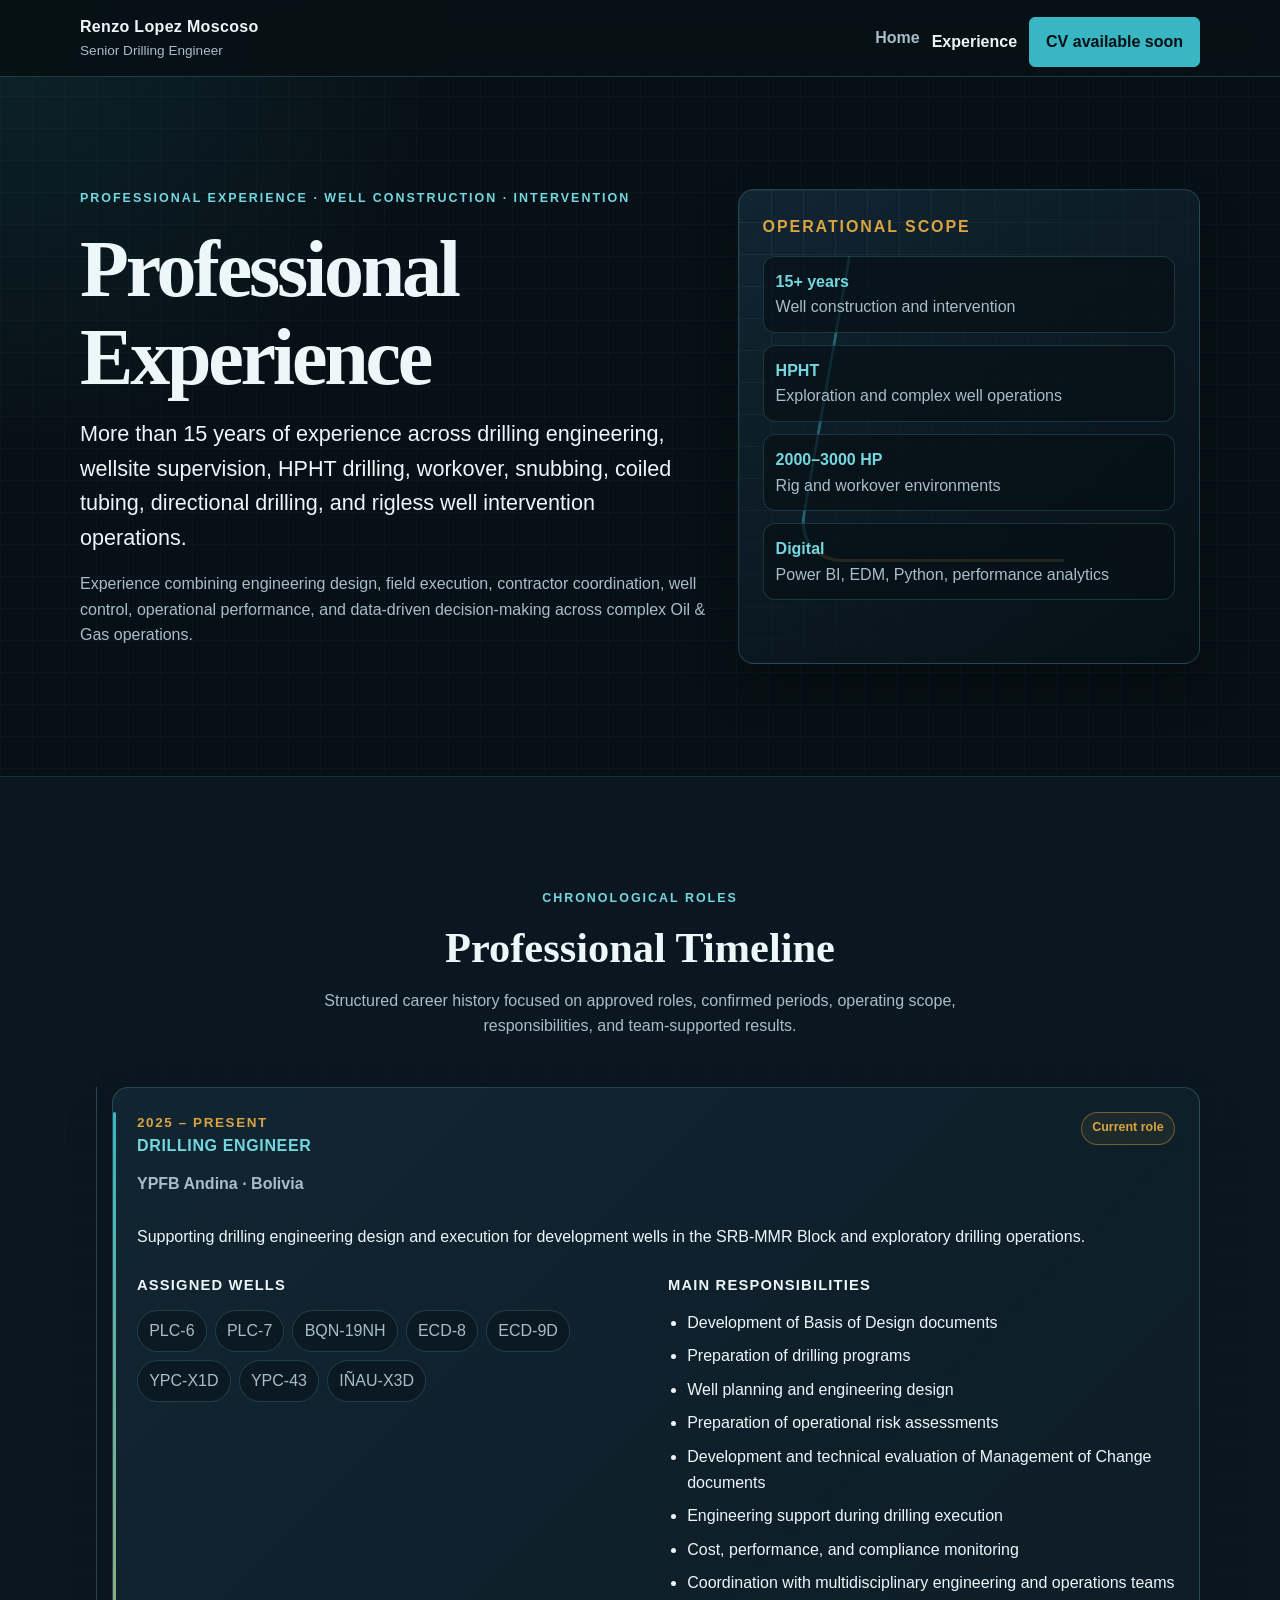
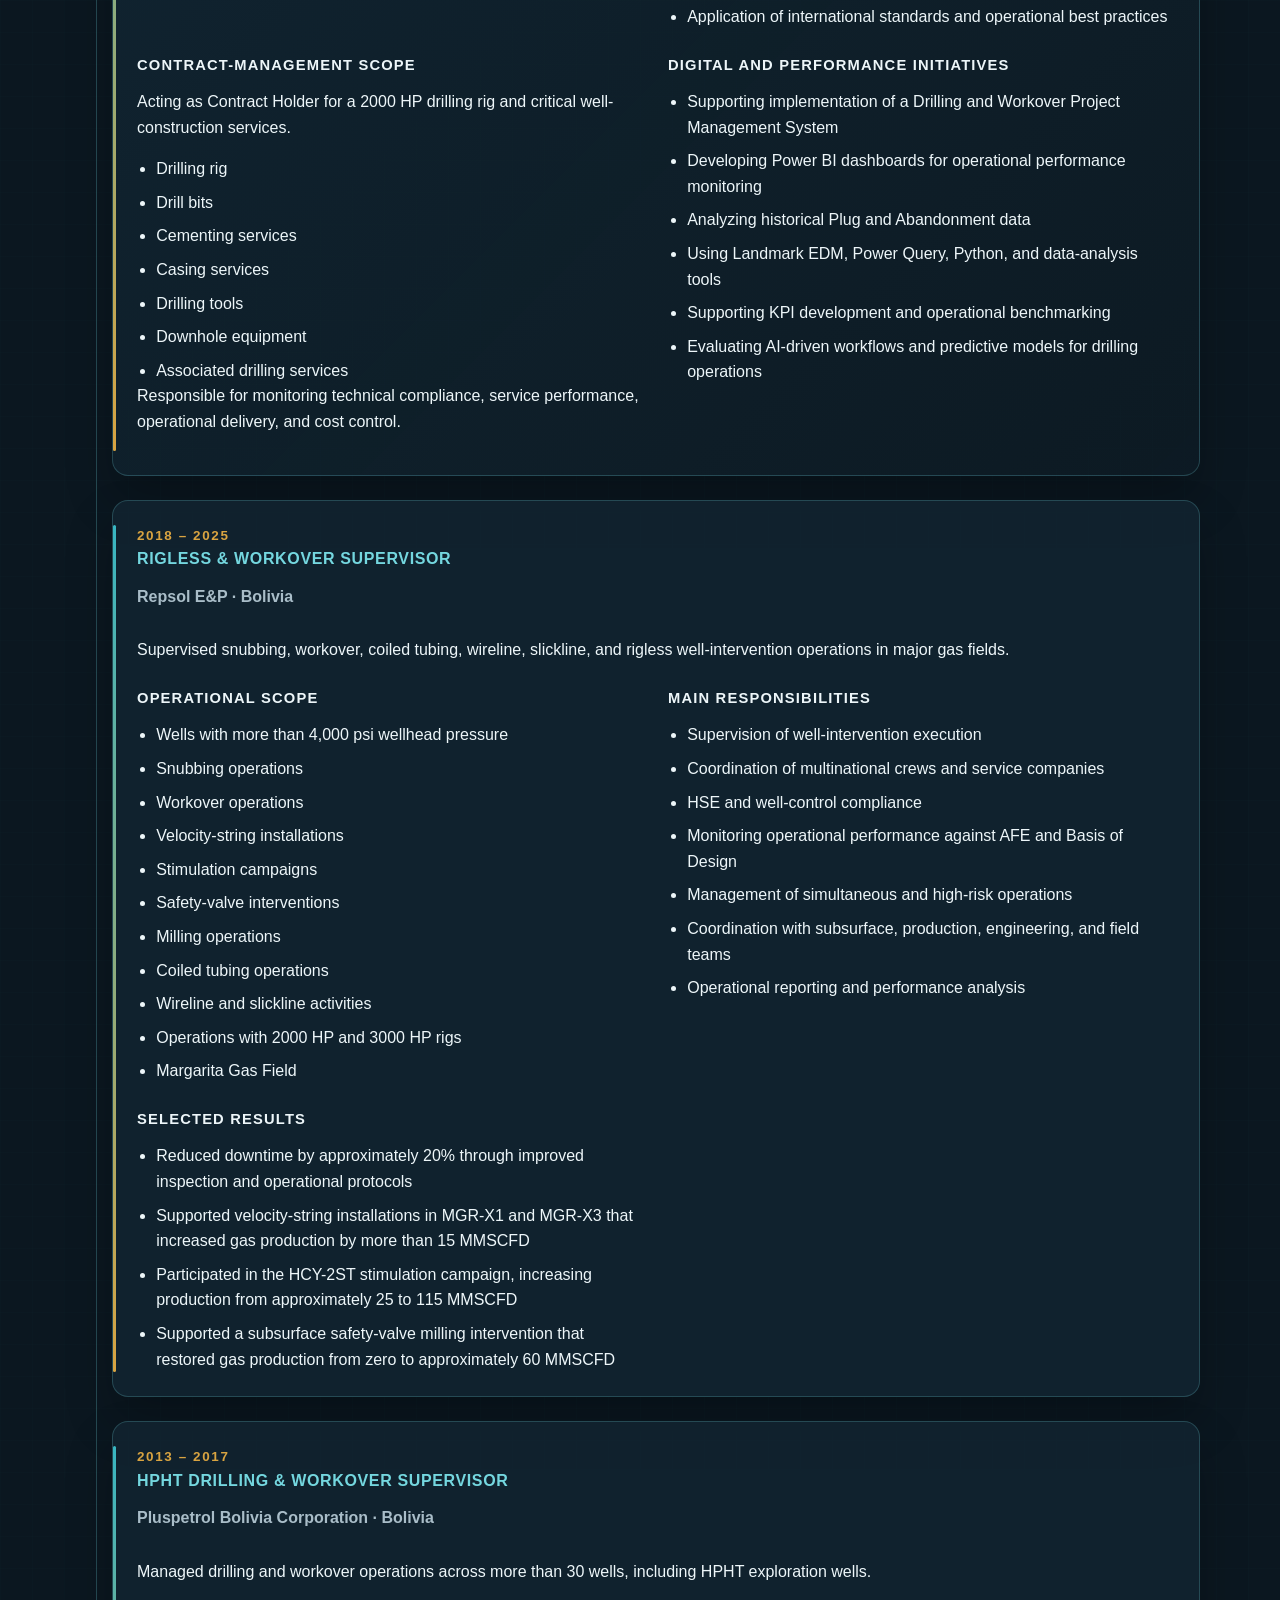
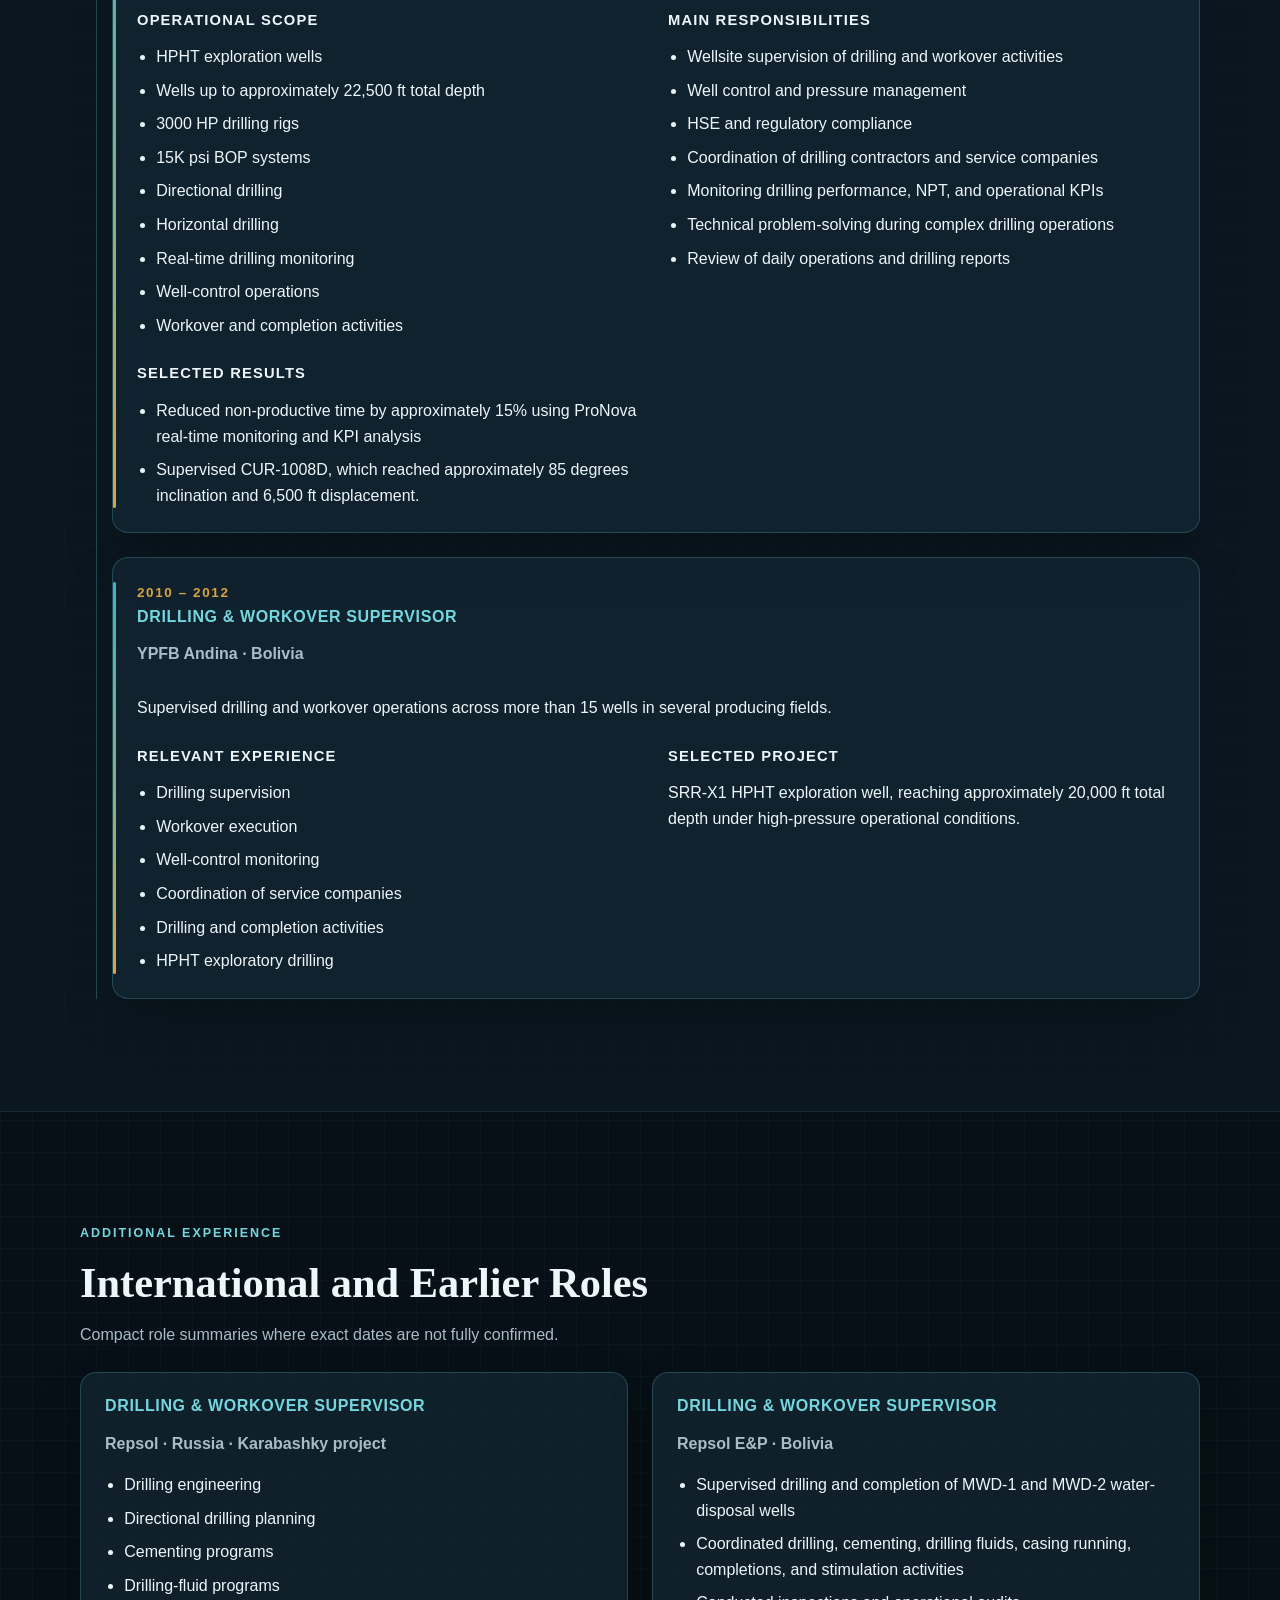
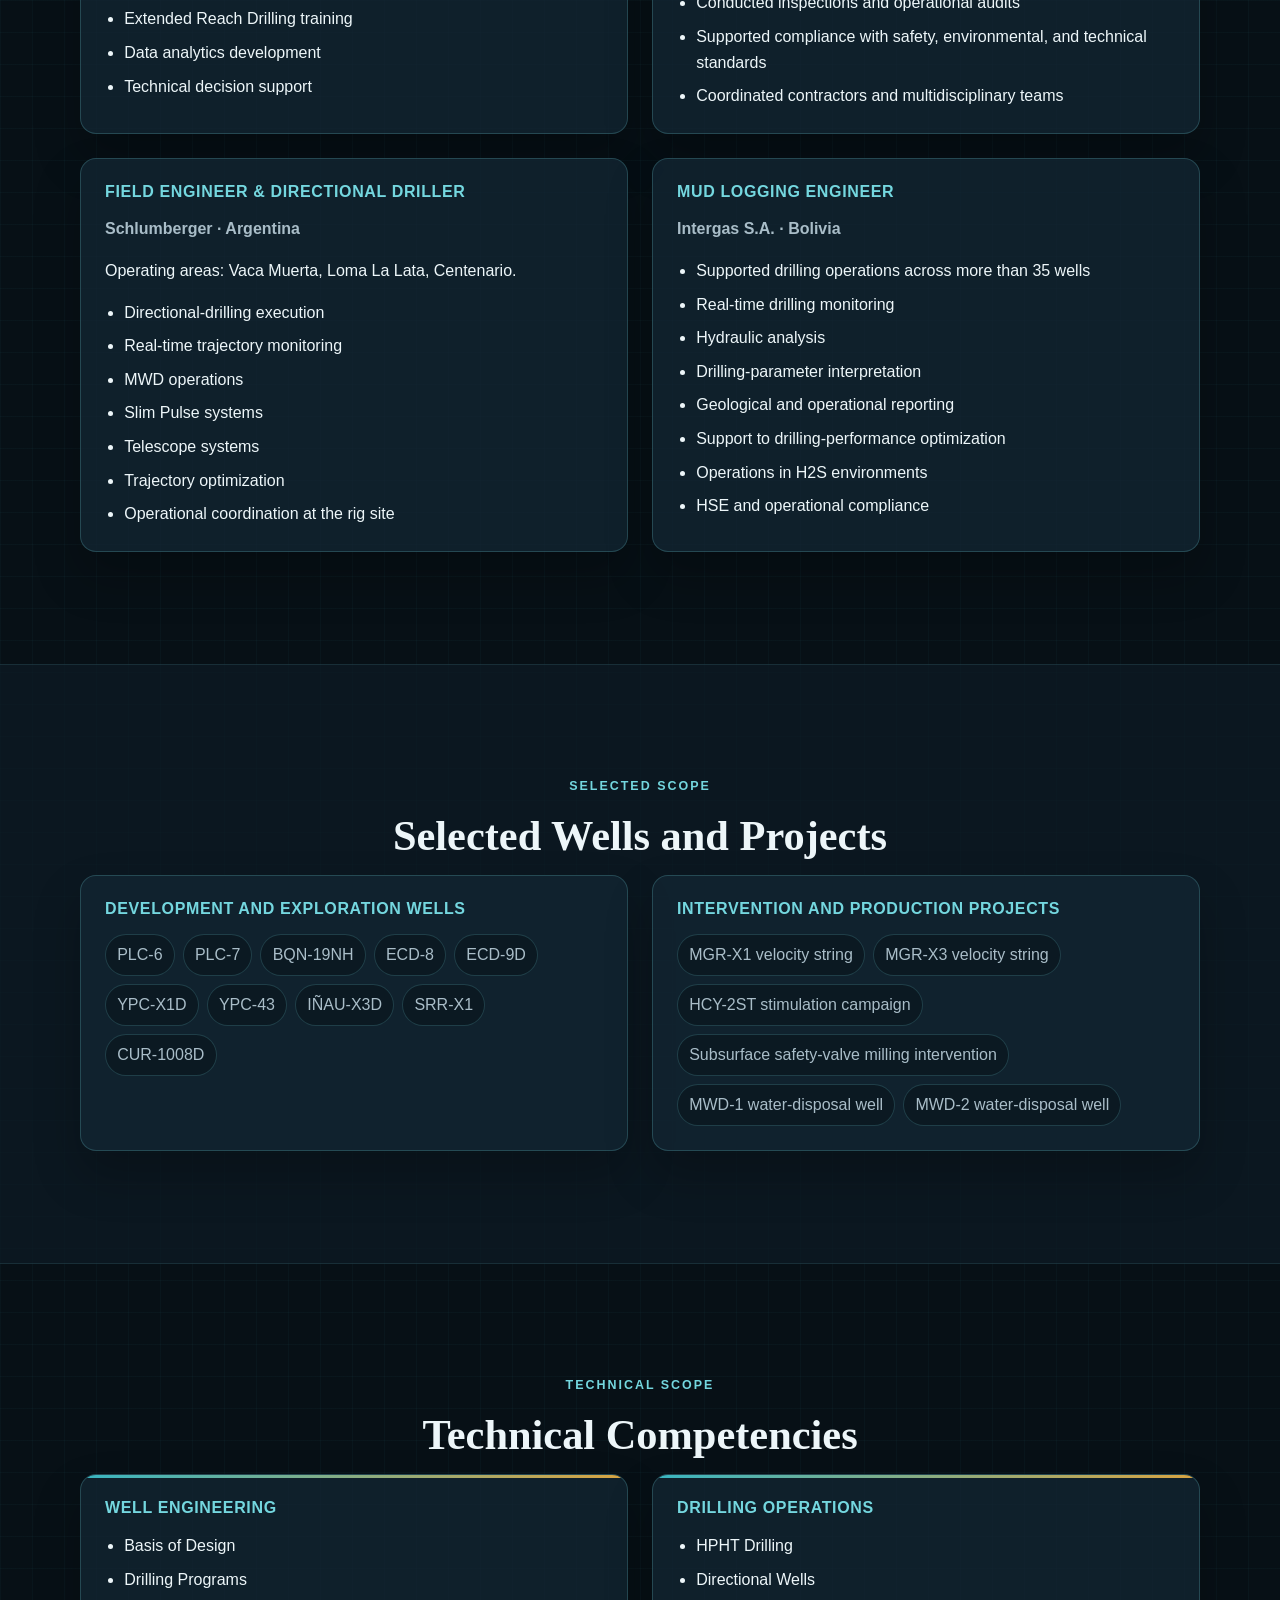
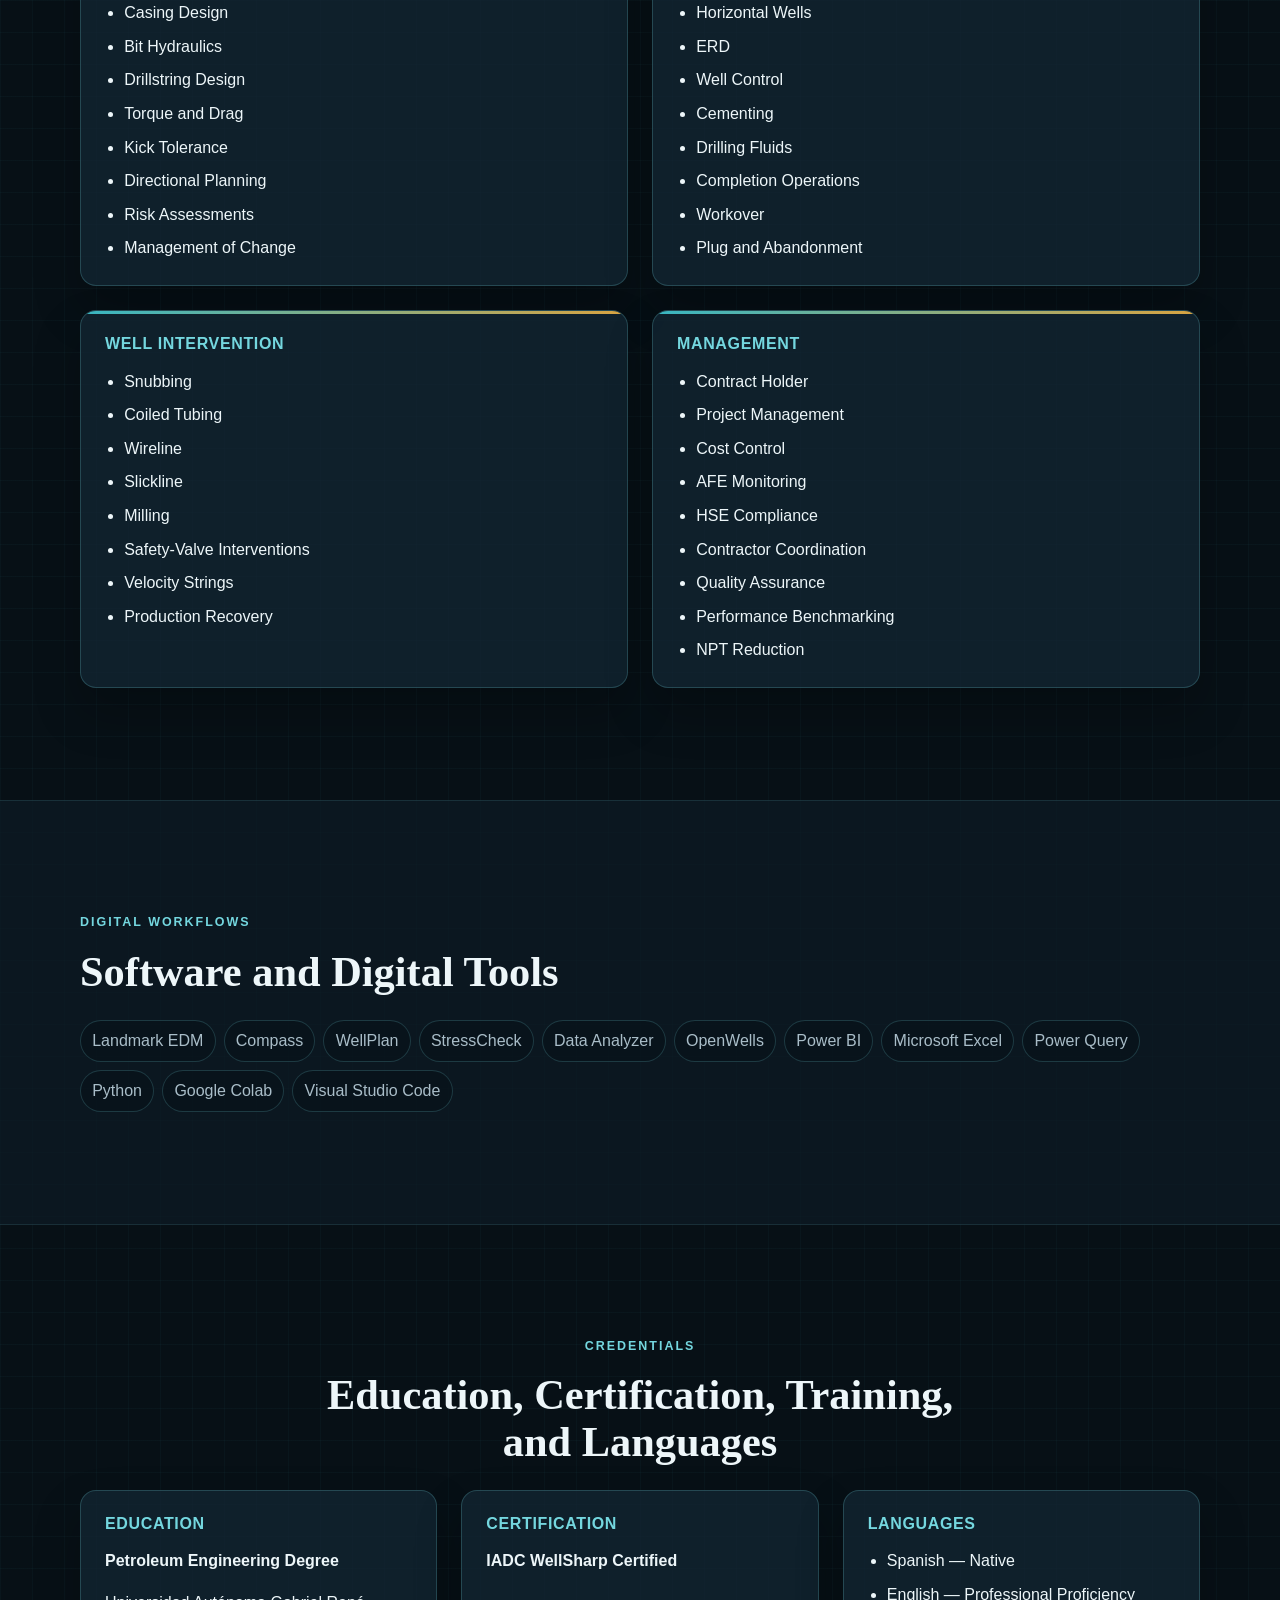
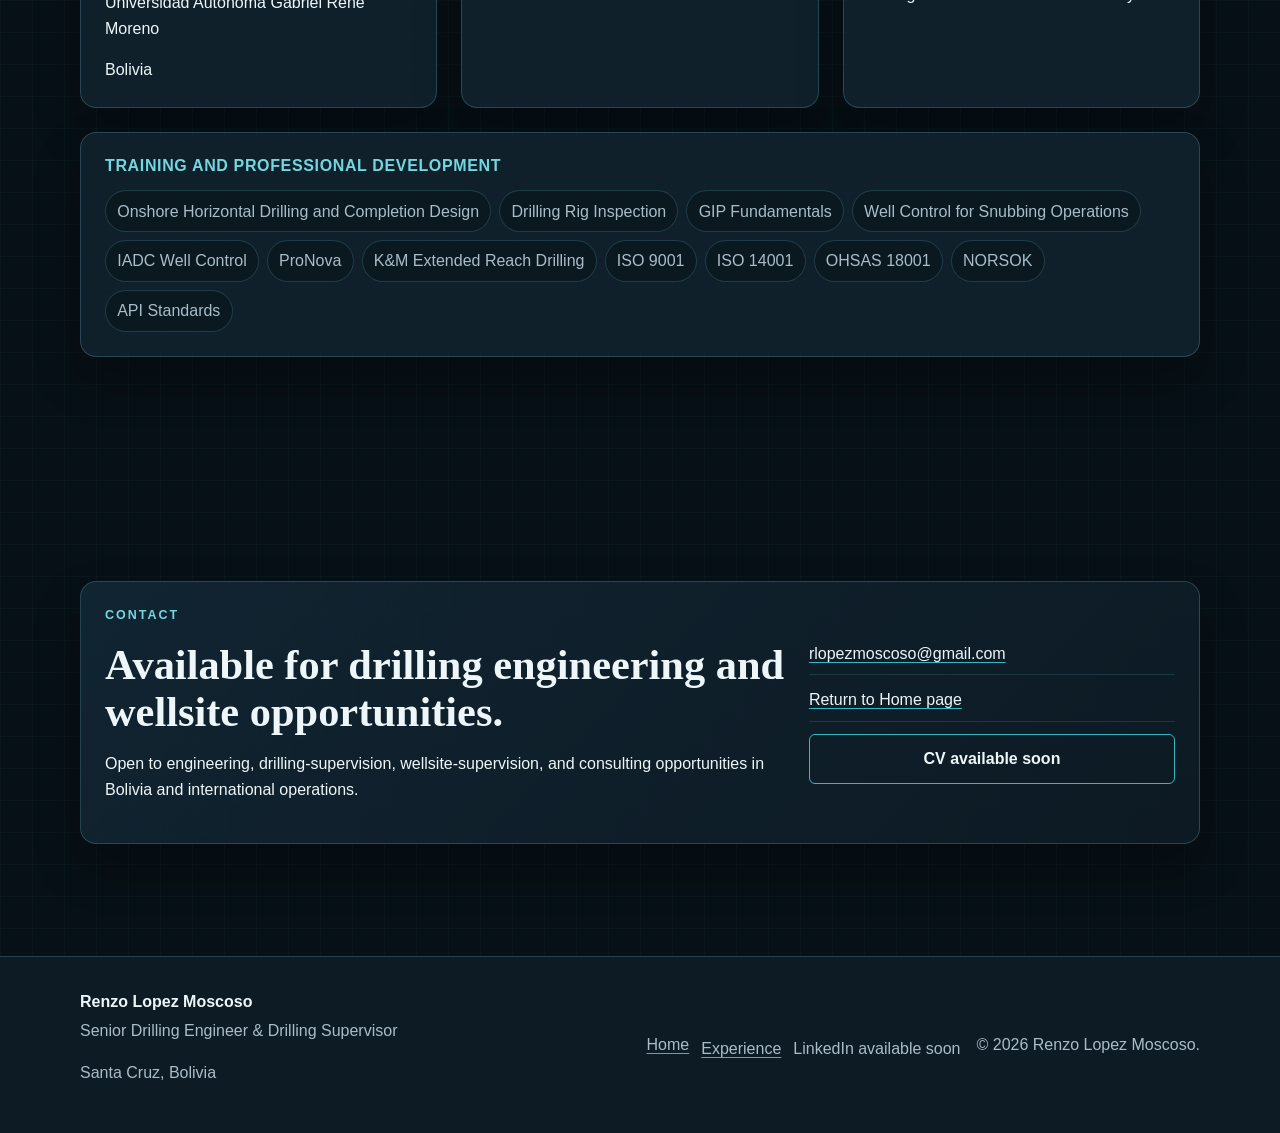
==== experience.html @ 208779bc "fix: refine experience page placeholders" ====
<!DOCTYPE html>
<html lang="en">
<head>
  <meta charset="UTF-8">
  <meta name="viewport" content="width=device-width, initial-scale=1.0">
  <meta name="description" content="Professional experience of Renzo Lopez Moscoso in drilling engineering, HPHT drilling, workover, snubbing, rigless operations, directional drilling, contract management, and drilling data analytics.">
  <title>Renzo Lopez Moscoso | Professional Experience</title>
  <link rel="stylesheet" href="css/styles.css">
</head>
<body>
  <a class="skip-link" href="#main-content">Skip to main content</a>

  <header class="site-header">
    <div class="container header-layout">
      <a class="site-brand" href="index.html" aria-label="Renzo Lopez Moscoso home">
        <span class="brand-name">Renzo Lopez Moscoso</span>
        <span class="brand-role">Senior Drilling Engineer</span>
      </a>

      <button class="nav-toggle" type="button" aria-expanded="false" aria-controls="primary-navigation">
        <span class="nav-toggle-line" aria-hidden="true"></span>
        <span class="nav-toggle-line" aria-hidden="true"></span>
        <span class="nav-toggle-line" aria-hidden="true"></span>
        <span class="visually-hidden">Toggle navigation menu</span>
      </button>

      <nav class="primary-nav" id="primary-navigation" aria-label="Primary navigation">
        <ul class="nav-list">
          <li><a class="nav-link" href="index.html">Home</a></li>
          <li><a class="nav-link active" href="experience.html" aria-current="page">Experience</a></li>
          <li><a class="button button-small" href="#cv-placeholder" aria-label="CV available soon">CV available soon</a></li>
        </ul>
      </nav>
    </div>
  </header>

  <main id="main-content">
    <section class="hero section experience-hero" aria-labelledby="experience-title">
      <div class="container hero-grid">
        <div class="hero-copy">
          <p class="eyebrow">Professional Experience · Well Construction · Intervention</p>
          <h1 id="experience-title">Professional Experience</h1>
          <p class="lead">More than 15 years of experience across drilling engineering, wellsite supervision, HPHT drilling, workover, snubbing, coiled tubing, directional drilling, and rigless well intervention operations.</p>
          <p class="hero-support">Experience combining engineering design, field execution, contractor coordination, well control, operational performance, and data-driven decision-making across complex Oil &amp; Gas operations.</p>
        </div>

        <aside class="experience-summary-panel" aria-label="Experience summary">
          <p class="panel-kicker">Operational scope</p>
          <dl class="summary-stats">
            <div>
              <dt>15+ years</dt>
              <dd>Well construction and intervention</dd>
            </div>
            <div>
              <dt>HPHT</dt>
              <dd>Exploration and complex well operations</dd>
            </div>
            <div>
              <dt>2000–3000 HP</dt>
              <dd>Rig and workover environments</dd>
            </div>
            <div>
              <dt>Digital</dt>
              <dd>Power BI, EDM, Python, performance analytics</dd>
            </div>
          </dl>
        </aside>
      </div>
    </section>

    <section class="section section-surface" aria-labelledby="timeline-title">
      <div class="container">
        <div class="section-heading centered-heading">
          <p class="eyebrow">Chronological roles</p>
          <h2 id="timeline-title">Professional Timeline</h2>
          <p class="section-intro">Structured career history focused on approved roles, confirmed periods, operating scope, responsibilities, and team-supported results.</p>
        </div>

        <div class="timeline">
          <article class="role-card current-role">
            <header class="role-header">
              <div>
                <p class="role-period">2025 – Present</p>
                <h3>Drilling Engineer</h3>
                <p class="role-company">YPFB Andina · Bolivia</p>
              </div>
              <span class="role-status">Current role</span>
            </header>

            <p>Supporting drilling engineering design and execution for development wells in the SRB-MMR Block and exploratory drilling operations.</p>

            <div class="role-columns">
              <div>
                <h4>Assigned wells</h4>
                <ul class="tag-list">
                  <li>PLC-6</li>
                  <li>PLC-7</li>
                  <li>BQN-19NH</li>
                  <li>ECD-8</li>
                  <li>ECD-9D</li>
                  <li>YPC-X1D</li>
                  <li>YPC-43</li>
                  <li>IÑAU-X3D</li>
                </ul>
              </div>

              <div>
                <h4>Main responsibilities</h4>
                <ul>
                  <li>Development of Basis of Design documents</li>
                  <li>Preparation of drilling programs</li>
                  <li>Well planning and engineering design</li>
                  <li>Preparation of operational risk assessments</li>
                  <li>Development and technical evaluation of Management of Change documents</li>
                  <li>Engineering support during drilling execution</li>
                  <li>Cost, performance, and compliance monitoring</li>
                  <li>Coordination with multidisciplinary engineering and operations teams</li>
                  <li>Application of international standards and operational best practices</li>
                </ul>
              </div>

              <div>
                <h4>Contract-management scope</h4>
                <p>Acting as Contract Holder for a 2000 HP drilling rig and critical well-construction services.</p>
                <ul>
                  <li>Drilling rig</li>
                  <li>Drill bits</li>
                  <li>Cementing services</li>
                  <li>Casing services</li>
                  <li>Drilling tools</li>
                  <li>Downhole equipment</li>
                  <li>Associated drilling services</li>
                </ul>
                <p>Responsible for monitoring technical compliance, service performance, operational delivery, and cost control.</p>
              </div>

              <div>
                <h4>Digital and performance initiatives</h4>
                <ul>
                  <li>Supporting implementation of a Drilling and Workover Project Management System</li>
                  <li>Developing Power BI dashboards for operational performance monitoring</li>
                  <li>Analyzing historical Plug and Abandonment data</li>
                  <li>Using Landmark EDM, Power Query, Python, and data-analysis tools</li>
                  <li>Supporting KPI development and operational benchmarking</li>
                  <li>Evaluating AI-driven workflows and predictive models for drilling operations</li>
                </ul>
              </div>
            </div>
          </article>

          <article class="role-card">
            <header class="role-header">
              <div>
                <p class="role-period">2018 – 2025</p>
                <h3>Rigless &amp; Workover Supervisor</h3>
                <p class="role-company">Repsol E&amp;P · Bolivia</p>
              </div>
            </header>

            <p>Supervised snubbing, workover, coiled tubing, wireline, slickline, and rigless well-intervention operations in major gas fields.</p>

            <div class="role-columns">
              <div>
                <h4>Operational scope</h4>
                <ul>
                  <li>Wells with more than 4,000 psi wellhead pressure</li>
                  <li>Snubbing operations</li>
                  <li>Workover operations</li>
                  <li>Velocity-string installations</li>
                  <li>Stimulation campaigns</li>
                  <li>Safety-valve interventions</li>
                  <li>Milling operations</li>
                  <li>Coiled tubing operations</li>
                  <li>Wireline and slickline activities</li>
                  <li>Operations with 2000 HP and 3000 HP rigs</li>
                  <li>Margarita Gas Field</li>
                </ul>
              </div>

              <div>
                <h4>Main responsibilities</h4>
                <ul>
                  <li>Supervision of well-intervention execution</li>
                  <li>Coordination of multinational crews and service companies</li>
                  <li>HSE and well-control compliance</li>
                  <li>Monitoring operational performance against AFE and Basis of Design</li>
                  <li>Management of simultaneous and high-risk operations</li>
                  <li>Coordination with subsurface, production, engineering, and field teams</li>
                  <li>Operational reporting and performance analysis</li>
                </ul>
              </div>

              <div>
                <h4>Selected results</h4>
                <ul>
                  <li>Reduced downtime by approximately 20% through improved inspection and operational protocols</li>
                  <li>Supported velocity-string installations in MGR-X1 and MGR-X3 that increased gas production by more than 15 MMSCFD</li>
                  <li>Participated in the HCY-2ST stimulation campaign, increasing production from approximately 25 to 115 MMSCFD</li>
                  <li>Supported a subsurface safety-valve milling intervention that restored gas production from zero to approximately 60 MMSCFD</li>
                </ul>
              </div>
            </div>
          </article>

          <article class="role-card">
            <header class="role-header">
              <div>
                <p class="role-period">2013 – 2017</p>
                <h3>HPHT Drilling &amp; Workover Supervisor</h3>
                <p class="role-company">Pluspetrol Bolivia Corporation · Bolivia</p>
              </div>
            </header>

            <p>Managed drilling and workover operations across more than 30 wells, including HPHT exploration wells.</p>

            <div class="role-columns">
              <div>
                <h4>Operational scope</h4>
                <ul>
                  <li>HPHT exploration wells</li>
                  <li>Wells up to approximately 22,500 ft total depth</li>
                  <li>3000 HP drilling rigs</li>
                  <li>15K psi BOP systems</li>
                  <li>Directional drilling</li>
                  <li>Horizontal drilling</li>
                  <li>Real-time drilling monitoring</li>
                  <li>Well-control operations</li>
                  <li>Workover and completion activities</li>
                </ul>
              </div>

              <div>
                <h4>Main responsibilities</h4>
                <ul>
                  <li>Wellsite supervision of drilling and workover activities</li>
                  <li>Well control and pressure management</li>
                  <li>HSE and regulatory compliance</li>
                  <li>Coordination of drilling contractors and service companies</li>
                  <li>Monitoring drilling performance, NPT, and operational KPIs</li>
                  <li>Technical problem-solving during complex drilling operations</li>
                  <li>Review of daily operations and drilling reports</li>
                </ul>
              </div>

              <div>
                <h4>Selected results</h4>
                <ul>
                  <li>Reduced non-productive time by approximately 15% using ProNova real-time monitoring and KPI analysis</li>
                  <li>Supervised CUR-1008D, which reached approximately 85 degrees inclination and 6,500 ft displacement.</li>
                </ul>
              </div>
            </div>
          </article>

          <article class="role-card">
            <header class="role-header">
              <div>
                <p class="role-period">2010 – 2012</p>
                <h3>Drilling &amp; Workover Supervisor</h3>
                <p class="role-company">YPFB Andina · Bolivia</p>
              </div>
            </header>

            <p>Supervised drilling and workover operations across more than 15 wells in several producing fields.</p>

            <div class="role-columns">
              <div>
                <h4>Relevant experience</h4>
                <ul>
                  <li>Drilling supervision</li>
                  <li>Workover execution</li>
                  <li>Well-control monitoring</li>
                  <li>Coordination of service companies</li>
                  <li>Drilling and completion activities</li>
                  <li>HPHT exploratory drilling</li>
                </ul>
              </div>

              <div>
                <h4>Selected project</h4>
                <p>SRR-X1 HPHT exploration well, reaching approximately 20,000 ft total depth under high-pressure operational conditions.</p>
              </div>
            </div>
          </article>
        </div>
      </div>
    </section>

    <section class="section" aria-labelledby="additional-title">
      <div class="container">
        <div class="section-heading">
          <p class="eyebrow">Additional experience</p>
          <h2 id="additional-title">International and Earlier Roles</h2>
          <p class="section-intro">Compact role summaries where exact dates are not fully confirmed.</p>
        </div>

        <div class="compact-role-grid">
          <article class="compact-role">
            <h3>Drilling &amp; Workover Supervisor</h3>
            <p class="role-company">Repsol · Russia · Karabashky project</p>
            <ul>
              <li>Drilling engineering</li>
              <li>Directional drilling planning</li>
              <li>Cementing programs</li>
              <li>Drilling-fluid programs</li>
              <li>Extended Reach Drilling training</li>
              <li>Data analytics development</li>
              <li>Technical decision support</li>
            </ul>
          </article>

          <article class="compact-role">
            <h3>Drilling &amp; Workover Supervisor</h3>
            <p class="role-company">Repsol E&amp;P · Bolivia</p>
            <ul>
              <li>Supervised drilling and completion of MWD-1 and MWD-2 water-disposal wells</li>
              <li>Coordinated drilling, cementing, drilling fluids, casing running, completions, and stimulation activities</li>
              <li>Conducted inspections and operational audits</li>
              <li>Supported compliance with safety, environmental, and technical standards</li>
              <li>Coordinated contractors and multidisciplinary teams</li>
            </ul>
          </article>

          <article class="compact-role">
            <h3>Field Engineer &amp; Directional Driller</h3>
            <p class="role-company">Schlumberger · Argentina</p>
            <p>Operating areas: Vaca Muerta, Loma La Lata, Centenario.</p>
            <ul>
              <li>Directional-drilling execution</li>
              <li>Real-time trajectory monitoring</li>
              <li>MWD operations</li>
              <li>Slim Pulse systems</li>
              <li>Telescope systems</li>
              <li>Trajectory optimization</li>
              <li>Operational coordination at the rig site</li>
            </ul>
          </article>

          <article class="compact-role">
            <h3>Mud Logging Engineer</h3>
            <p class="role-company">Intergas S.A. · Bolivia</p>
            <ul>
              <li>Supported drilling operations across more than 35 wells</li>
              <li>Real-time drilling monitoring</li>
              <li>Hydraulic analysis</li>
              <li>Drilling-parameter interpretation</li>
              <li>Geological and operational reporting</li>
              <li>Support to drilling-performance optimization</li>
              <li>Operations in H2S environments</li>
              <li>HSE and operational compliance</li>
            </ul>
          </article>
        </div>
      </div>
    </section>

    <section class="section section-surface" aria-labelledby="projects-title">
      <div class="container">
        <div class="section-heading centered-heading">
          <p class="eyebrow">Selected scope</p>
          <h2 id="projects-title">Selected Wells and Projects</h2>
        </div>

        <div class="two-column-grid">
          <article class="tool-panel">
            <h3>Development and exploration wells</h3>
            <ul class="tag-list">
              <li>PLC-6</li>
              <li>PLC-7</li>
              <li>BQN-19NH</li>
              <li>ECD-8</li>
              <li>ECD-9D</li>
              <li>YPC-X1D</li>
              <li>YPC-43</li>
              <li>IÑAU-X3D</li>
              <li>SRR-X1</li>
              <li>CUR-1008D</li>
            </ul>
          </article>

          <article class="tool-panel">
            <h3>Intervention and production projects</h3>
            <ul class="tag-list">
              <li>MGR-X1 velocity string</li>
              <li>MGR-X3 velocity string</li>
              <li>HCY-2ST stimulation campaign</li>
              <li>Subsurface safety-valve milling intervention</li>
              <li>MWD-1 water-disposal well</li>
              <li>MWD-2 water-disposal well</li>
            </ul>
          </article>
        </div>
      </div>
    </section>

    <section class="section" aria-labelledby="competencies-title">
      <div class="container">
        <div class="section-heading centered-heading">
          <p class="eyebrow">Technical scope</p>
          <h2 id="competencies-title">Technical Competencies</h2>
        </div>

        <div class="card-grid expertise-grid">
          <article class="expertise-card">
            <h3>Well Engineering</h3>
            <ul>
              <li>Basis of Design</li>
              <li>Drilling Programs</li>
              <li>Casing Design</li>
              <li>Bit Hydraulics</li>
              <li>Drillstring Design</li>
              <li>Torque and Drag</li>
              <li>Kick Tolerance</li>
              <li>Directional Planning</li>
              <li>Risk Assessments</li>
              <li>Management of Change</li>
            </ul>
          </article>

          <article class="expertise-card">
            <h3>Drilling Operations</h3>
            <ul>
              <li>HPHT Drilling</li>
              <li>Directional Wells</li>
              <li>Horizontal Wells</li>
              <li>ERD</li>
              <li>Well Control</li>
              <li>Cementing</li>
              <li>Drilling Fluids</li>
              <li>Completion Operations</li>
              <li>Workover</li>
              <li>Plug and Abandonment</li>
            </ul>
          </article>

          <article class="expertise-card">
            <h3>Well Intervention</h3>
            <ul>
              <li>Snubbing</li>
              <li>Coiled Tubing</li>
              <li>Wireline</li>
              <li>Slickline</li>
              <li>Milling</li>
              <li>Safety-Valve Interventions</li>
              <li>Velocity Strings</li>
              <li>Production Recovery</li>
            </ul>
          </article>

          <article class="expertise-card">
            <h3>Management</h3>
            <ul>
              <li>Contract Holder</li>
              <li>Project Management</li>
              <li>Cost Control</li>
              <li>AFE Monitoring</li>
              <li>HSE Compliance</li>
              <li>Contractor Coordination</li>
              <li>Quality Assurance</li>
              <li>Performance Benchmarking</li>
              <li>NPT Reduction</li>
            </ul>
          </article>
        </div>
      </div>
    </section>

    <section class="section section-surface" aria-labelledby="tools-title">
      <div class="container">
        <div class="section-heading">
          <p class="eyebrow">Digital workflows</p>
          <h2 id="tools-title">Software and Digital Tools</h2>
        </div>

        <ul class="tag-list large-tag-list">
          <li>Landmark EDM</li>
          <li>Compass</li>
          <li>WellPlan</li>
          <li>StressCheck</li>
          <li>Data Analyzer</li>
          <li>OpenWells</li>
          <li>Power BI</li>
          <li>Microsoft Excel</li>
          <li>Power Query</li>
          <li>Python</li>
          <li>Google Colab</li>
          <li>Visual Studio Code</li>
        </ul>
      </div>
    </section>

    <section class="section" aria-labelledby="credentials-title">
      <div class="container">
        <div class="section-heading centered-heading">
          <p class="eyebrow">Credentials</p>
          <h2 id="credentials-title">Education, Certification, Training, and Languages</h2>
        </div>

        <div class="credential-grid">
          <article class="credential-card">
            <h3>Education</h3>
            <p><strong>Petroleum Engineering Degree</strong></p>
            <p>Universidad Autónoma Gabriel René Moreno</p>
            <p>Bolivia</p>
          </article>

          <article class="credential-card">
            <h3>Certification</h3>
            <p><strong>IADC WellSharp Certified</strong></p>
          </article>

          <article class="credential-card">
            <h3>Languages</h3>
            <ul>
              <li>Spanish — Native</li>
              <li>English — Professional Proficiency</li>
            </ul>
          </article>

          <article class="credential-card credential-card-wide">
            <h3>Training and Professional Development</h3>
            <ul class="tag-list">
              <li>Onshore Horizontal Drilling and Completion Design</li>
              <li>Drilling Rig Inspection</li>
              <li>GIP Fundamentals</li>
              <li>Well Control for Snubbing Operations</li>
              <li>IADC Well Control</li>
              <li>ProNova</li>
              <li>K&amp;M Extended Reach Drilling</li>
              <li>ISO 9001</li>
              <li>ISO 14001</li>
              <li>OHSAS 18001</li>
              <li>NORSOK</li>
              <li>API Standards</li>
            </ul>
          </article>
        </div>
      </div>
    </section>

    <section class="section contact-section" aria-labelledby="contact-title">
      <div class="container contact-card">
        <div>
          <p class="eyebrow">Contact</p>
          <h2 id="contact-title">Available for drilling engineering and wellsite opportunities.</h2>
          <p>Open to engineering, drilling-supervision, wellsite-supervision, and consulting opportunities in Bolivia and international operations.</p>
        </div>

        <address class="contact-list">
          <a href="mailto:rlopezmoscoso@gmail.com">rlopezmoscoso@gmail.com</a>
          <a href="index.html">Return to Home page</a>
          <a class="button button-secondary" id="cv-placeholder" href="#cv-placeholder">CV available soon</a>
        </address>
      </div>
    </section>
  </main>

  <footer class="site-footer">
    <div class="container footer-layout">
      <div>
        <p class="footer-name">Renzo Lopez Moscoso</p>
        <p>Senior Drilling Engineer &amp; Drilling Supervisor</p>
        <p>Santa Cruz, Bolivia</p>
      </div>
      <nav aria-label="Footer navigation">
        <ul class="footer-links">
          <li><a href="index.html">Home</a></li>
          <li><a href="experience.html">Experience</a></li>
          <li><span>LinkedIn available soon</span></li>
        </ul>
      </nav>
      <p class="copyright">&copy; <span data-current-year>2026</span> Renzo Lopez Moscoso.</p>
    </div>
  </footer>

  <script src="js/main.js" defer></script>
</body>
</html>
---- css/styles.css ----
:root {
  --color-bg: #071016;
  --color-bg-elevated: #0d1b24;
  --color-surface: #122633;
  --color-surface-muted: #172f3d;
  --color-text: #edf6f9;
  --color-text-muted: #a9bdc8;
  --color-accent: #38b6c2;
  --color-accent-strong: #74d7df;
  --color-industrial: #d9a441;
  --color-border: rgba(116, 215, 223, 0.22);
  --font-body: Arial, Helvetica, sans-serif;
  --font-heading: Georgia, "Times New Roman", serif;
  --space-1: 0.25rem;
  --space-2: 0.5rem;
  --space-3: 0.75rem;
  --space-4: 1rem;
  --space-5: 1.5rem;
  --space-6: 2rem;
  --space-7: 3rem;
  --space-8: 4.5rem;
  --radius-sm: 0.375rem;
  --radius-md: 0.75rem;
  --radius-lg: 1rem;
  --container: 70rem;
  --container-narrow: 48rem;
  --shadow-card: 0 1.5rem 3rem rgba(0, 0, 0, 0.24);
}

* { box-sizing: border-box; }

html { color-scheme: dark; scroll-behavior: smooth; }

body {
  min-width: 320px;
  margin: 0;
  color: var(--color-text);
  font-family: var(--font-body);
  line-height: 1.6;
  background:
    radial-gradient(circle at top left, rgba(56, 182, 194, 0.12), transparent 28rem),
    linear-gradient(rgba(56, 182, 194, 0.04) 1px, transparent 1px),
    linear-gradient(90deg, rgba(56, 182, 194, 0.04) 1px, transparent 1px),
    var(--color-bg);
  background-size: auto, 2rem 2rem, 2rem 2rem, auto;
}

a { color: inherit; text-decoration-color: var(--color-accent); text-underline-offset: 0.2em; }
a:hover { color: var(--color-accent-strong); }
:focus-visible { outline: 3px solid var(--color-accent-strong); outline-offset: 4px; }

h1, h2, h3 { margin: 0 0 var(--space-4); line-height: 1.1; }
h1, h2 { font-family: var(--font-heading); }
h1 { font-size: clamp(2.25rem, 10vw, 5rem); letter-spacing: -0.04em; }
h2 { font-size: clamp(1.6rem, 6vw, 2.65rem); }
h3 { color: var(--color-accent-strong); font-size: 1rem; letter-spacing: 0.04em; text-transform: uppercase; }
p { margin: 0 0 var(--space-4); }
ul { margin-block: 0; padding-left: 1.2rem; }
li + li { margin-top: var(--space-2); }

.container { width: min(100% - 2rem, var(--container)); margin-inline: auto; }
.narrow-container { max-width: var(--container-narrow); }
.skip-link { position: absolute; left: var(--space-4); top: var(--space-4); z-index: 20; transform: translateY(-150%); padding: var(--space-2) var(--space-3); border-radius: var(--radius-sm); color: var(--color-bg); background: var(--color-accent-strong); }
.skip-link:focus { transform: translateY(0); }
.visually-hidden { position: absolute; width: 1px; height: 1px; padding: 0; overflow: hidden; clip: rect(0, 0, 0, 0); white-space: nowrap; border: 0; }

.site-header { position: sticky; top: 0; z-index: 10; border-bottom: 1px solid var(--color-border); background: rgba(7, 16, 22, 0.94); backdrop-filter: blur(12px); }
.header-layout { display: flex; align-items: center; justify-content: space-between; min-height: 4.75rem; gap: var(--space-4); }
.site-brand { display: grid; text-decoration: none; }
.brand-name { font-weight: 700; letter-spacing: 0.02em; }
.brand-role { color: var(--color-text-muted); font-size: 0.85rem; }
.nav-toggle { display: inline-grid; gap: 0.28rem; padding: var(--space-2); border: 1px solid var(--color-border); border-radius: var(--radius-sm); color: var(--color-text); background: var(--color-surface); cursor: pointer; }
.nav-toggle-line { display: block; width: 1.35rem; height: 2px; background: currentColor; }
.primary-nav { position: absolute; inset: 100% 1rem auto; display: none; padding: var(--space-4); border: 1px solid var(--color-border); border-radius: 0 0 var(--radius-md) var(--radius-md); background: var(--color-bg-elevated); box-shadow: var(--shadow-card); }
.primary-nav.is-open { display: block; }
.nav-list, .footer-links { display: flex; flex-direction: column; gap: var(--space-3); padding: 0; margin: 0; list-style: none; }
.nav-link, .button { display: inline-flex; align-items: center; justify-content: center; min-height: 2.75rem; border-radius: var(--radius-sm); font-weight: 700; text-decoration: none; }
.nav-link { color: var(--color-text-muted); }
.nav-link.active, .nav-link:hover { color: var(--color-text); }
.button { padding: 0.7rem 1rem; border: 1px solid var(--color-accent); color: var(--color-bg); background: var(--color-accent); }
.button:hover { color: var(--color-bg); background: var(--color-accent-strong); }
.button-secondary { color: var(--color-text); background: transparent; }
.button-secondary:hover { color: var(--color-bg); }
.button-small { min-height: 2.5rem; }

.section { padding-block: var(--space-8); }
.section-surface { border-block: 1px solid rgba(116, 215, 223, 0.12); background: rgba(13, 27, 36, 0.72); }
.section-heading { max-width: 42rem; }
.centered-heading { margin-inline: auto; text-align: center; }
.section-intro, .hero-support { color: var(--color-text-muted); }
.eyebrow { color: var(--color-accent-strong); font-size: 0.78rem; font-weight: 700; letter-spacing: 0.16em; text-transform: uppercase; }
.lead { max-width: 46rem; color: var(--color-text); font-size: clamp(1.08rem, 4vw, 1.35rem); }

.hero { overflow: hidden; }
.hero-grid { display: grid; gap: var(--space-6); align-items: center; }
.hero-facts { display: grid; gap: var(--space-3); margin: var(--space-5) 0 0; }
.hero-facts div { padding-left: var(--space-3); border-left: 3px solid var(--color-industrial); }
.hero-facts dt { color: var(--color-text-muted); font-size: 0.78rem; font-weight: 700; letter-spacing: 0.12em; text-transform: uppercase; }
.hero-facts dd { margin: 0; font-weight: 700; }
.action-row { display: flex; flex-wrap: wrap; gap: var(--space-3); margin-top: var(--space-5); }
.hero-visual { position: relative; min-height: 22rem; border: 1px solid var(--color-border); border-radius: var(--radius-lg); overflow: hidden; background: linear-gradient(135deg, rgba(18, 38, 51, 0.95), rgba(7, 16, 22, 0.78)); box-shadow: var(--shadow-card); }
.hero-visual::before { content: ""; position: absolute; inset: 0; background: linear-gradient(rgba(116, 215, 223, 0.08) 1px, transparent 1px), linear-gradient(90deg, rgba(116, 215, 223, 0.08) 1px, transparent 1px); background-size: 2.5rem 2.5rem; }
.well-path { position: absolute; left: 16%; top: 13%; width: 60%; height: 72%; border-left: 3px solid var(--color-accent-strong); border-bottom: 3px solid var(--color-accent-strong); border-radius: 0 0 0 4rem; transform: skewX(-12deg); }
.well-path::after { content: ""; position: absolute; right: -3.25rem; bottom: -0.2rem; width: 4rem; border-top: 3px solid var(--color-industrial); transform: rotate(-18deg); }
.depth-marker { position: absolute; padding: var(--space-2) var(--space-3); border: 1px solid var(--color-border); border-radius: 999px; color: var(--color-text); background: rgba(7, 16, 22, 0.8); font-size: 0.82rem; font-weight: 700; }
.marker-one { top: 16%; right: 12%; } .marker-two { left: 10%; bottom: 16%; } .marker-three { right: 10%; bottom: 28%; }

.content-grid, .two-column-grid, .card-grid, .metric-grid { display: grid; gap: var(--space-5); }
.prose-card, .expertise-card, .metric-card, .tool-panel, .framework-card, .contact-card { border: 1px solid var(--color-border); border-radius: var(--radius-lg); background: rgba(18, 38, 51, 0.78); box-shadow: var(--shadow-card); }
.prose-card, .expertise-card, .tool-panel, .framework-card, .contact-card { padding: var(--space-5); }
.prose-card p:last-child, .framework-card p:last-child { margin-bottom: 0; }
.expertise-card { position: relative; overflow: hidden; }
.expertise-card::before { content: ""; position: absolute; inset: 0 0 auto; height: 3px; background: linear-gradient(90deg, var(--color-accent), var(--color-industrial)); }
.metric-grid { grid-template-columns: repeat(auto-fit, minmax(10.5rem, 1fr)); }
.metric-card { display: grid; gap: var(--space-2); min-height: 10rem; padding: var(--space-4); }
.metric-card strong { color: var(--color-industrial); font-size: clamp(1.6rem, 8vw, 2.25rem); line-height: 1; }
.metric-card span { color: var(--color-text-muted); }
.achievement-list { display: grid; gap: var(--space-3); padding: 0; list-style: none; }
.achievement-list li { margin: 0; padding: var(--space-4); border-left: 3px solid var(--color-industrial); border-radius: var(--radius-md); background: rgba(18, 38, 51, 0.72); }
.tag-list { display: flex; flex-wrap: wrap; gap: var(--space-2); padding: 0; list-style: none; }
.tag-list li { margin: 0; padding: 0.45rem 0.7rem; border: 1px solid rgba(116, 215, 223, 0.2); border-radius: 999px; color: var(--color-text-muted); background: rgba(7, 16, 22, 0.5); }
.contact-section { padding-block-start: var(--space-6); }
.contact-card { display: grid; gap: var(--space-5); background: linear-gradient(135deg, rgba(18, 38, 51, 0.95), rgba(13, 27, 36, 0.95)); }
.contact-list { display: grid; gap: var(--space-3); font-style: normal; }
.contact-list span, .contact-list a:not(.button) { padding-bottom: var(--space-2); border-bottom: 1px solid rgba(116, 215, 223, 0.14); }

.placeholder-note, .foundation-card { border: 1px solid var(--color-border); border-radius: var(--radius-lg); background: rgba(18, 38, 51, 0.78); }
.placeholder-note { max-width: 42rem; padding: var(--space-4); color: var(--color-text-muted); }
.foundation-card { padding: var(--space-5); box-shadow: var(--shadow-card); }
.page-intro { min-height: 52vh; }
.compact-section { padding-block-start: 0; }

.site-footer { border-top: 1px solid var(--color-border); color: var(--color-text-muted); background: var(--color-bg-elevated); }
.footer-layout { display: grid; gap: var(--space-4); padding-block: var(--space-6); }
.footer-name { margin-bottom: var(--space-1); color: var(--color-text); font-weight: 700; }
.copyright { margin: 0; }

@media (min-width: 40rem) {
  .hero-facts { grid-template-columns: repeat(2, minmax(0, 1fr)); }
  .expertise-grid { grid-template-columns: repeat(2, minmax(0, 1fr)); }
}

@media (min-width: 48rem) {
  .nav-toggle { display: none; }
  .primary-nav { position: static; display: block; padding: 0; border: 0; border-radius: 0; background: transparent; box-shadow: none; }
  .nav-list, .footer-links { flex-direction: row; align-items: center; }
  .hero-grid { grid-template-columns: minmax(0, 1.15fr) minmax(18rem, 0.85fr); }
  .content-grid { grid-template-columns: minmax(12rem, 0.75fr) minmax(0, 1.25fr); }
  .two-column-grid { grid-template-columns: repeat(2, minmax(0, 1fr)); }
  .contact-card { grid-template-columns: minmax(0, 1.3fr) minmax(16rem, 0.7fr); align-items: center; }
  .footer-layout { grid-template-columns: 1fr auto; align-items: center; }
  .copyright { grid-column: 1 / -1; }
}

@media (min-width: 64rem) {
  .section { padding-block: 7rem; }
  .footer-layout { grid-template-columns: 1fr auto auto; }
  .copyright { grid-column: auto; }
}

@media (prefers-reduced-motion: reduce) {
  *, *::before, *::after { scroll-behavior: auto; transition-duration: 0.01ms; animation-duration: 0.01ms; animation-iteration-count: 1; }
}

/* Experience page */
.experience-hero .hero-grid { align-items: stretch; }
.experience-summary-panel {
  position: relative;
  overflow: hidden;
  padding: var(--space-5);
  border: 1px solid var(--color-border);
  border-radius: var(--radius-lg);
  background: linear-gradient(145deg, rgba(18, 38, 51, 0.95), rgba(7, 16, 22, 0.86));
  box-shadow: var(--shadow-card);
}
.experience-summary-panel::before { content: ""; position: absolute; inset: 0; background: linear-gradient(rgba(116, 215, 223, 0.08) 1px, transparent 1px), linear-gradient(90deg, rgba(116, 215, 223, 0.08) 1px, transparent 1px); background-size: 2rem 2rem; mask-image: linear-gradient(135deg, black, transparent 82%); }
.experience-summary-panel::after { content: ""; position: absolute; left: 18%; top: 14%; width: 58%; height: 64%; border-left: 3px solid var(--color-accent); border-bottom: 3px solid var(--color-industrial); border-radius: 0 0 0 3rem; transform: skewX(-10deg); opacity: 0.45; }
.panel-kicker, .summary-stats { position: relative; z-index: 1; }
.panel-kicker { color: var(--color-industrial); font-weight: 700; letter-spacing: 0.12em; text-transform: uppercase; }
.summary-stats { display: grid; gap: var(--space-3); margin: 0; }
.summary-stats div { padding: var(--space-3); border: 1px solid rgba(116, 215, 223, 0.18); border-radius: var(--radius-md); background: rgba(7, 16, 22, 0.68); }
.summary-stats dt { color: var(--color-accent-strong); font-weight: 700; }
.summary-stats dd { margin: 0; color: var(--color-text-muted); }
.timeline { display: grid; gap: var(--space-5); margin-top: var(--space-7); }
.role-card, .compact-role, .credential-card { border: 1px solid var(--color-border); border-radius: var(--radius-lg); background: rgba(18, 38, 51, 0.78); box-shadow: var(--shadow-card); }
.role-card { position: relative; padding: var(--space-5); }
.role-card::before { content: ""; position: absolute; inset: var(--space-5) auto var(--space-5) 0; width: 3px; border-radius: 999px; background: linear-gradient(var(--color-accent), var(--color-industrial)); }
.current-role { background: linear-gradient(135deg, rgba(18, 38, 51, 0.96), rgba(13, 27, 36, 0.88)); }
.role-header { display: flex; flex-wrap: wrap; align-items: flex-start; justify-content: space-between; gap: var(--space-3); margin-bottom: var(--space-3); }
.role-period { margin-bottom: var(--space-1); color: var(--color-industrial); font-size: 0.84rem; font-weight: 700; letter-spacing: 0.12em; text-transform: uppercase; }
.role-company { color: var(--color-text-muted); font-weight: 700; }
.role-status { padding: 0.35rem 0.65rem; border: 1px solid rgba(217, 164, 65, 0.45); border-radius: 999px; color: var(--color-industrial); background: rgba(217, 164, 65, 0.08); font-size: 0.78rem; font-weight: 700; }
.role-columns { display: grid; gap: var(--space-5); margin-top: var(--space-5); }
h4 { margin: 0 0 var(--space-3); color: var(--color-text); font-size: 0.92rem; letter-spacing: 0.08em; text-transform: uppercase; }
.compact-role-grid, .credential-grid { display: grid; gap: var(--space-5); margin-top: var(--space-5); }
.compact-role, .credential-card { padding: var(--space-5); }
.large-tag-list { margin-top: var(--space-5); }
.credential-card p:last-child { margin-bottom: 0; }
@media (min-width: 48rem) {
  .role-columns { grid-template-columns: repeat(2, minmax(0, 1fr)); }
  .compact-role-grid { grid-template-columns: repeat(2, minmax(0, 1fr)); }
  .credential-grid { grid-template-columns: repeat(3, minmax(0, 1fr)); }
  .credential-card-wide { grid-column: 1 / -1; }
}
@media (min-width: 64rem) {
  .timeline { position: relative; }
  .timeline::before { content: ""; position: absolute; left: 1rem; top: 0; bottom: 0; width: 1px; background: rgba(116, 215, 223, 0.26); }
  .role-card { margin-left: var(--space-6); }
}
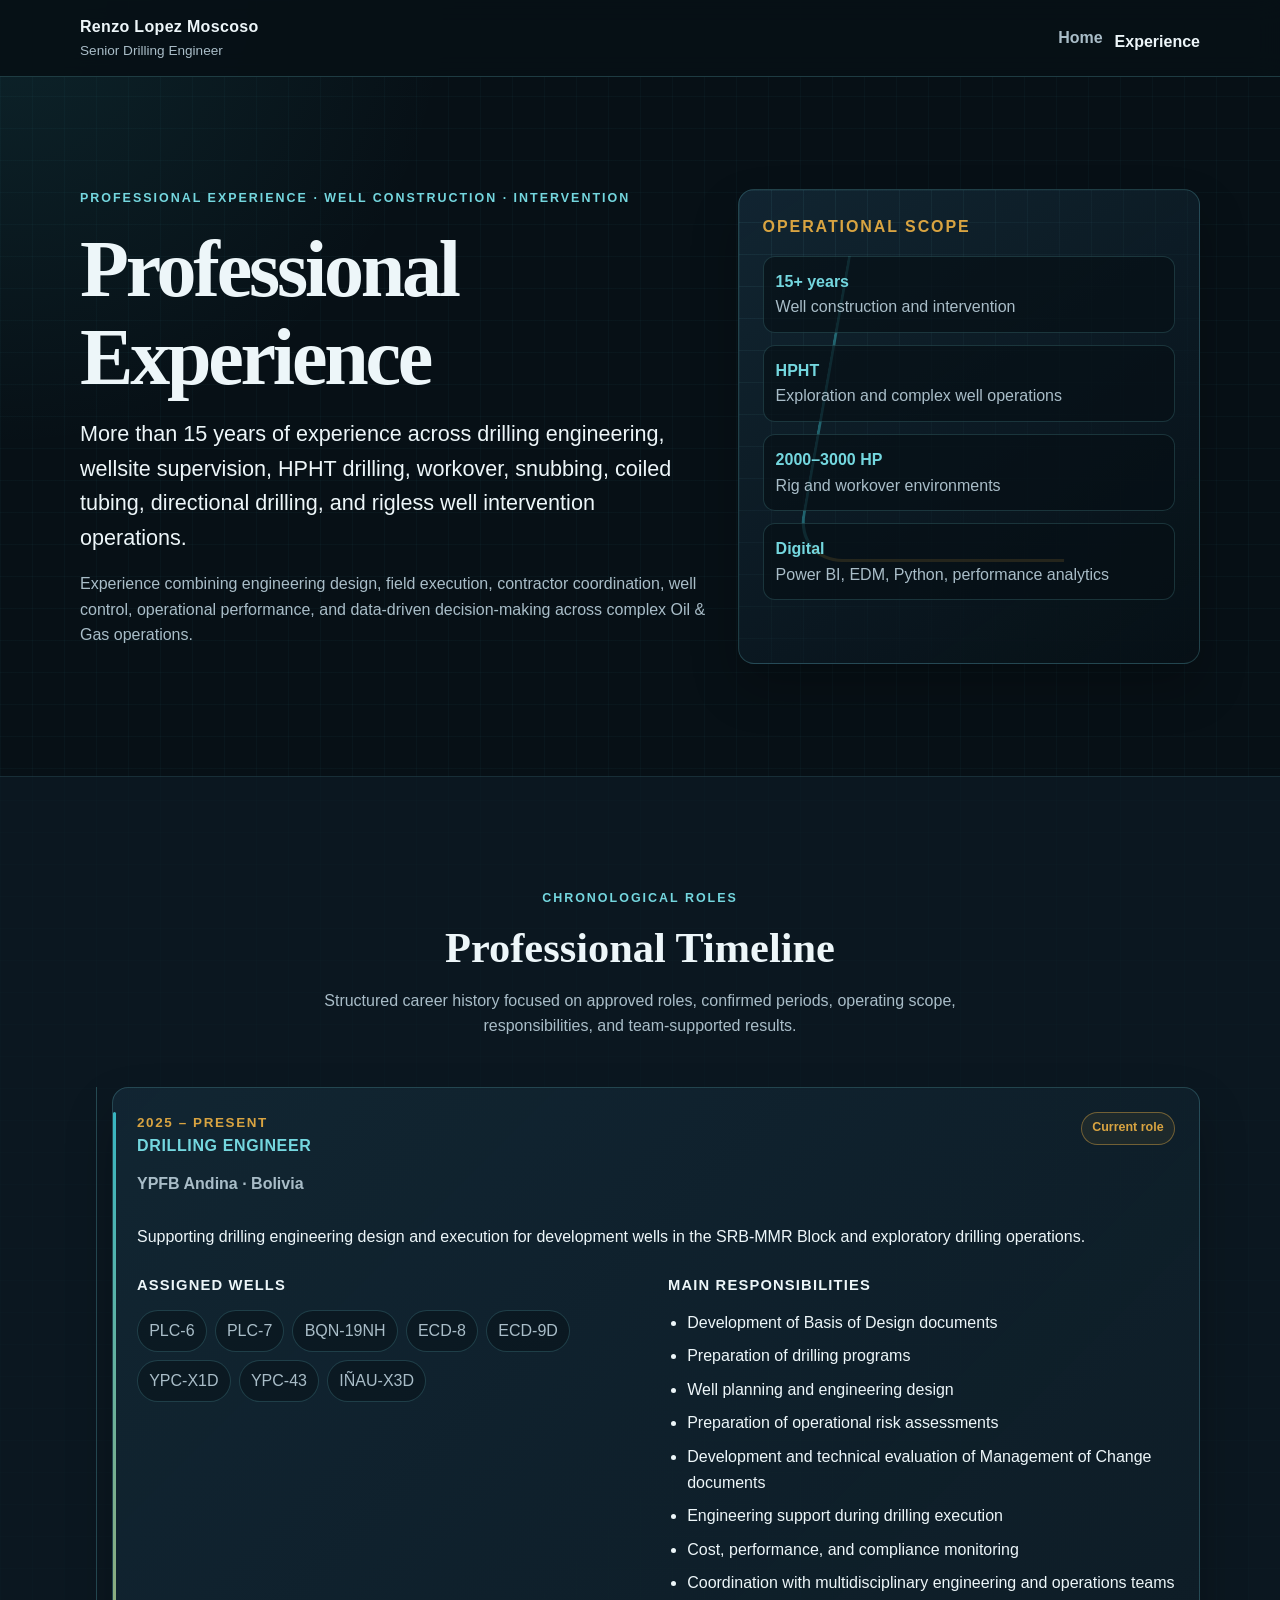
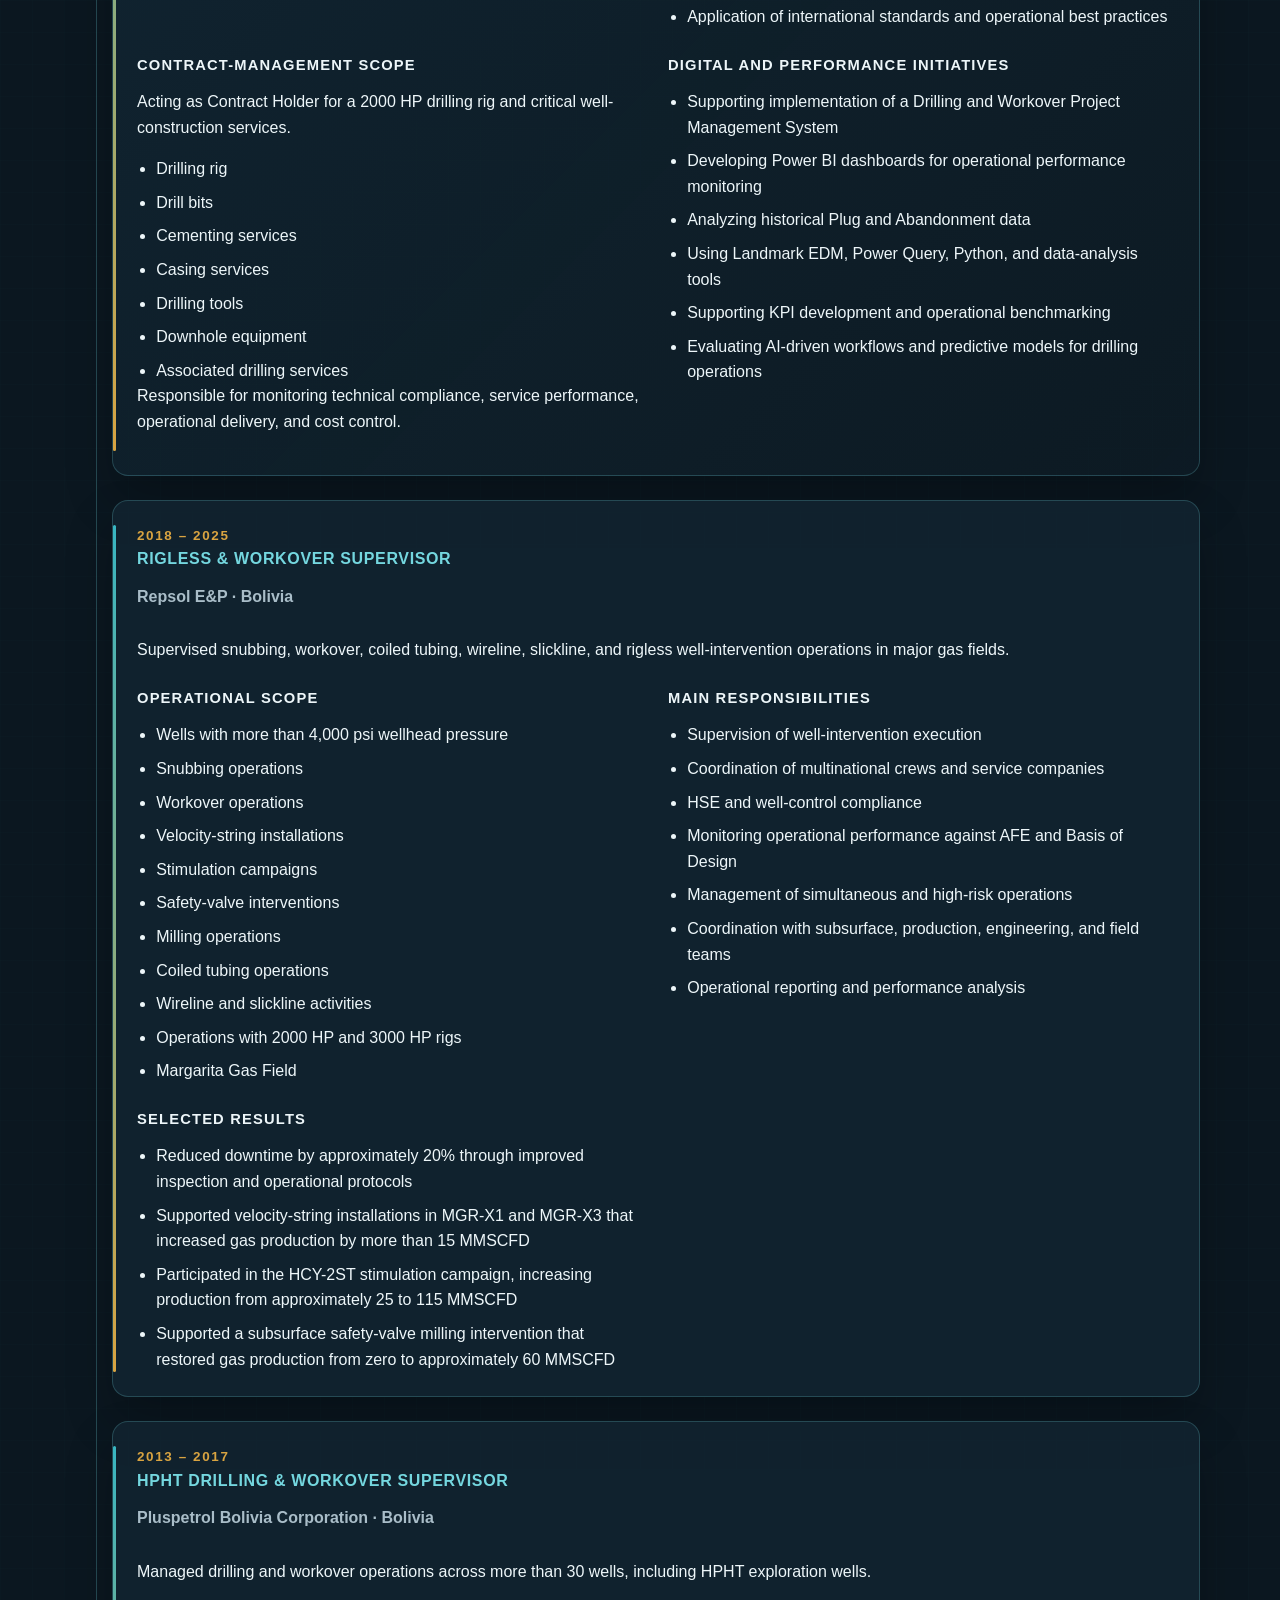
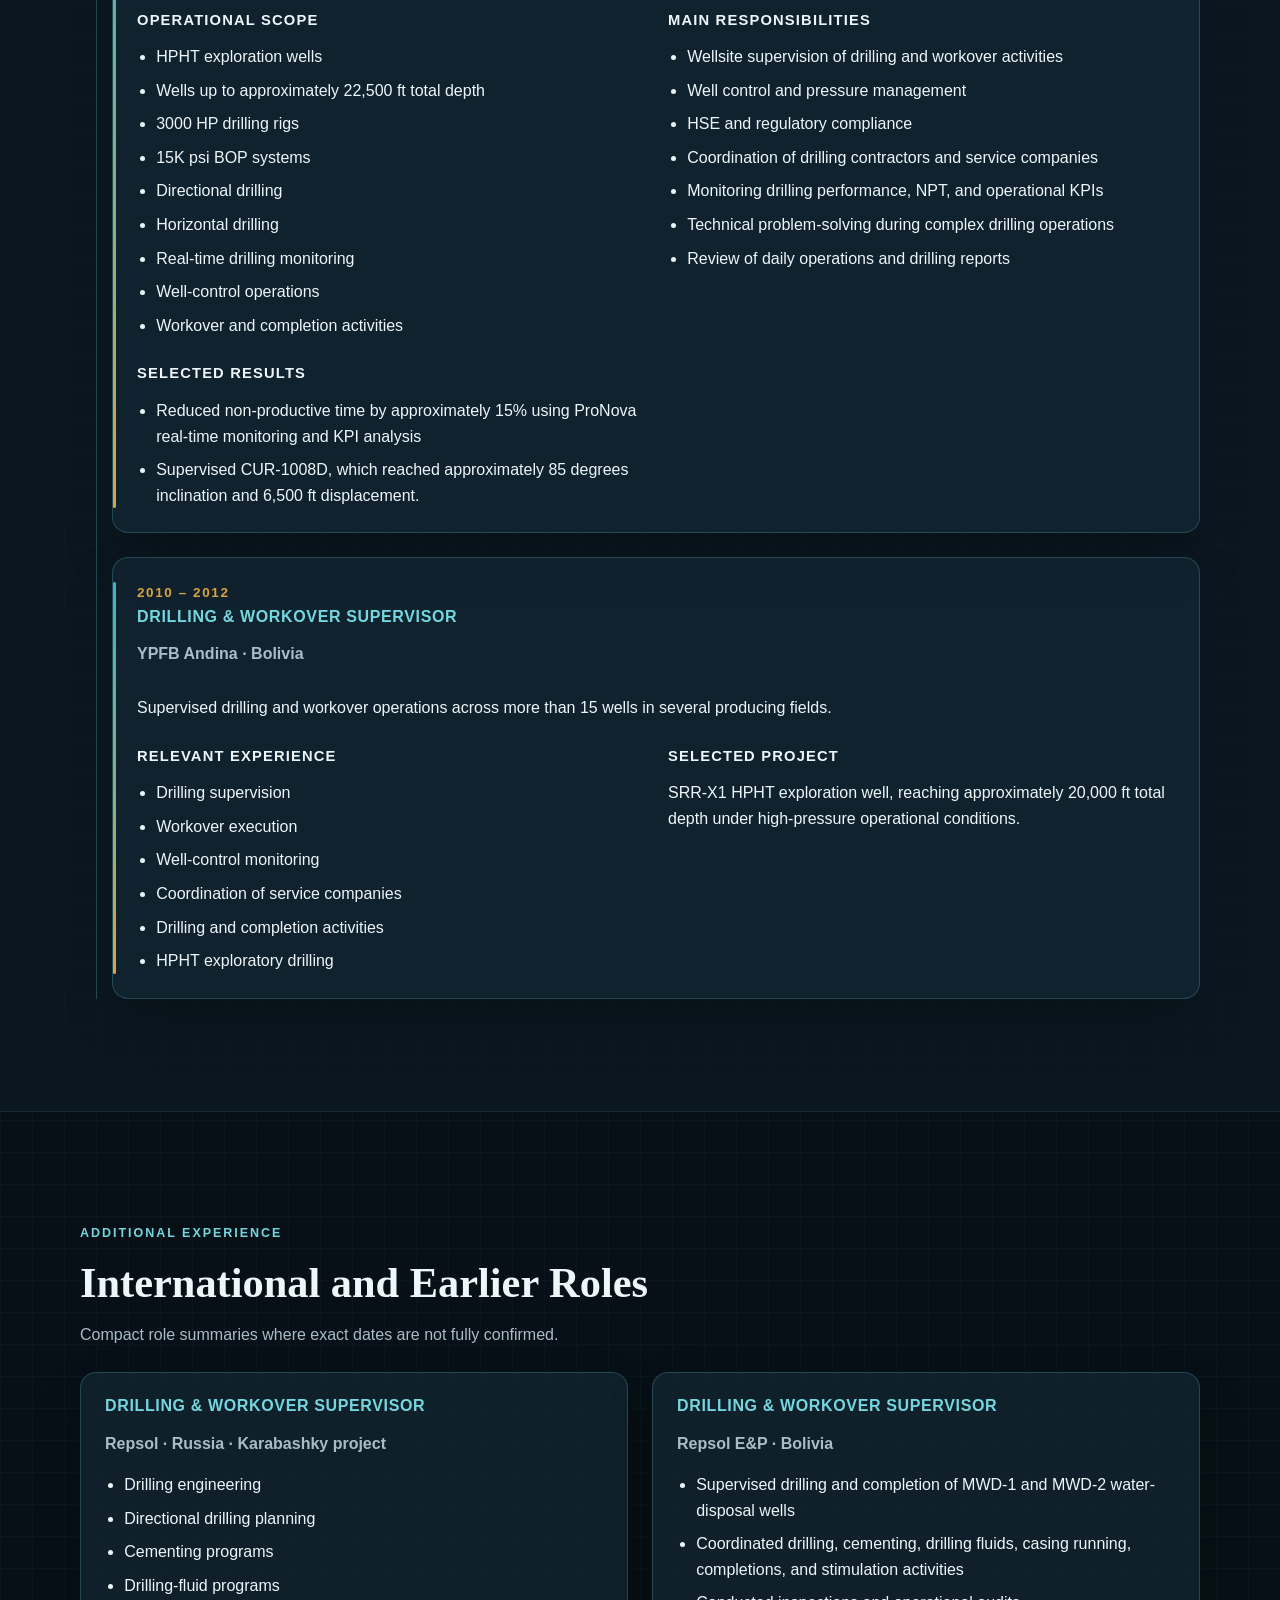
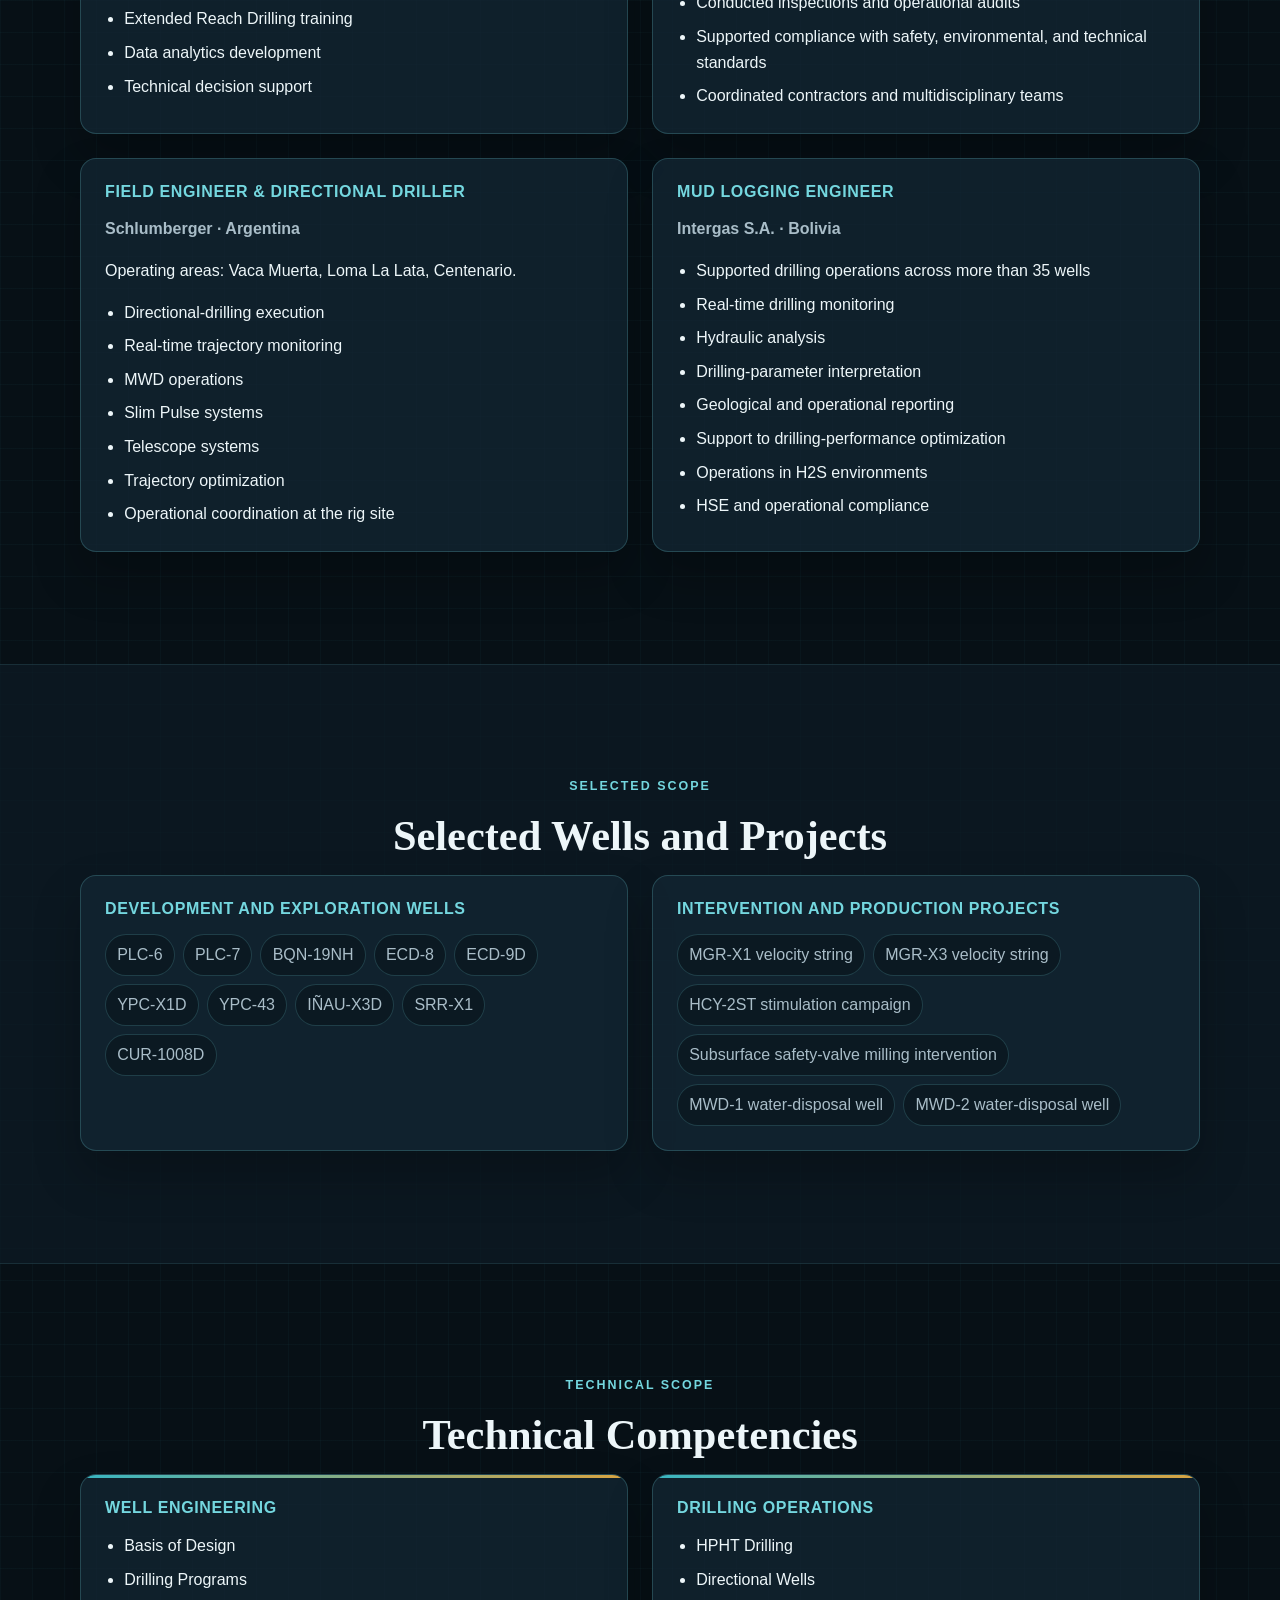
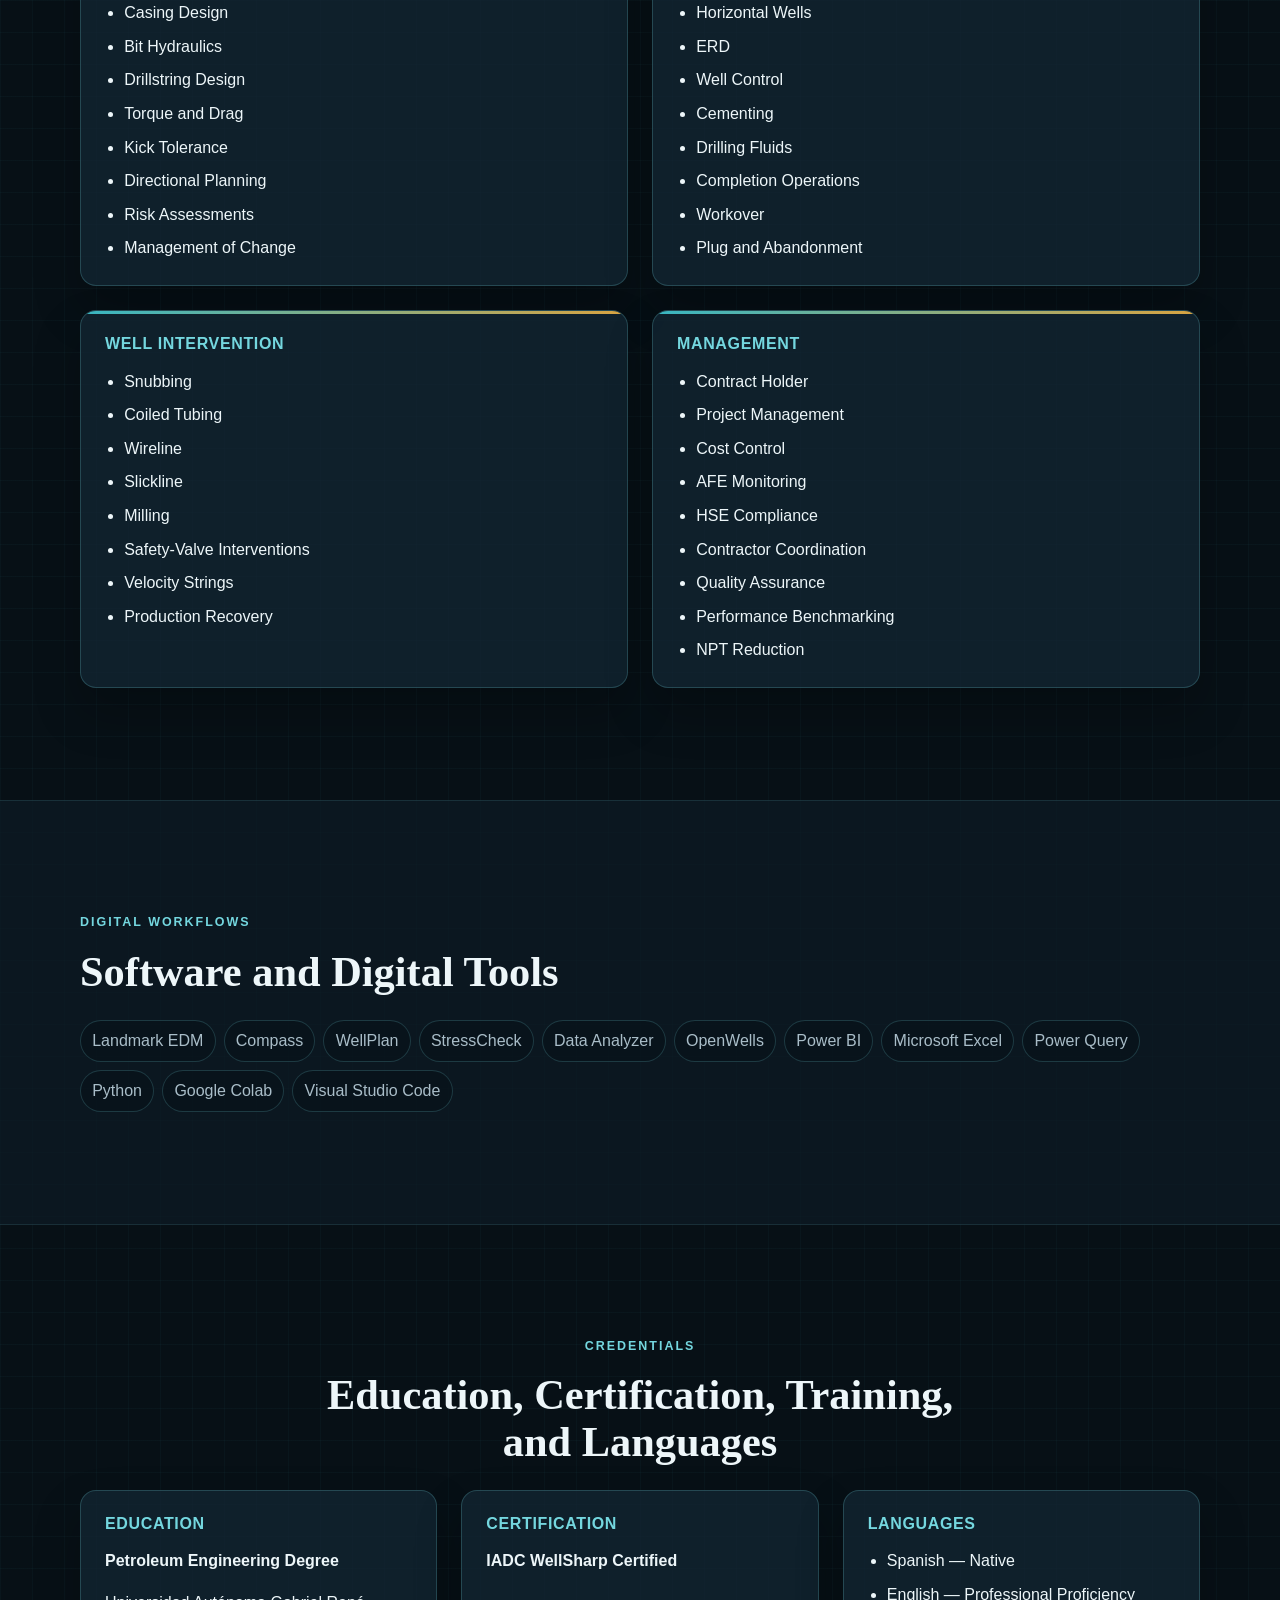
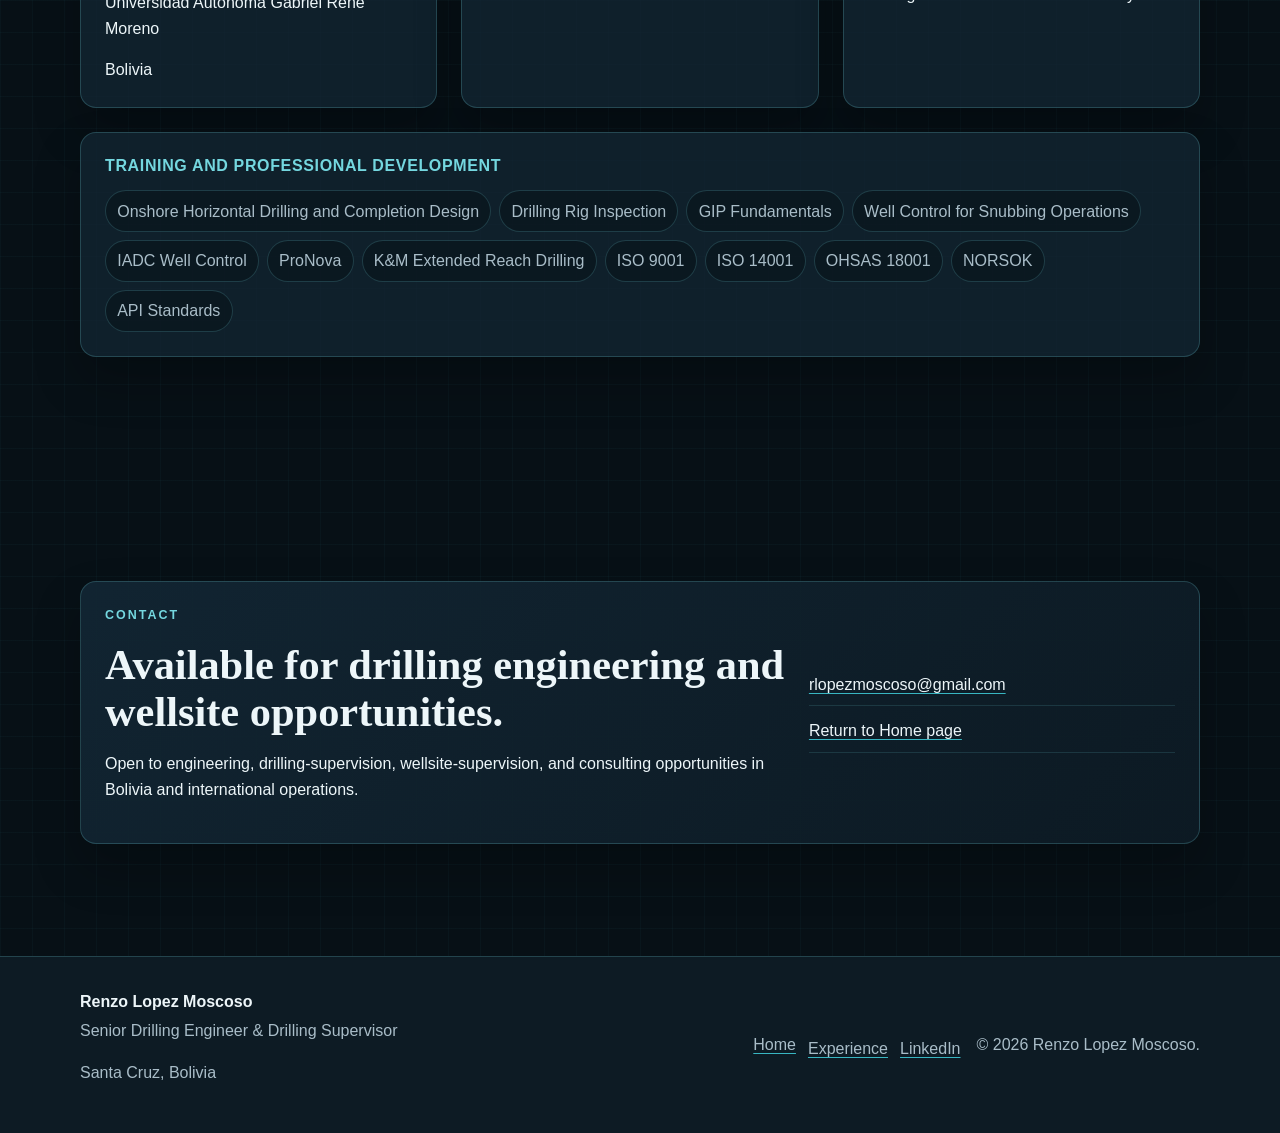
==== commit 05ff19ff: "docs: align CV scope with LinkedIn update" ====
--- a/experience.html
+++ b/experience.html
@@ -28,7 +28,6 @@
         <ul class="nav-list">
           <li><a class="nav-link" href="index.html">Home</a></li>
           <li><a class="nav-link active" href="experience.html" aria-current="page">Experience</a></li>
-          <li><a class="button button-small" href="#cv-placeholder" aria-label="CV available soon">CV available soon</a></li>
         </ul>
       </nav>
     </div>
@@ -549,7 +548,6 @@
         <address class="contact-list">
           <a href="mailto:rlopezmoscoso@gmail.com">rlopezmoscoso@gmail.com</a>
           <a href="index.html">Return to Home page</a>
-          <a class="button button-secondary" id="cv-placeholder" href="#cv-placeholder">CV available soon</a>
         </address>
       </div>
     </section>
@@ -566,7 +564,7 @@
         <ul class="footer-links">
           <li><a href="index.html">Home</a></li>
           <li><a href="experience.html">Experience</a></li>
-          <li><span>LinkedIn available soon</span></li>
+          <li><a href="https://www.linkedin.com/in/renzo-lopez-426abb29/" target="_blank" rel="noopener noreferrer">LinkedIn</a></li>
         </ul>
       </nav>
       <p class="copyright">&copy; <span data-current-year>2026</span> Renzo Lopez Moscoso.</p>
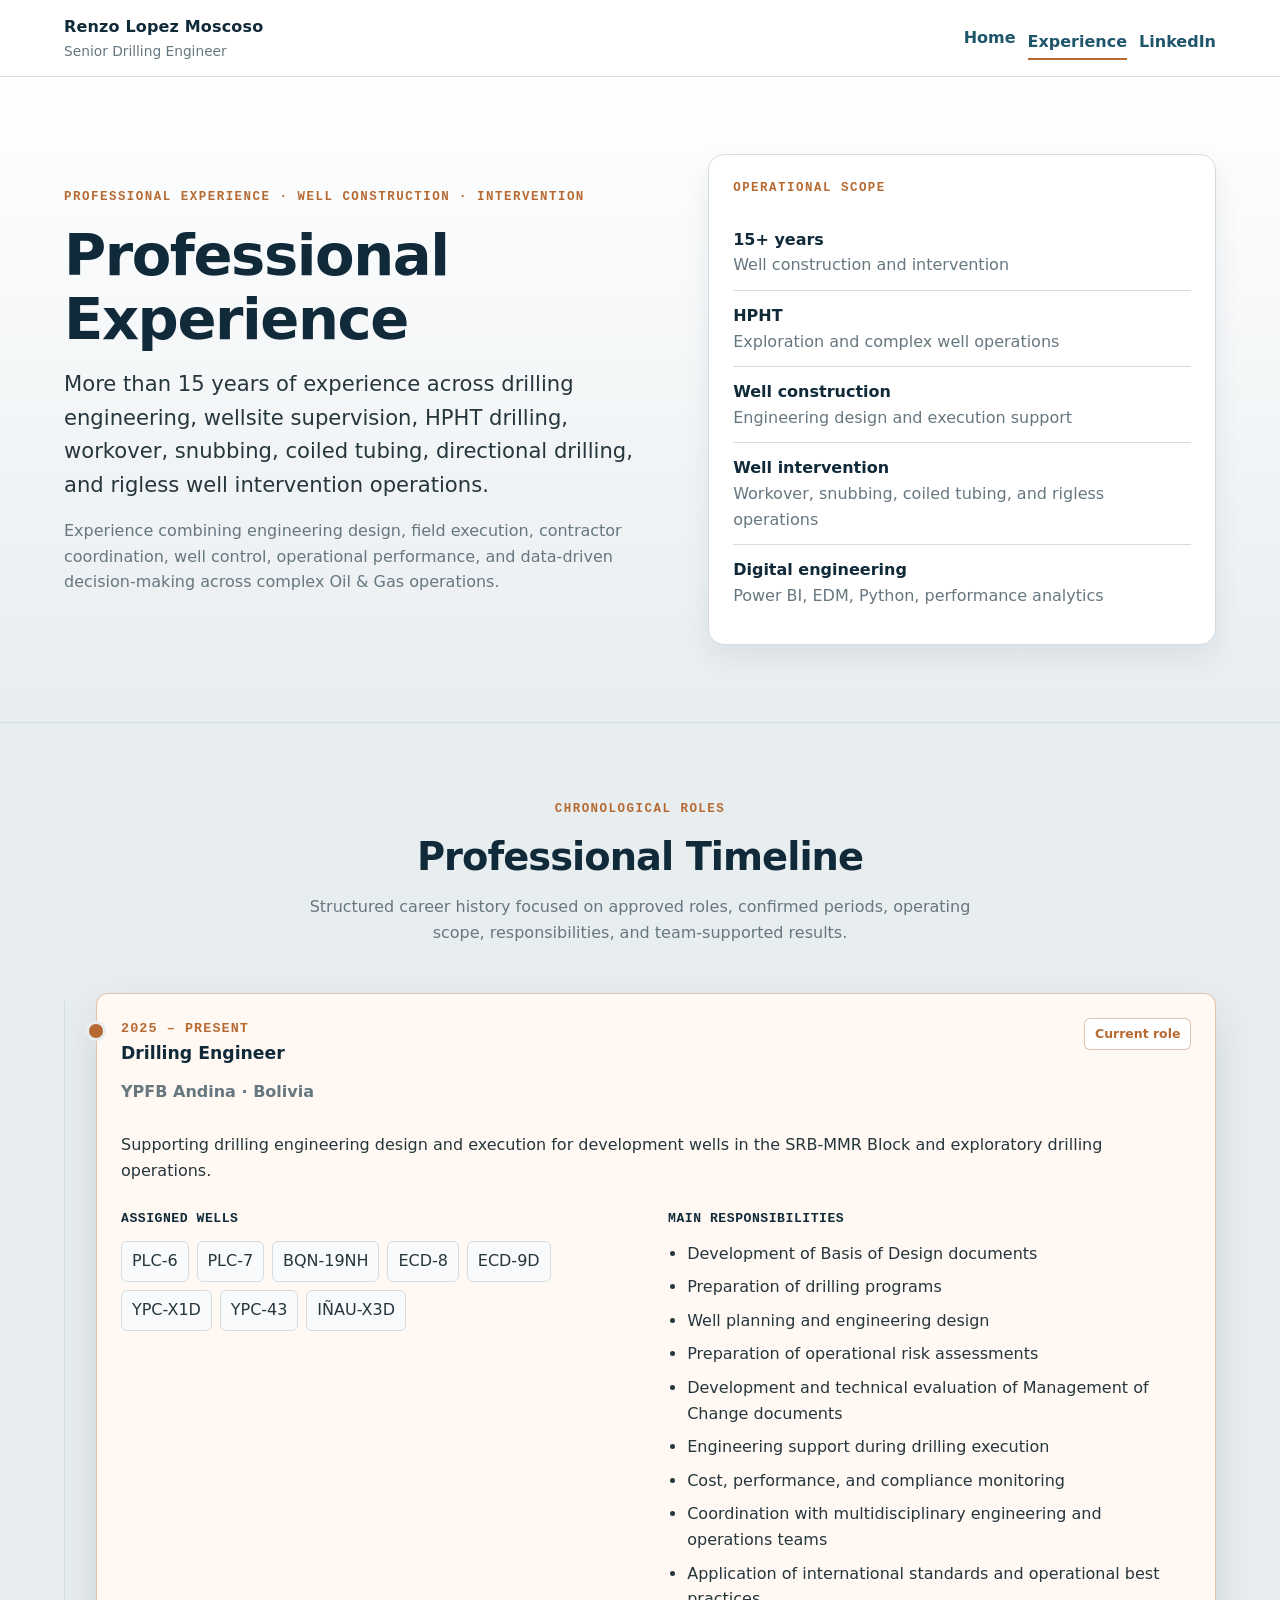
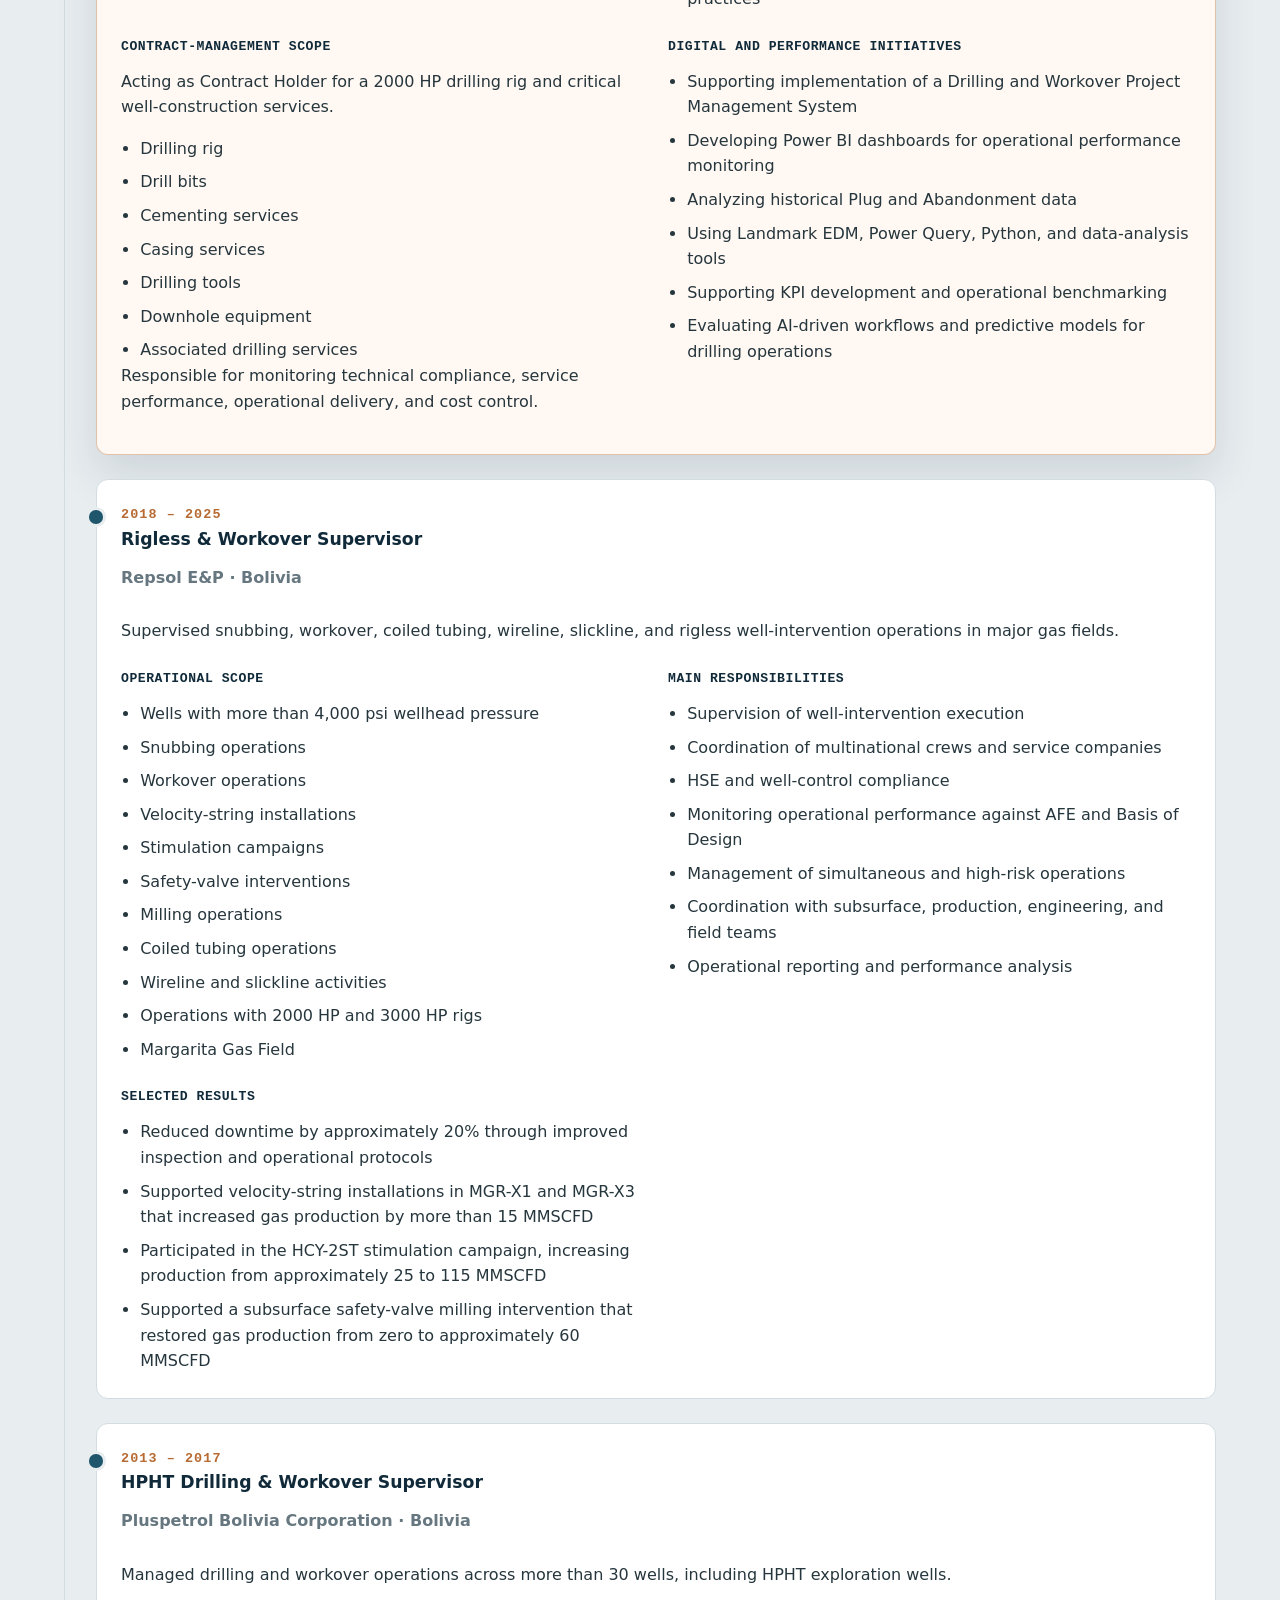
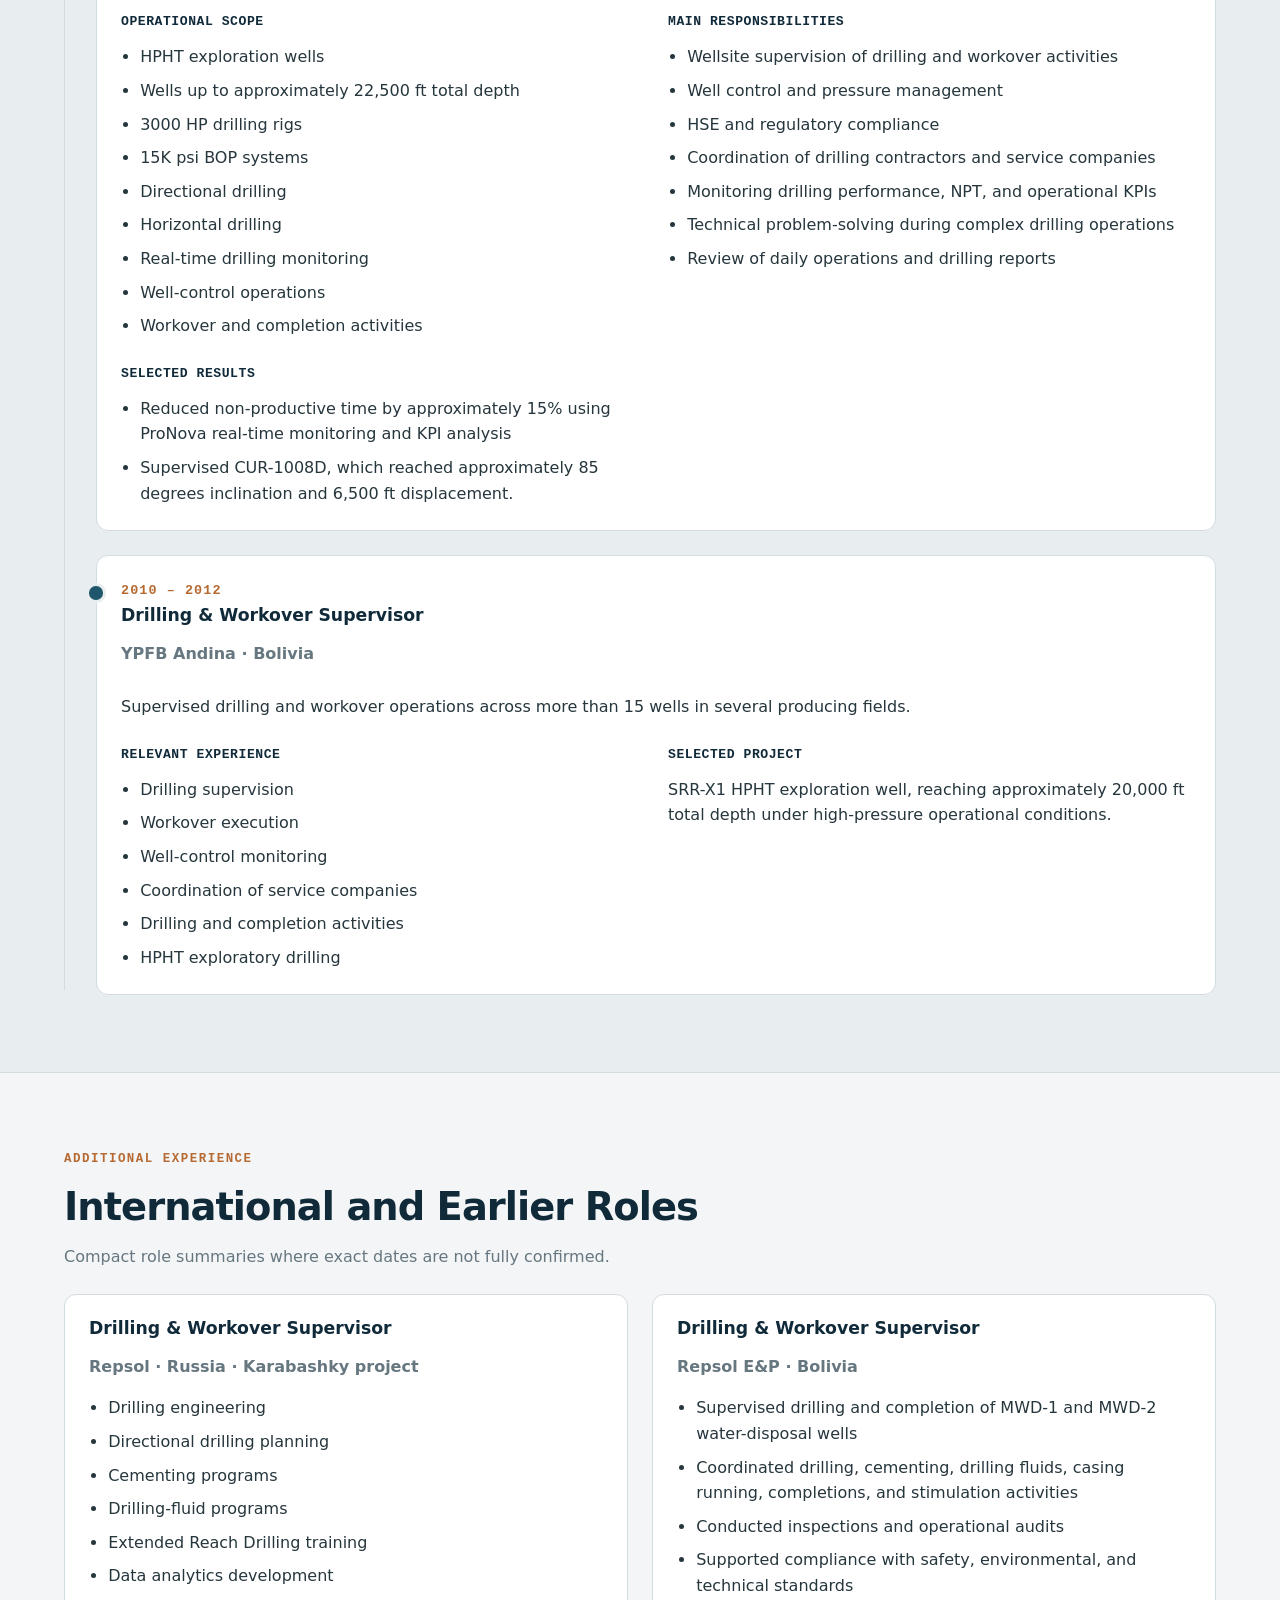
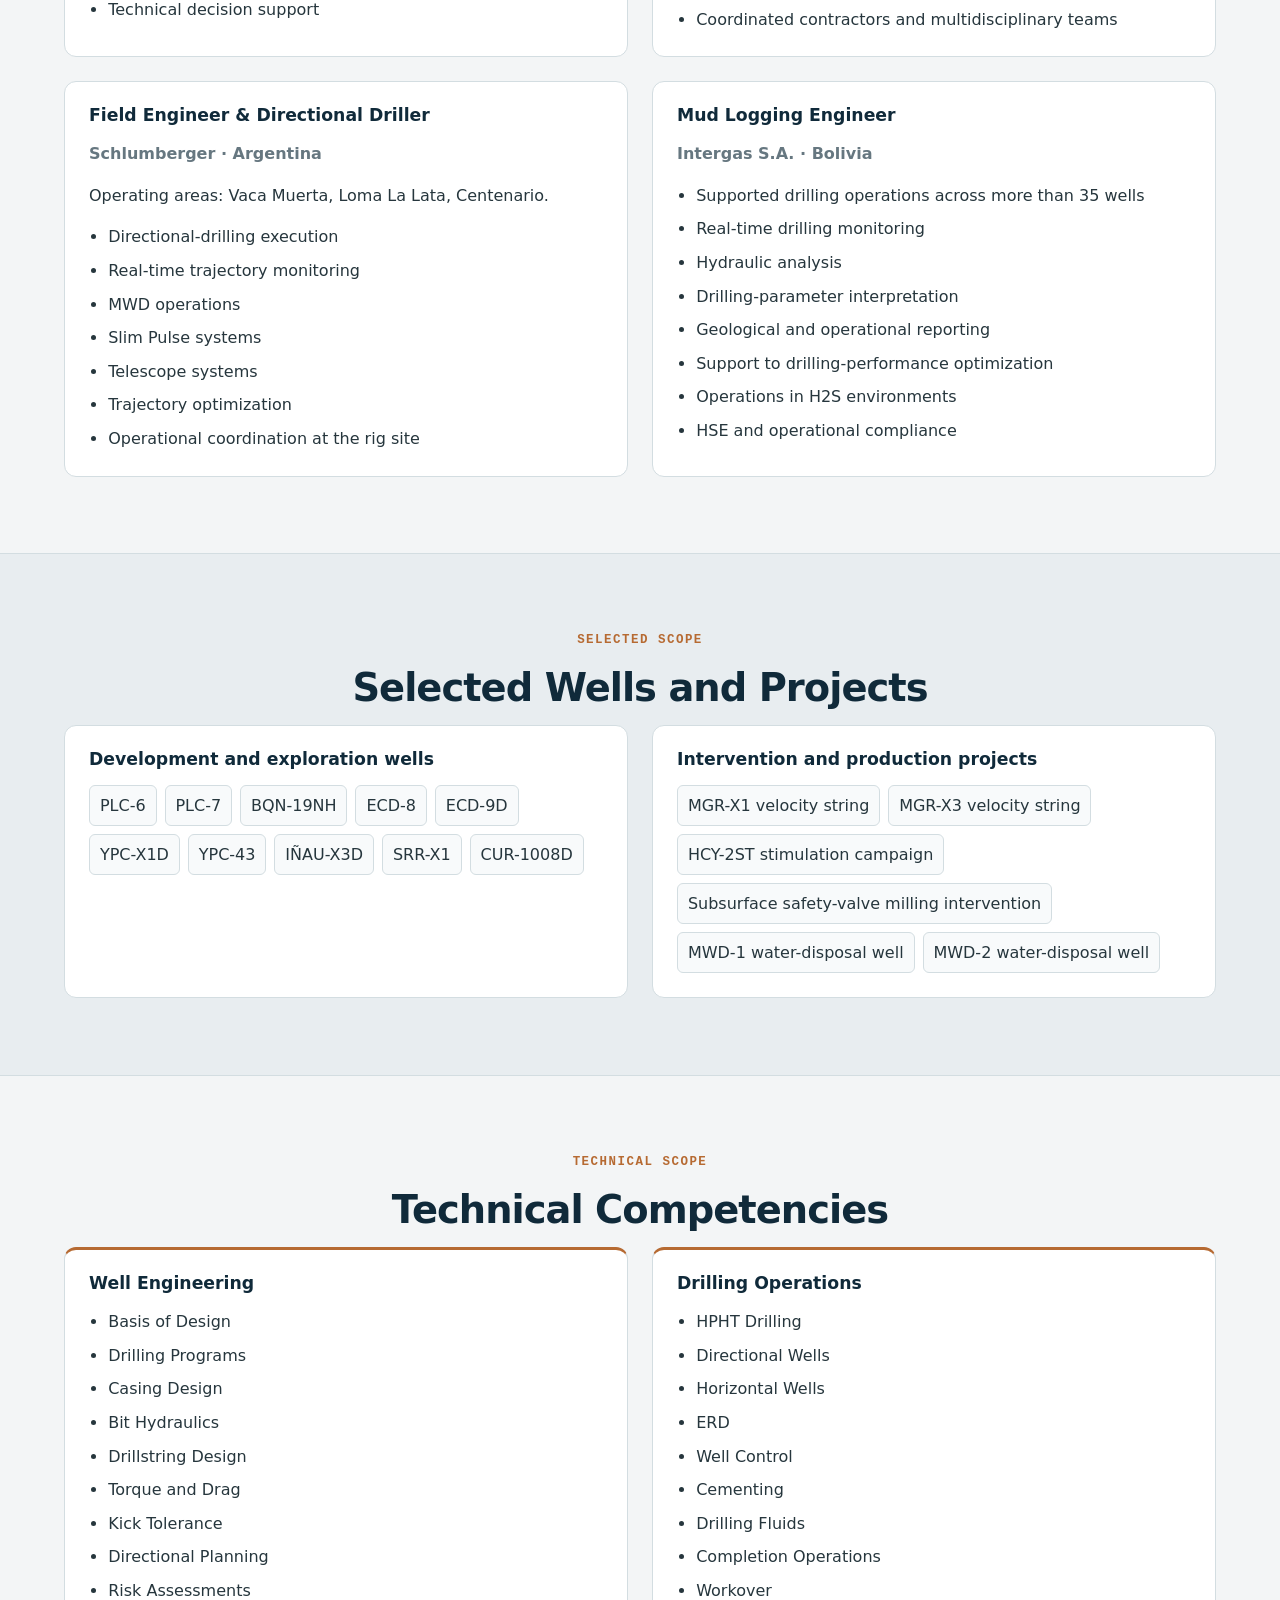
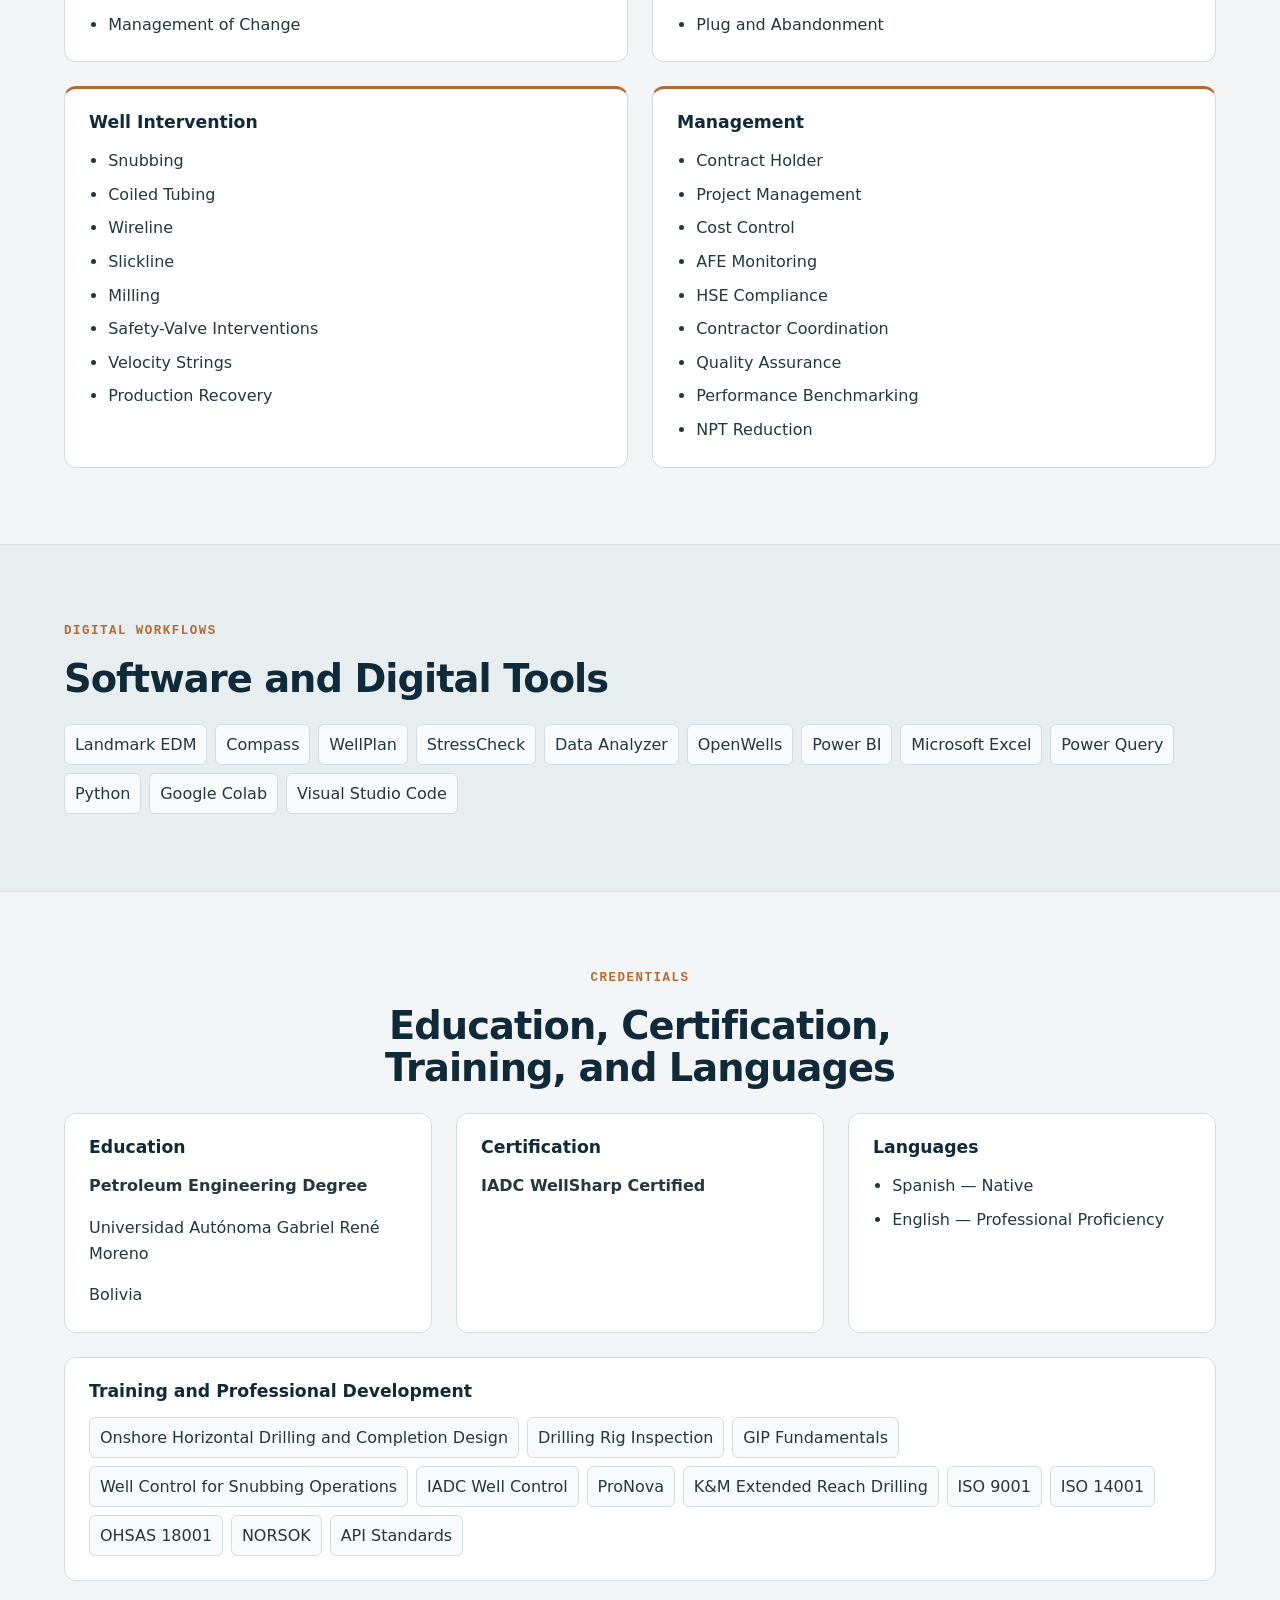
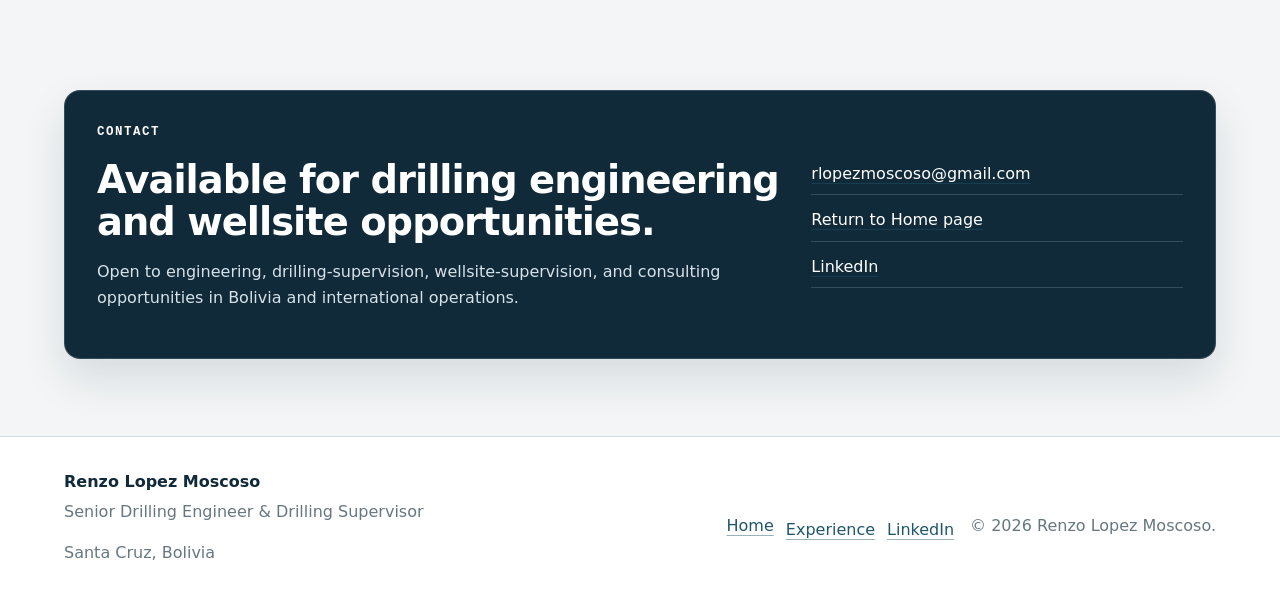
==== commit fb5a2948: "style: redesign site with executive technical visual system" ====
--- a/experience.html
+++ b/experience.html
@@ -28,6 +28,7 @@
         <ul class="nav-list">
           <li><a class="nav-link" href="index.html">Home</a></li>
           <li><a class="nav-link active" href="experience.html" aria-current="page">Experience</a></li>
+          <li><a class="nav-link" href="https://www.linkedin.com/in/renzo-lopez-426abb29/" target="_blank" rel="noopener noreferrer">LinkedIn</a></li>
         </ul>
       </nav>
     </div>
@@ -55,11 +56,15 @@
               <dd>Exploration and complex well operations</dd>
             </div>
             <div>
-              <dt>2000–3000 HP</dt>
-              <dd>Rig and workover environments</dd>
+              <dt>Well construction</dt>
+              <dd>Engineering design and execution support</dd>
             </div>
             <div>
-              <dt>Digital</dt>
+              <dt>Well intervention</dt>
+              <dd>Workover, snubbing, coiled tubing, and rigless operations</dd>
+            </div>
+            <div>
+              <dt>Digital engineering</dt>
               <dd>Power BI, EDM, Python, performance analytics</dd>
             </div>
           </dl>
@@ -548,6 +553,7 @@
         <address class="contact-list">
           <a href="mailto:rlopezmoscoso@gmail.com">rlopezmoscoso@gmail.com</a>
           <a href="index.html">Return to Home page</a>
+          <a href="https://www.linkedin.com/in/renzo-lopez-426abb29/" target="_blank" rel="noopener noreferrer">LinkedIn</a>
         </address>
       </div>
     </section>
--- a/css/styles.css
+++ b/css/styles.css
@@ -1,16 +1,15 @@
 :root {
-  --color-bg: #071016;
-  --color-bg-elevated: #0d1b24;
-  --color-surface: #122633;
-  --color-surface-muted: #172f3d;
-  --color-text: #edf6f9;
-  --color-text-muted: #a9bdc8;
-  --color-accent: #38b6c2;
-  --color-accent-strong: #74d7df;
-  --color-industrial: #d9a441;
-  --color-border: rgba(116, 215, 223, 0.22);
-  --font-body: Arial, Helvetica, sans-serif;
-  --font-heading: Georgia, "Times New Roman", serif;
+  --color-bg: #f3f5f6;
+  --color-surface: #ffffff;
+  --color-surface-muted: #e8edf0;
+  --color-navy: #102a3a;
+  --color-petroleum: #1f566b;
+  --color-text: #26363d;
+  --color-muted: #667780;
+  --color-copper: #b66a32;
+  --color-border: #d3dde1;
+  --font-body: Inter, ui-sans-serif, system-ui, -apple-system, BlinkMacSystemFont, "Segoe UI", Arial, sans-serif;
+  --font-mono: ui-monospace, SFMono-Regular, Consolas, "Liberation Mono", monospace;
   --space-1: 0.25rem;
   --space-2: 0.5rem;
   --space-3: 0.75rem;
@@ -18,192 +17,143 @@
   --space-5: 1.5rem;
   --space-6: 2rem;
   --space-7: 3rem;
-  --space-8: 4.5rem;
+  --section-space: clamp(3.5rem, 6vw, 5.5rem);
   --radius-sm: 0.375rem;
   --radius-md: 0.75rem;
   --radius-lg: 1rem;
-  --container: 70rem;
-  --container-narrow: 48rem;
-  --shadow-card: 0 1.5rem 3rem rgba(0, 0, 0, 0.24);
+  --container: 72rem;
+  --shadow-primary: 0 1.25rem 2.75rem rgba(16, 42, 58, 0.12);
+  --shadow-standard: 0 0.75rem 1.75rem rgba(16, 42, 58, 0.08);
 }
 
 * { box-sizing: border-box; }
-
-html { color-scheme: dark; scroll-behavior: smooth; }
-
-body {
-  min-width: 320px;
-  margin: 0;
-  color: var(--color-text);
-  font-family: var(--font-body);
-  line-height: 1.6;
-  background:
-    radial-gradient(circle at top left, rgba(56, 182, 194, 0.12), transparent 28rem),
-    linear-gradient(rgba(56, 182, 194, 0.04) 1px, transparent 1px),
-    linear-gradient(90deg, rgba(56, 182, 194, 0.04) 1px, transparent 1px),
-    var(--color-bg);
-  background-size: auto, 2rem 2rem, 2rem 2rem, auto;
-}
-
-a { color: inherit; text-decoration-color: var(--color-accent); text-underline-offset: 0.2em; }
-a:hover { color: var(--color-accent-strong); }
-:focus-visible { outline: 3px solid var(--color-accent-strong); outline-offset: 4px; }
-
-h1, h2, h3 { margin: 0 0 var(--space-4); line-height: 1.1; }
-h1, h2 { font-family: var(--font-heading); }
-h1 { font-size: clamp(2.25rem, 10vw, 5rem); letter-spacing: -0.04em; }
-h2 { font-size: clamp(1.6rem, 6vw, 2.65rem); }
-h3 { color: var(--color-accent-strong); font-size: 1rem; letter-spacing: 0.04em; text-transform: uppercase; }
+html { color-scheme: light; scroll-behavior: smooth; }
+body { min-width: 320px; margin: 0; color: var(--color-text); font-family: var(--font-body); line-height: 1.6; background: var(--color-bg); }
+a { color: var(--color-petroleum); text-decoration-color: rgba(31, 86, 107, 0.45); text-underline-offset: 0.22em; }
+a:hover { color: var(--color-navy); }
+:focus-visible { outline: 3px solid var(--color-copper); outline-offset: 4px; }
+h1, h2, h3 { margin: 0 0 var(--space-4); color: var(--color-navy); line-height: 1.1; letter-spacing: -0.025em; }
+h1 { font-size: clamp(2.5rem, 5.5vw, 4.5rem); }
+.experience-hero h1 { font-size: clamp(2.25rem, 4.5vw, 3.6rem); }
+h2 { font-size: clamp(1.75rem, 3vw, 2.6rem); }
+h3 { font-size: 1.08rem; letter-spacing: 0; }
+h4 { margin: 0 0 var(--space-3); color: var(--color-navy); font-family: var(--font-mono); font-size: 0.82rem; letter-spacing: 0.04em; text-transform: uppercase; }
 p { margin: 0 0 var(--space-4); }
 ul { margin-block: 0; padding-left: 1.2rem; }
 li + li { margin-top: var(--space-2); }
-
 .container { width: min(100% - 2rem, var(--container)); margin-inline: auto; }
-.narrow-container { max-width: var(--container-narrow); }
-.skip-link { position: absolute; left: var(--space-4); top: var(--space-4); z-index: 20; transform: translateY(-150%); padding: var(--space-2) var(--space-3); border-radius: var(--radius-sm); color: var(--color-bg); background: var(--color-accent-strong); }
+.skip-link { position: absolute; left: var(--space-4); top: var(--space-4); z-index: 20; transform: translateY(-150%); padding: var(--space-2) var(--space-3); border-radius: var(--radius-sm); color: #fff; background: var(--color-navy); }
 .skip-link:focus { transform: translateY(0); }
 .visually-hidden { position: absolute; width: 1px; height: 1px; padding: 0; overflow: hidden; clip: rect(0, 0, 0, 0); white-space: nowrap; border: 0; }
-
-.site-header { position: sticky; top: 0; z-index: 10; border-bottom: 1px solid var(--color-border); background: rgba(7, 16, 22, 0.94); backdrop-filter: blur(12px); }
+.site-header { position: sticky; top: 0; z-index: 10; border-bottom: 1px solid var(--color-border); background: rgba(255, 255, 255, 0.94); backdrop-filter: blur(12px); }
 .header-layout { display: flex; align-items: center; justify-content: space-between; min-height: 4.75rem; gap: var(--space-4); }
 .site-brand { display: grid; text-decoration: none; }
-.brand-name { font-weight: 700; letter-spacing: 0.02em; }
-.brand-role { color: var(--color-text-muted); font-size: 0.85rem; }
-.nav-toggle { display: inline-grid; gap: 0.28rem; padding: var(--space-2); border: 1px solid var(--color-border); border-radius: var(--radius-sm); color: var(--color-text); background: var(--color-surface); cursor: pointer; }
+.brand-name { color: var(--color-navy); font-weight: 800; letter-spacing: 0.01em; }
+.brand-role { color: var(--color-muted); font-size: 0.86rem; }
+.nav-toggle { display: inline-grid; gap: 0.28rem; padding: var(--space-2); border: 1px solid var(--color-border); border-radius: var(--radius-sm); color: var(--color-navy); background: var(--color-surface); cursor: pointer; }
 .nav-toggle-line { display: block; width: 1.35rem; height: 2px; background: currentColor; }
-.primary-nav { position: absolute; inset: 100% 1rem auto; display: none; padding: var(--space-4); border: 1px solid var(--color-border); border-radius: 0 0 var(--radius-md) var(--radius-md); background: var(--color-bg-elevated); box-shadow: var(--shadow-card); }
+.primary-nav { position: absolute; inset: 100% 1rem auto; display: none; padding: var(--space-4); border: 1px solid var(--color-border); border-radius: 0 0 var(--radius-md) var(--radius-md); background: var(--color-surface); box-shadow: var(--shadow-standard); }
 .primary-nav.is-open { display: block; }
 .nav-list, .footer-links { display: flex; flex-direction: column; gap: var(--space-3); padding: 0; margin: 0; list-style: none; }
-.nav-link, .button { display: inline-flex; align-items: center; justify-content: center; min-height: 2.75rem; border-radius: var(--radius-sm); font-weight: 700; text-decoration: none; }
-.nav-link { color: var(--color-text-muted); }
-.nav-link.active, .nav-link:hover { color: var(--color-text); }
-.button { padding: 0.7rem 1rem; border: 1px solid var(--color-accent); color: var(--color-bg); background: var(--color-accent); }
-.button:hover { color: var(--color-bg); background: var(--color-accent-strong); }
-.button-secondary { color: var(--color-text); background: transparent; }
-.button-secondary:hover { color: var(--color-bg); }
-.button-small { min-height: 2.5rem; }
+.nav-link { position: relative; display: inline-flex; min-height: 2.5rem; align-items: center; color: var(--color-petroleum); font-weight: 700; text-decoration: none; }
+.nav-link.active::after, .nav-link[aria-current="page"]::after { content: ""; position: absolute; left: 0; right: 0; bottom: 0.15rem; height: 2px; background: var(--color-copper); }
+.button { display: inline-flex; align-items: center; justify-content: center; min-height: 2.75rem; padding: 0.72rem 1.05rem; border: 1px solid var(--color-petroleum); border-radius: var(--radius-sm); color: #fff; background: var(--color-petroleum); font-weight: 800; text-decoration: none; }
+.button:hover { color: #fff; background: var(--color-navy); }
+.button-quiet { color: var(--color-petroleum); background: transparent; }
+.button-quiet:hover { color: var(--color-navy); background: var(--color-surface-muted); }
+.section { padding-block: var(--section-space); }
+.section-surface { border-block: 1px solid var(--color-border); background: var(--color-surface-muted); }
+.section-heading { max-width: 43rem; }
+.centered-heading { margin-inline: auto; text-align: center; }
+.section-intro, .hero-support { color: var(--color-muted); }
+.eyebrow, .panel-kicker { color: var(--color-copper); font-family: var(--font-mono); font-size: 0.78rem; font-weight: 800; letter-spacing: 0.12em; text-transform: uppercase; }
+.lead { max-width: 47rem; color: var(--color-text); font-size: clamp(1.08rem, 2vw, 1.32rem); }
+.hero { overflow: hidden; background: linear-gradient(180deg, #fff 0%, var(--color-bg) 100%); }
+.hero-grid { display: grid; gap: var(--space-7); align-items: center; }
+.hero-facts { display: grid; gap: var(--space-3); margin: var(--space-5) 0 0; }
+.hero-facts div { padding-left: var(--space-3); border-left: 3px solid var(--color-copper); }
+.hero-facts dt { color: var(--color-muted); font-family: var(--font-mono); font-size: 0.76rem; font-weight: 800; letter-spacing: 0.08em; text-transform: uppercase; }
+.hero-facts dd { margin: 0; color: var(--color-navy); font-weight: 800; }
+.action-row { display: flex; flex-wrap: wrap; gap: var(--space-3); margin-top: var(--space-5); }
+.executive-metrics { padding: var(--space-5); border: 1px solid var(--color-border); border-radius: var(--radius-lg); background: var(--color-surface); box-shadow: var(--shadow-primary); }
+.metrics-heading { padding-bottom: var(--space-4); border-bottom: 1px solid var(--color-border); }
+.metrics-heading h2 { font-size: clamp(1.35rem, 2vw, 1.8rem); }
+.metrics-list, .summary-stats { display: grid; gap: 0; margin: 0; }
+.metrics-list div { display: grid; grid-template-columns: minmax(7rem, 0.65fr) 1fr; gap: var(--space-3); padding: var(--space-4) 0; border-bottom: 1px solid var(--color-border); }
+.metrics-list div:last-child { border-bottom: 0; }
+.metrics-list dt { color: var(--color-copper); font-size: clamp(1.35rem, 4vw, 2rem); font-weight: 900; line-height: 1; }
+.metrics-list dd { margin: 0; color: var(--color-muted); }
+.content-grid, .two-column-grid, .card-grid, .metric-grid { display: grid; gap: var(--space-5); }
+.profile-copy { max-width: 48rem; padding: var(--space-5); border-left: 4px solid var(--color-copper); background: rgba(255, 255, 255, 0.62); }
+.profile-copy p:last-child, .framework-card p:last-child, .credential-card p:last-child { margin-bottom: 0; }
+.expertise-card, .metric-card, .tool-panel, .framework-card, .compact-role, .credential-card, .role-card { border: 1px solid var(--color-border); border-radius: var(--radius-md); background: var(--color-surface); }
+.expertise-card { padding: var(--space-5); border-top: 3px solid var(--color-copper); box-shadow: none; }
+.metric-grid { grid-template-columns: repeat(auto-fit, minmax(12rem, 1fr)); margin-top: var(--space-6); }
+.metric-card { min-height: 9rem; padding: var(--space-4); box-shadow: var(--shadow-standard); }
+.metric-card strong { display: block; color: var(--color-copper); font-size: clamp(1.55rem, 4vw, 2.15rem); line-height: 1; }
+.metric-card span { color: var(--color-muted); }
+.achievement-list { display: grid; gap: var(--space-3); padding: 0; list-style: none; }
+.achievement-list li { margin: 0; padding: var(--space-4); border-left: 3px solid var(--color-copper); background: var(--color-surface); }
+.tool-panel, .framework-card, .compact-role, .credential-card { padding: var(--space-5); }
+.tag-list { display: flex; flex-wrap: wrap; gap: var(--space-2); padding: 0; list-style: none; }
+.tag-list li { margin: 0; padding: 0.42rem 0.62rem; border: 1px solid var(--color-border); border-radius: var(--radius-sm); color: var(--color-text); background: #f8fafb; }
+.framework-card .tag-list { margin-top: var(--space-4); }
+.contact-section { padding-block-start: var(--space-6); }
+.contact-card { display: grid; gap: var(--space-5); padding: var(--space-6); border: 1px solid rgba(255,255,255,0.16); border-radius: var(--radius-lg); color: #edf6f8; background: var(--color-navy); box-shadow: var(--shadow-primary); }
+.contact-card h2, .contact-card .eyebrow { color: #fff; }
+.contact-card p { color: #d7e2e7; }
+.contact-list { display: grid; gap: var(--space-3); font-style: normal; }
+.contact-list span, .contact-list a:not(.button) { padding-bottom: var(--space-2); border-bottom: 1px solid rgba(255,255,255,0.16); color: #fff; }
+.site-footer { border-top: 1px solid var(--color-border); color: var(--color-muted); background: var(--color-surface); }
+.footer-layout { display: grid; gap: var(--space-4); padding-block: var(--space-6); }
+.footer-name { margin-bottom: var(--space-1); color: var(--color-navy); font-weight: 800; }
+.copyright { margin: 0; }
 
-.section { padding-block: var(--space-8); }
-.section-surface { border-block: 1px solid rgba(116, 215, 223, 0.12); background: rgba(13, 27, 36, 0.72); }
-.section-heading { max-width: 42rem; }
-.centered-heading { margin-inline: auto; text-align: center; }
-.section-intro, .hero-support { color: var(--color-text-muted); }
-.eyebrow { color: var(--color-accent-strong); font-size: 0.78rem; font-weight: 700; letter-spacing: 0.16em; text-transform: uppercase; }
-.lead { max-width: 46rem; color: var(--color-text); font-size: clamp(1.08rem, 4vw, 1.35rem); }
-
-.hero { overflow: hidden; }
-.hero-grid { display: grid; gap: var(--space-6); align-items: center; }
-.hero-facts { display: grid; gap: var(--space-3); margin: var(--space-5) 0 0; }
-.hero-facts div { padding-left: var(--space-3); border-left: 3px solid var(--color-industrial); }
-.hero-facts dt { color: var(--color-text-muted); font-size: 0.78rem; font-weight: 700; letter-spacing: 0.12em; text-transform: uppercase; }
-.hero-facts dd { margin: 0; font-weight: 700; }
-.action-row { display: flex; flex-wrap: wrap; gap: var(--space-3); margin-top: var(--space-5); }
-.hero-visual { position: relative; min-height: 22rem; border: 1px solid var(--color-border); border-radius: var(--radius-lg); overflow: hidden; background: linear-gradient(135deg, rgba(18, 38, 51, 0.95), rgba(7, 16, 22, 0.78)); box-shadow: var(--shadow-card); }
-.hero-visual::before { content: ""; position: absolute; inset: 0; background: linear-gradient(rgba(116, 215, 223, 0.08) 1px, transparent 1px), linear-gradient(90deg, rgba(116, 215, 223, 0.08) 1px, transparent 1px); background-size: 2.5rem 2.5rem; }
-.well-path { position: absolute; left: 16%; top: 13%; width: 60%; height: 72%; border-left: 3px solid var(--color-accent-strong); border-bottom: 3px solid var(--color-accent-strong); border-radius: 0 0 0 4rem; transform: skewX(-12deg); }
-.well-path::after { content: ""; position: absolute; right: -3.25rem; bottom: -0.2rem; width: 4rem; border-top: 3px solid var(--color-industrial); transform: rotate(-18deg); }
-.depth-marker { position: absolute; padding: var(--space-2) var(--space-3); border: 1px solid var(--color-border); border-radius: 999px; color: var(--color-text); background: rgba(7, 16, 22, 0.8); font-size: 0.82rem; font-weight: 700; }
-.marker-one { top: 16%; right: 12%; } .marker-two { left: 10%; bottom: 16%; } .marker-three { right: 10%; bottom: 28%; }
-
-.content-grid, .two-column-grid, .card-grid, .metric-grid { display: grid; gap: var(--space-5); }
-.prose-card, .expertise-card, .metric-card, .tool-panel, .framework-card, .contact-card { border: 1px solid var(--color-border); border-radius: var(--radius-lg); background: rgba(18, 38, 51, 0.78); box-shadow: var(--shadow-card); }
-.prose-card, .expertise-card, .tool-panel, .framework-card, .contact-card { padding: var(--space-5); }
-.prose-card p:last-child, .framework-card p:last-child { margin-bottom: 0; }
-.expertise-card { position: relative; overflow: hidden; }
-.expertise-card::before { content: ""; position: absolute; inset: 0 0 auto; height: 3px; background: linear-gradient(90deg, var(--color-accent), var(--color-industrial)); }
-.metric-grid { grid-template-columns: repeat(auto-fit, minmax(10.5rem, 1fr)); }
-.metric-card { display: grid; gap: var(--space-2); min-height: 10rem; padding: var(--space-4); }
-.metric-card strong { color: var(--color-industrial); font-size: clamp(1.6rem, 8vw, 2.25rem); line-height: 1; }
-.metric-card span { color: var(--color-text-muted); }
-.achievement-list { display: grid; gap: var(--space-3); padding: 0; list-style: none; }
-.achievement-list li { margin: 0; padding: var(--space-4); border-left: 3px solid var(--color-industrial); border-radius: var(--radius-md); background: rgba(18, 38, 51, 0.72); }
-.tag-list { display: flex; flex-wrap: wrap; gap: var(--space-2); padding: 0; list-style: none; }
-.tag-list li { margin: 0; padding: 0.45rem 0.7rem; border: 1px solid rgba(116, 215, 223, 0.2); border-radius: 999px; color: var(--color-text-muted); background: rgba(7, 16, 22, 0.5); }
-.contact-section { padding-block-start: var(--space-6); }
-.contact-card { display: grid; gap: var(--space-5); background: linear-gradient(135deg, rgba(18, 38, 51, 0.95), rgba(13, 27, 36, 0.95)); }
-.contact-list { display: grid; gap: var(--space-3); font-style: normal; }
-.contact-list span, .contact-list a:not(.button) { padding-bottom: var(--space-2); border-bottom: 1px solid rgba(116, 215, 223, 0.14); }
-
-.placeholder-note, .foundation-card { border: 1px solid var(--color-border); border-radius: var(--radius-lg); background: rgba(18, 38, 51, 0.78); }
-.placeholder-note { max-width: 42rem; padding: var(--space-4); color: var(--color-text-muted); }
-.foundation-card { padding: var(--space-5); box-shadow: var(--shadow-card); }
-.page-intro { min-height: 52vh; }
-.compact-section { padding-block-start: 0; }
-
-.site-footer { border-top: 1px solid var(--color-border); color: var(--color-text-muted); background: var(--color-bg-elevated); }
-.footer-layout { display: grid; gap: var(--space-4); padding-block: var(--space-6); }
-.footer-name { margin-bottom: var(--space-1); color: var(--color-text); font-weight: 700; }
-.copyright { margin: 0; }
+/* Experience page */
+.experience-hero { background: linear-gradient(180deg, #fff 0%, var(--color-surface-muted) 100%); }
+.experience-summary-panel { padding: var(--space-5); border: 1px solid var(--color-border); border-radius: var(--radius-lg); background: var(--color-surface); box-shadow: var(--shadow-standard); }
+.summary-stats div { padding: var(--space-3) 0; border-bottom: 1px solid var(--color-border); }
+.summary-stats div:last-child { border-bottom: 0; }
+.summary-stats dt { color: var(--color-navy); font-weight: 900; }
+.summary-stats dd { margin: 0; color: var(--color-muted); }
+.timeline { display: grid; gap: var(--space-5); margin-top: var(--space-7); padding-left: var(--space-4); }
+.role-card { position: relative; padding: var(--space-5); box-shadow: none; }
+.role-card::after { content: ""; position: absolute; left: -0.68rem; top: 1.7rem; width: 0.85rem; height: 0.85rem; border: 3px solid var(--color-surface-muted); border-radius: 50%; background: var(--color-petroleum); }
+.current-role { border-color: rgba(182, 106, 50, 0.38); background: #fff8f3; box-shadow: var(--shadow-primary); }
+.current-role::after { background: var(--color-copper); }
+.role-header { display: flex; flex-wrap: wrap; align-items: flex-start; justify-content: space-between; gap: var(--space-3); margin-bottom: var(--space-3); }
+.role-period { margin-bottom: var(--space-1); color: var(--color-copper); font-family: var(--font-mono); font-size: 0.84rem; font-weight: 900; letter-spacing: 0.08em; text-transform: uppercase; }
+.role-company { color: var(--color-muted); font-weight: 800; }
+.role-status { padding: 0.32rem 0.6rem; border: 1px solid rgba(182, 106, 50, 0.4); border-radius: var(--radius-sm); color: var(--color-copper); background: #fff; font-size: 0.78rem; font-weight: 800; }
+.role-columns { display: grid; gap: var(--space-5); margin-top: var(--space-5); }
+.compact-role-grid, .credential-grid { display: grid; gap: var(--space-5); margin-top: var(--space-5); }
+.large-tag-list { margin-top: var(--space-5); }
 
 @media (min-width: 40rem) {
   .hero-facts { grid-template-columns: repeat(2, minmax(0, 1fr)); }
   .expertise-grid { grid-template-columns: repeat(2, minmax(0, 1fr)); }
 }
-
 @media (min-width: 48rem) {
   .nav-toggle { display: none; }
   .primary-nav { position: static; display: block; padding: 0; border: 0; border-radius: 0; background: transparent; box-shadow: none; }
   .nav-list, .footer-links { flex-direction: row; align-items: center; }
-  .hero-grid { grid-template-columns: minmax(0, 1.15fr) minmax(18rem, 0.85fr); }
   .content-grid { grid-template-columns: minmax(12rem, 0.75fr) minmax(0, 1.25fr); }
   .two-column-grid { grid-template-columns: repeat(2, minmax(0, 1fr)); }
   .contact-card { grid-template-columns: minmax(0, 1.3fr) minmax(16rem, 0.7fr); align-items: center; }
   .footer-layout { grid-template-columns: 1fr auto; align-items: center; }
   .copyright { grid-column: 1 / -1; }
 }
-
 @media (min-width: 64rem) {
-  .section { padding-block: 7rem; }
-  .footer-layout { grid-template-columns: 1fr auto auto; }
-  .copyright { grid-column: auto; }
-}
-
-@media (prefers-reduced-motion: reduce) {
-  *, *::before, *::after { scroll-behavior: auto; transition-duration: 0.01ms; animation-duration: 0.01ms; animation-iteration-count: 1; }
-}
-
-/* Experience page */
-.experience-hero .hero-grid { align-items: stretch; }
-.experience-summary-panel {
-  position: relative;
-  overflow: hidden;
-  padding: var(--space-5);
-  border: 1px solid var(--color-border);
-  border-radius: var(--radius-lg);
-  background: linear-gradient(145deg, rgba(18, 38, 51, 0.95), rgba(7, 16, 22, 0.86));
-  box-shadow: var(--shadow-card);
-}
-.experience-summary-panel::before { content: ""; position: absolute; inset: 0; background: linear-gradient(rgba(116, 215, 223, 0.08) 1px, transparent 1px), linear-gradient(90deg, rgba(116, 215, 223, 0.08) 1px, transparent 1px); background-size: 2rem 2rem; mask-image: linear-gradient(135deg, black, transparent 82%); }
-.experience-summary-panel::after { content: ""; position: absolute; left: 18%; top: 14%; width: 58%; height: 64%; border-left: 3px solid var(--color-accent); border-bottom: 3px solid var(--color-industrial); border-radius: 0 0 0 3rem; transform: skewX(-10deg); opacity: 0.45; }
-.panel-kicker, .summary-stats { position: relative; z-index: 1; }
-.panel-kicker { color: var(--color-industrial); font-weight: 700; letter-spacing: 0.12em; text-transform: uppercase; }
-.summary-stats { display: grid; gap: var(--space-3); margin: 0; }
-.summary-stats div { padding: var(--space-3); border: 1px solid rgba(116, 215, 223, 0.18); border-radius: var(--radius-md); background: rgba(7, 16, 22, 0.68); }
-.summary-stats dt { color: var(--color-accent-strong); font-weight: 700; }
-.summary-stats dd { margin: 0; color: var(--color-text-muted); }
-.timeline { display: grid; gap: var(--space-5); margin-top: var(--space-7); }
-.role-card, .compact-role, .credential-card { border: 1px solid var(--color-border); border-radius: var(--radius-lg); background: rgba(18, 38, 51, 0.78); box-shadow: var(--shadow-card); }
-.role-card { position: relative; padding: var(--space-5); }
-.role-card::before { content: ""; position: absolute; inset: var(--space-5) auto var(--space-5) 0; width: 3px; border-radius: 999px; background: linear-gradient(var(--color-accent), var(--color-industrial)); }
-.current-role { background: linear-gradient(135deg, rgba(18, 38, 51, 0.96), rgba(13, 27, 36, 0.88)); }
-.role-header { display: flex; flex-wrap: wrap; align-items: flex-start; justify-content: space-between; gap: var(--space-3); margin-bottom: var(--space-3); }
-.role-period { margin-bottom: var(--space-1); color: var(--color-industrial); font-size: 0.84rem; font-weight: 700; letter-spacing: 0.12em; text-transform: uppercase; }
-.role-company { color: var(--color-text-muted); font-weight: 700; }
-.role-status { padding: 0.35rem 0.65rem; border: 1px solid rgba(217, 164, 65, 0.45); border-radius: 999px; color: var(--color-industrial); background: rgba(217, 164, 65, 0.08); font-size: 0.78rem; font-weight: 700; }
-.role-columns { display: grid; gap: var(--space-5); margin-top: var(--space-5); }
-h4 { margin: 0 0 var(--space-3); color: var(--color-text); font-size: 0.92rem; letter-spacing: 0.08em; text-transform: uppercase; }
-.compact-role-grid, .credential-grid { display: grid; gap: var(--space-5); margin-top: var(--space-5); }
-.compact-role, .credential-card { padding: var(--space-5); }
-.large-tag-list { margin-top: var(--space-5); }
-.credential-card p:last-child { margin-bottom: 0; }
-@media (min-width: 48rem) {
+  .hero-grid { grid-template-columns: minmax(0, 1.08fr) minmax(22rem, 0.92fr); }
   .role-columns { grid-template-columns: repeat(2, minmax(0, 1fr)); }
   .compact-role-grid { grid-template-columns: repeat(2, minmax(0, 1fr)); }
   .credential-grid { grid-template-columns: repeat(3, minmax(0, 1fr)); }
   .credential-card-wide { grid-column: 1 / -1; }
+  .timeline { position: relative; padding-left: var(--space-6); }
+  .timeline::before { content: ""; position: absolute; left: 0; top: 0.35rem; bottom: 0.35rem; width: 1px; background: var(--color-border); }
+  .footer-layout { grid-template-columns: 1fr auto auto; }
+  .copyright { grid-column: auto; }
 }
-@media (min-width: 64rem) {
-  .timeline { position: relative; }
-  .timeline::before { content: ""; position: absolute; left: 1rem; top: 0; bottom: 0; width: 1px; background: rgba(116, 215, 223, 0.26); }
-  .role-card { margin-left: var(--space-6); }
+@media (prefers-reduced-motion: reduce) {
+  *, *::before, *::after { scroll-behavior: auto; transition-duration: 0.01ms; animation-duration: 0.01ms; animation-iteration-count: 1; }
 }
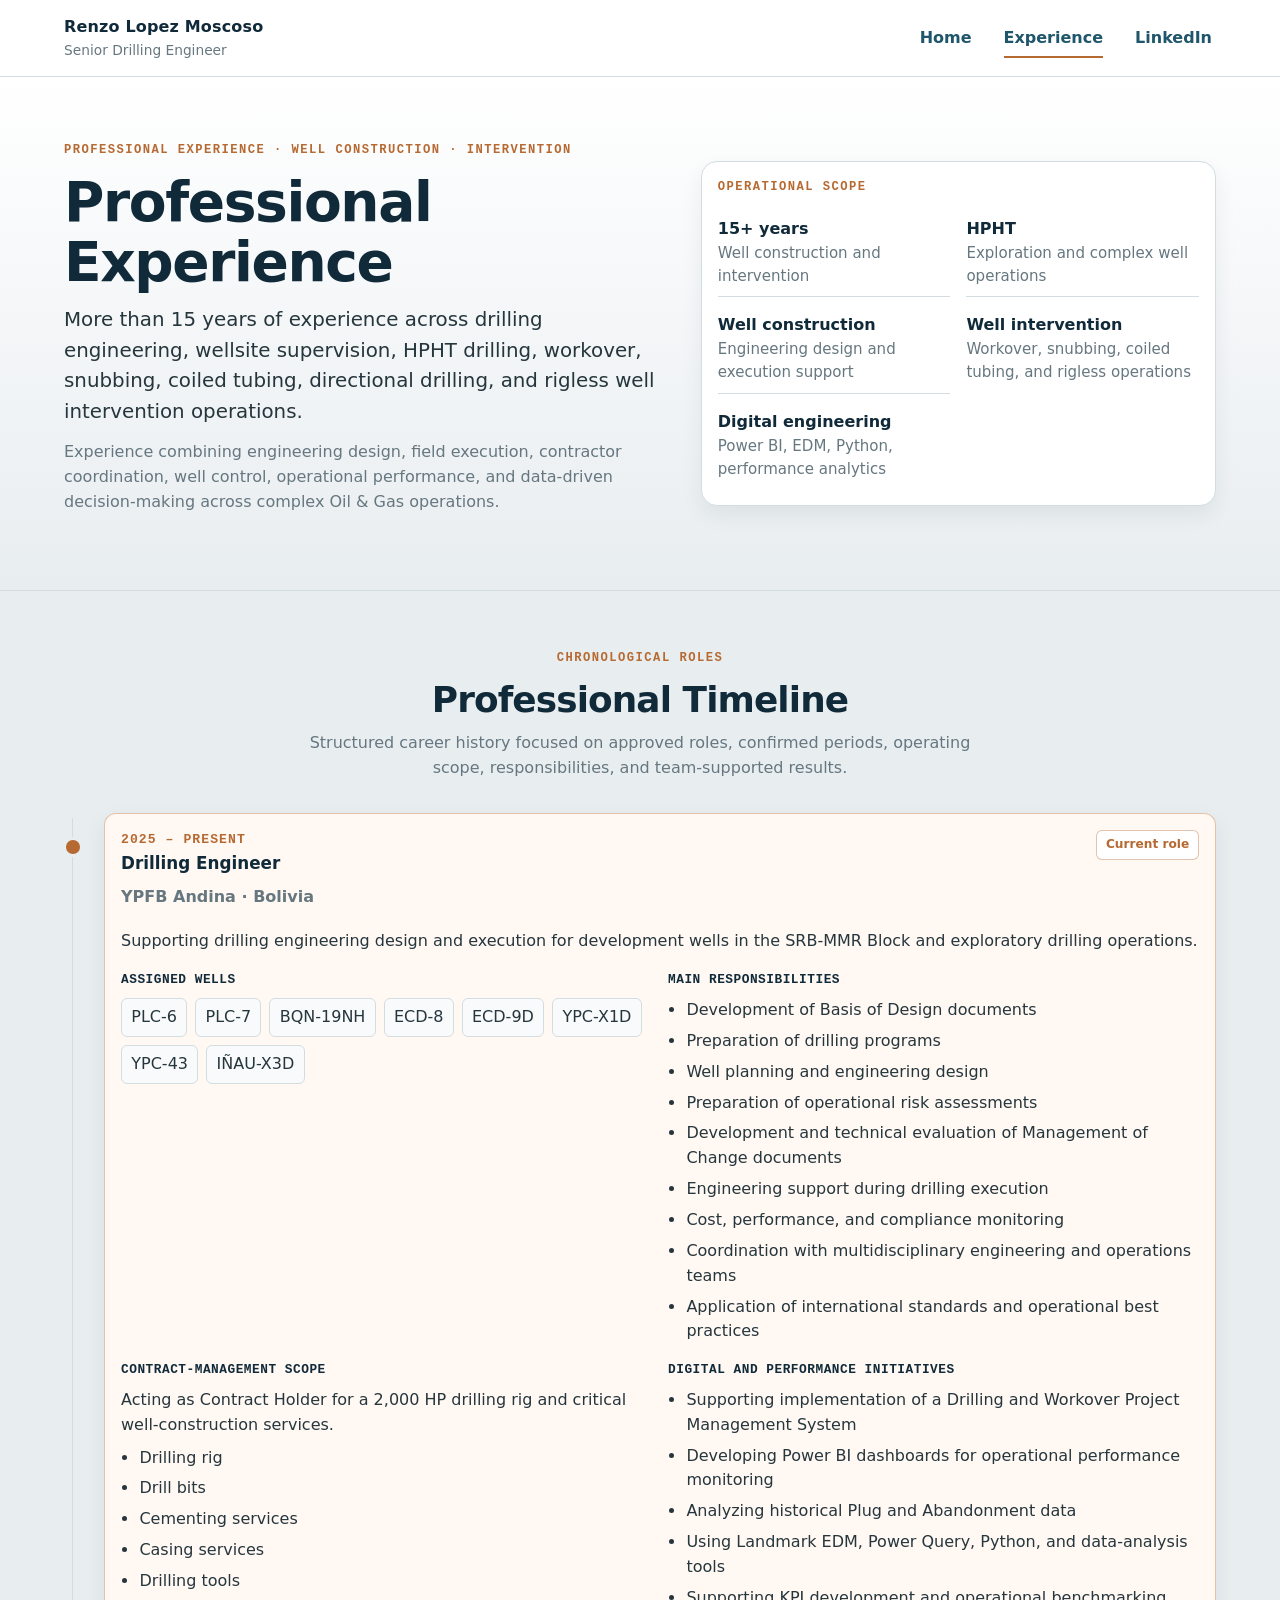
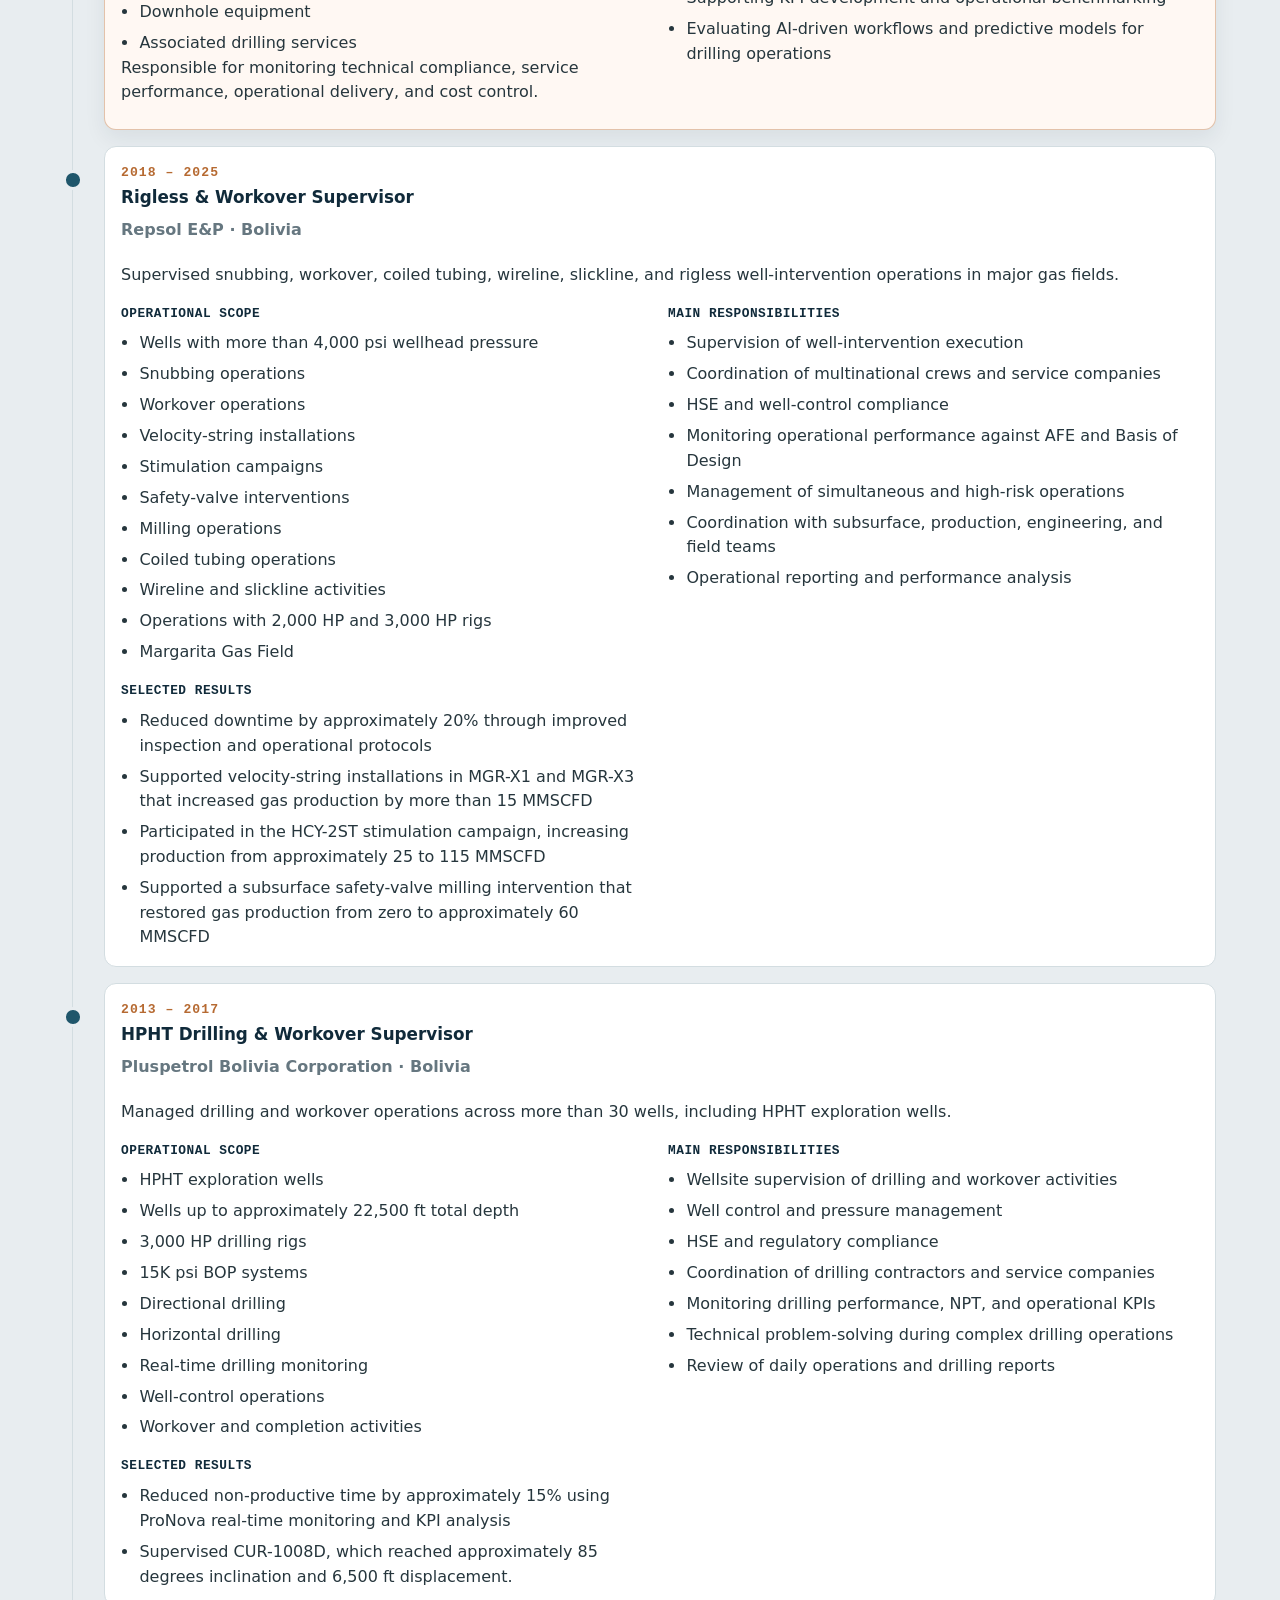
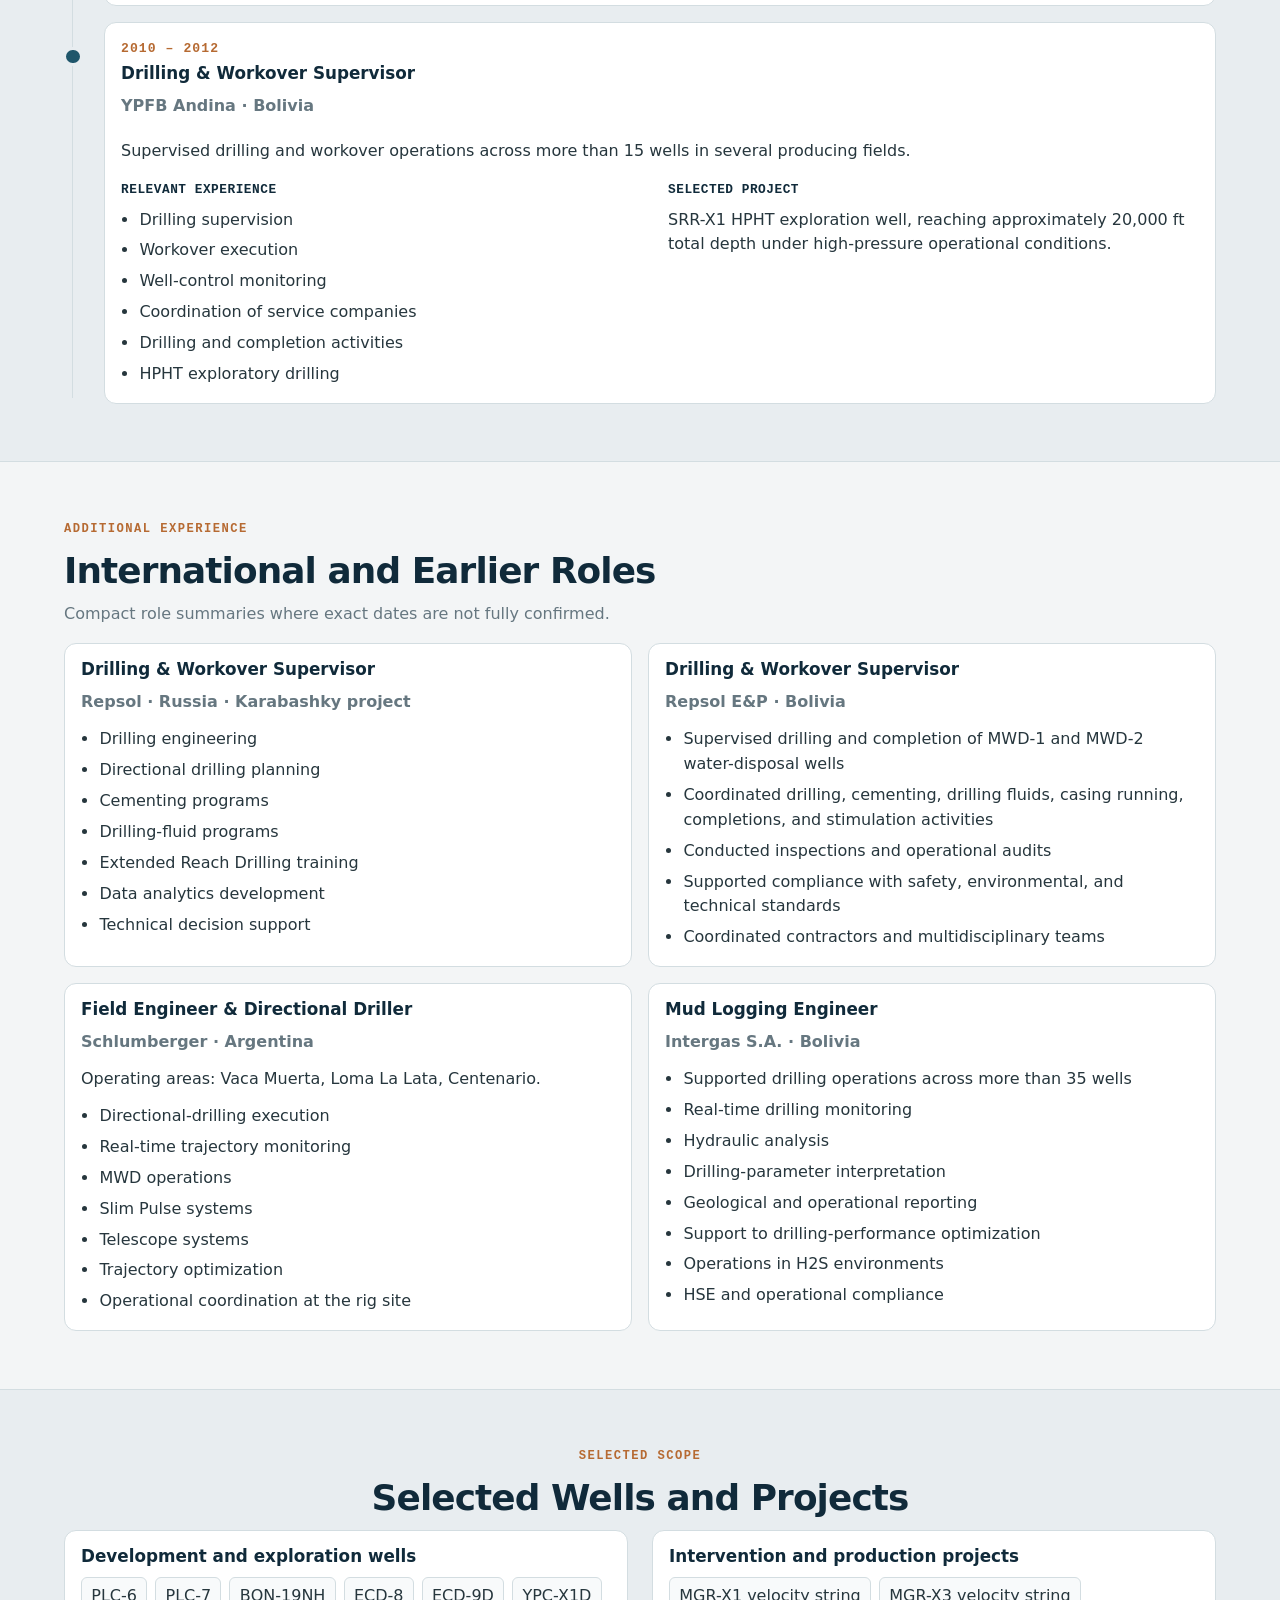
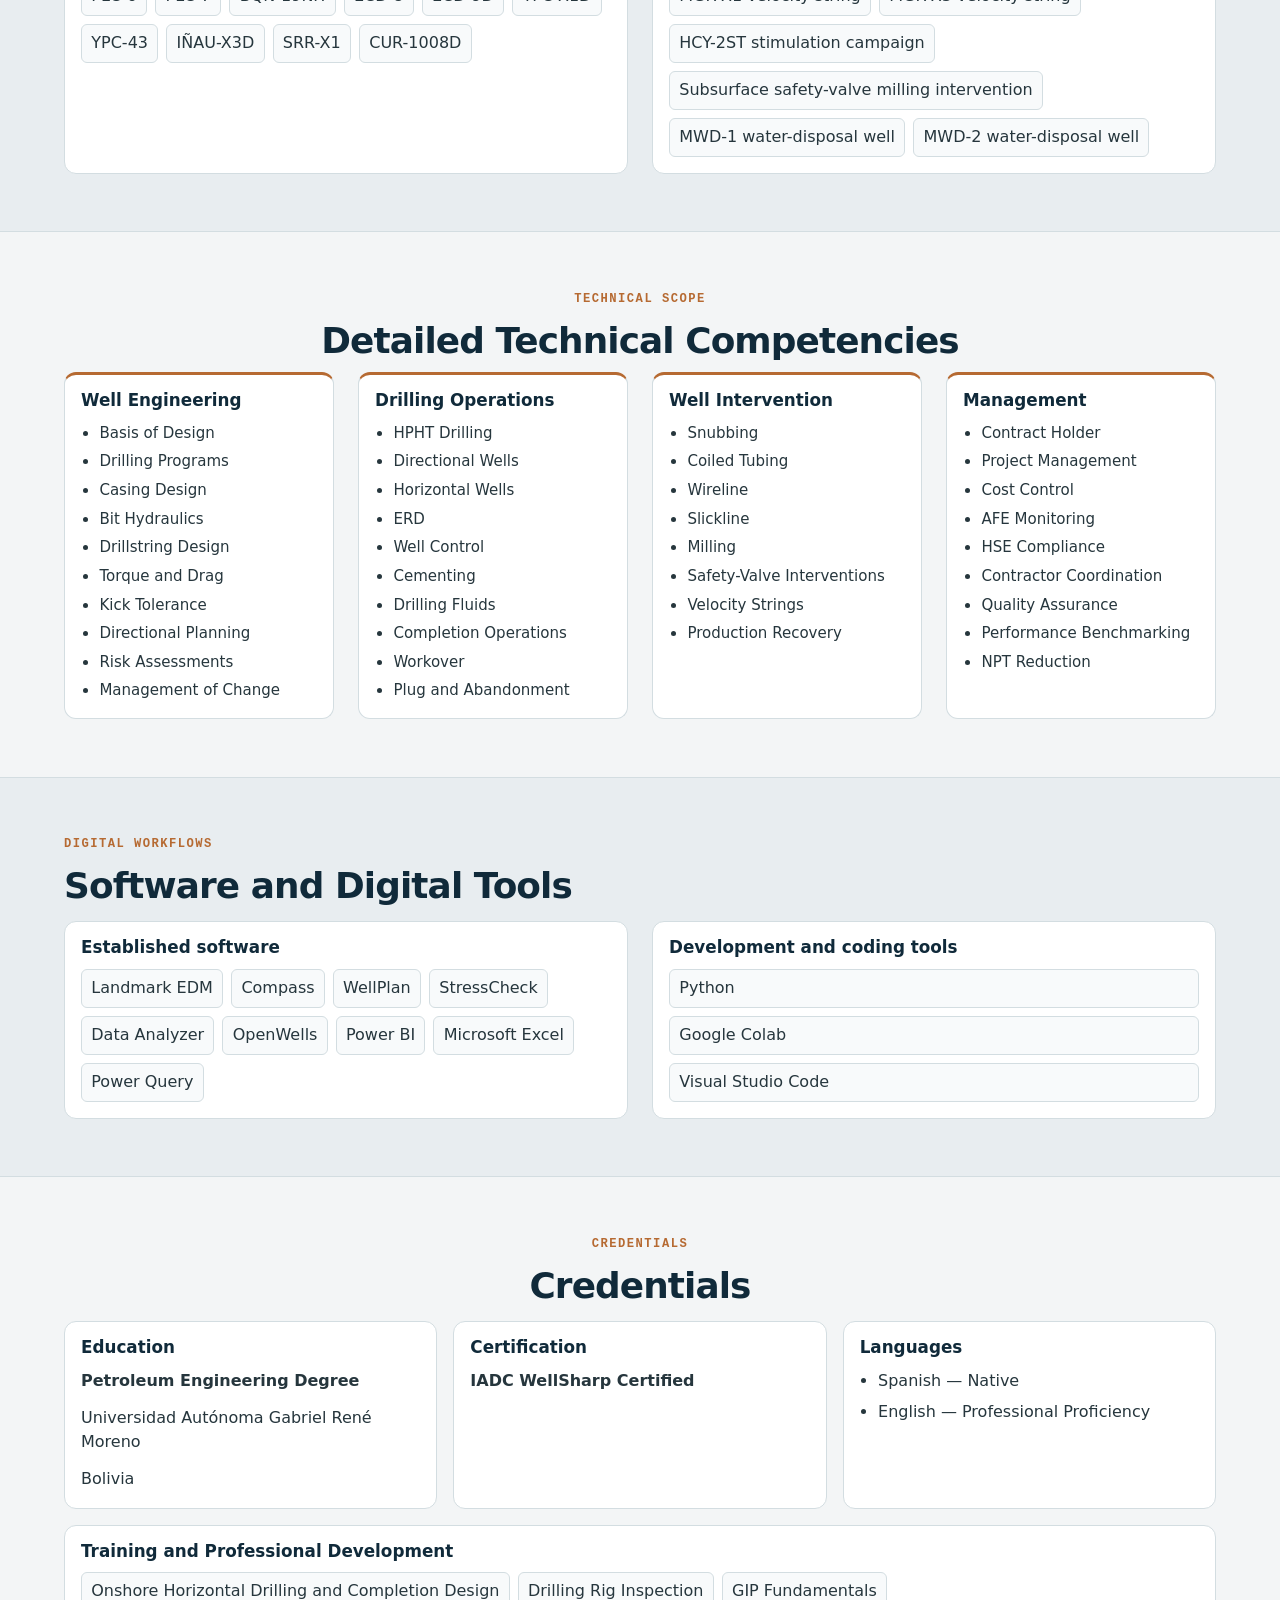
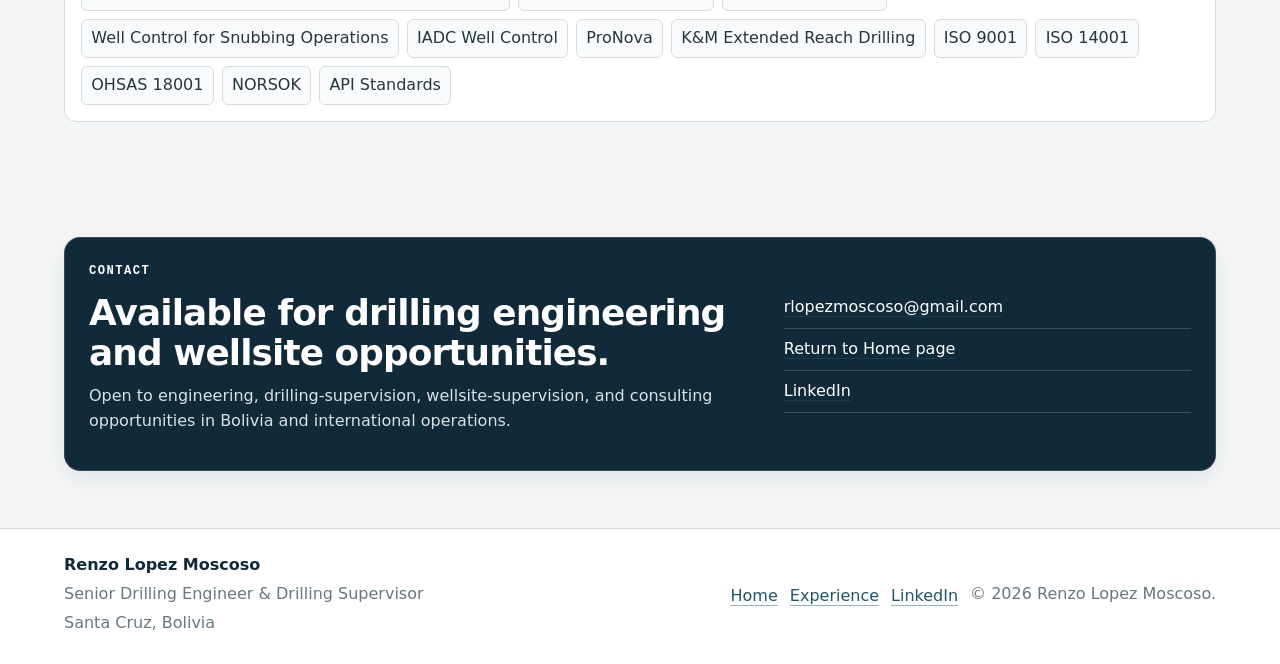
==== commit b1003e0c: "style: compact executive layout and refine experience hierarchy" ====
--- a/experience.html
+++ b/experience.html
@@ -125,7 +125,7 @@
 
               <div>
                 <h4>Contract-management scope</h4>
-                <p>Acting as Contract Holder for a 2000 HP drilling rig and critical well-construction services.</p>
+                <p>Acting as Contract Holder for a 2,000 HP drilling rig and critical well-construction services.</p>
                 <ul>
                   <li>Drilling rig</li>
                   <li>Drill bits</li>
@@ -176,7 +176,7 @@
                   <li>Milling operations</li>
                   <li>Coiled tubing operations</li>
                   <li>Wireline and slickline activities</li>
-                  <li>Operations with 2000 HP and 3000 HP rigs</li>
+                  <li>Operations with 2,000 HP and 3,000 HP rigs</li>
                   <li>Margarita Gas Field</li>
                 </ul>
               </div>
@@ -223,7 +223,7 @@
                 <ul>
                   <li>HPHT exploration wells</li>
                   <li>Wells up to approximately 22,500 ft total depth</li>
-                  <li>3000 HP drilling rigs</li>
+                  <li>3,000 HP drilling rigs</li>
                   <li>15K psi BOP systems</li>
                   <li>Directional drilling</li>
                   <li>Horizontal drilling</li>
@@ -401,7 +401,7 @@
       <div class="container">
         <div class="section-heading centered-heading">
           <p class="eyebrow">Technical scope</p>
-          <h2 id="competencies-title">Technical Competencies</h2>
+          <h2 id="competencies-title">Detailed Technical Competencies</h2>
         </div>
 
         <div class="card-grid expertise-grid">
@@ -476,20 +476,31 @@
           <h2 id="tools-title">Software and Digital Tools</h2>
         </div>
 
-        <ul class="tag-list large-tag-list">
-          <li>Landmark EDM</li>
-          <li>Compass</li>
-          <li>WellPlan</li>
-          <li>StressCheck</li>
-          <li>Data Analyzer</li>
-          <li>OpenWells</li>
-          <li>Power BI</li>
-          <li>Microsoft Excel</li>
-          <li>Power Query</li>
-          <li>Python</li>
-          <li>Google Colab</li>
-          <li>Visual Studio Code</li>
-        </ul>
+        <div class="two-column-grid tool-groups">
+          <article class="tool-panel">
+            <h3>Established software</h3>
+            <ul class="tag-list">
+              <li>Landmark EDM</li>
+              <li>Compass</li>
+              <li>WellPlan</li>
+              <li>StressCheck</li>
+              <li>Data Analyzer</li>
+              <li>OpenWells</li>
+              <li>Power BI</li>
+              <li>Microsoft Excel</li>
+              <li>Power Query</li>
+            </ul>
+          </article>
+
+          <article class="tool-panel">
+            <h3>Development and coding tools</h3>
+            <ul class="development-list">
+              <li>Python</li>
+              <li>Google Colab</li>
+              <li>Visual Studio Code</li>
+            </ul>
+          </article>
+        </div>
       </div>
     </section>
 
@@ -497,7 +508,7 @@
       <div class="container">
         <div class="section-heading centered-heading">
           <p class="eyebrow">Credentials</p>
-          <h2 id="credentials-title">Education, Certification, Training, and Languages</h2>
+          <h2 id="credentials-title">Credentials</h2>
         </div>
 
         <div class="credential-grid">
--- a/css/styles.css
+++ b/css/styles.css
@@ -17,30 +17,33 @@
   --space-5: 1.5rem;
   --space-6: 2rem;
   --space-7: 3rem;
-  --section-space: clamp(3.5rem, 6vw, 5.5rem);
+  --section-space: clamp(3rem, 5vw, 4.75rem);
+  --experience-section-space: clamp(2.75rem, 4.5vw, 4.25rem);
   --radius-sm: 0.375rem;
   --radius-md: 0.75rem;
   --radius-lg: 1rem;
   --container: 72rem;
-  --shadow-primary: 0 1.25rem 2.75rem rgba(16, 42, 58, 0.12);
-  --shadow-standard: 0 0.75rem 1.75rem rgba(16, 42, 58, 0.08);
+  --shadow-primary: 0 1rem 2.1rem rgba(16, 42, 58, 0.1);
+  --shadow-standard: 0 0.55rem 1.35rem rgba(16, 42, 58, 0.07);
+  --timeline-rail-x: 0.5rem;
+  --timeline-marker-size: 0.85rem;
+  --timeline-marker-border: 3px;
 }
-
 * { box-sizing: border-box; }
 html { color-scheme: light; scroll-behavior: smooth; }
-body { min-width: 320px; margin: 0; color: var(--color-text); font-family: var(--font-body); line-height: 1.6; background: var(--color-bg); }
+body { min-width: 320px; margin: 0; color: var(--color-text); font-family: var(--font-body); line-height: 1.55; background: var(--color-bg); }
 a { color: var(--color-petroleum); text-decoration-color: rgba(31, 86, 107, 0.45); text-underline-offset: 0.22em; }
 a:hover { color: var(--color-navy); }
 :focus-visible { outline: 3px solid var(--color-copper); outline-offset: 4px; }
-h1, h2, h3 { margin: 0 0 var(--space-4); color: var(--color-navy); line-height: 1.1; letter-spacing: -0.025em; }
-h1 { font-size: clamp(2.5rem, 5.5vw, 4.5rem); }
-.experience-hero h1 { font-size: clamp(2.25rem, 4.5vw, 3.6rem); }
-h2 { font-size: clamp(1.75rem, 3vw, 2.6rem); }
-h3 { font-size: 1.08rem; letter-spacing: 0; }
-h4 { margin: 0 0 var(--space-3); color: var(--color-navy); font-family: var(--font-mono); font-size: 0.82rem; letter-spacing: 0.04em; text-transform: uppercase; }
-p { margin: 0 0 var(--space-4); }
-ul { margin-block: 0; padding-left: 1.2rem; }
-li + li { margin-top: var(--space-2); }
+h1, h2, h3 { margin: 0 0 var(--space-3); color: var(--color-navy); line-height: 1.1; letter-spacing: -0.025em; }
+h1 { font-size: clamp(2.4rem, 4.8vw, 4.1rem); }
+.experience-hero h1 { font-size: clamp(2.25rem, 4.3vw, 3.45rem); }
+h2 { font-size: clamp(1.7rem, 2.8vw, 2.45rem); }
+h3 { font-size: 1.05rem; letter-spacing: 0; }
+h4 { margin: 0 0 var(--space-2); color: var(--color-navy); font-family: var(--font-mono); font-size: 0.8rem; letter-spacing: 0.04em; text-transform: uppercase; }
+p { margin: 0 0 var(--space-3); }
+ul { margin-block: 0; padding-left: 1.15rem; }
+.expertise-card li + li, .role-card ul:not(.tag-list) li + li, .compact-role li + li, .credential-card ul:not(.tag-list) li + li, .framework-card ul:not(.tag-list) li + li { margin-top: 0.38rem; }
 .container { width: min(100% - 2rem, var(--container)); margin-inline: auto; }
 .skip-link { position: absolute; left: var(--space-4); top: var(--space-4); z-index: 20; transform: translateY(-150%); padding: var(--space-2) var(--space-3); border-radius: var(--radius-sm); color: #fff; background: var(--color-navy); }
 .skip-link:focus { transform: translateY(0); }
@@ -54,106 +57,87 @@
 .nav-toggle-line { display: block; width: 1.35rem; height: 2px; background: currentColor; }
 .primary-nav { position: absolute; inset: 100% 1rem auto; display: none; padding: var(--space-4); border: 1px solid var(--color-border); border-radius: 0 0 var(--radius-md) var(--radius-md); background: var(--color-surface); box-shadow: var(--shadow-standard); }
 .primary-nav.is-open { display: block; }
-.nav-list, .footer-links { display: flex; flex-direction: column; gap: var(--space-3); padding: 0; margin: 0; list-style: none; }
-.nav-link { position: relative; display: inline-flex; min-height: 2.5rem; align-items: center; color: var(--color-petroleum); font-weight: 700; text-decoration: none; }
-.nav-link.active::after, .nav-link[aria-current="page"]::after { content: ""; position: absolute; left: 0; right: 0; bottom: 0.15rem; height: 2px; background: var(--color-copper); }
-.button { display: inline-flex; align-items: center; justify-content: center; min-height: 2.75rem; padding: 0.72rem 1.05rem; border: 1px solid var(--color-petroleum); border-radius: var(--radius-sm); color: #fff; background: var(--color-petroleum); font-weight: 800; text-decoration: none; }
+.nav-list { display: flex; flex-direction: column; align-items: stretch; gap: var(--space-2); padding: 0; margin: 0; list-style: none; }
+.nav-list li, .footer-links li { margin: 0; padding: 0; }
+.nav-list li { display: flex; align-items: center; }
+.footer-links { display: flex; flex-direction: column; gap: var(--space-3); padding: 0; margin: 0; list-style: none; }
+.nav-link { position: relative; display: inline-flex; min-height: 2.75rem; align-items: center; justify-content: center; margin: 0; padding: 0 var(--space-1); color: var(--color-petroleum); font-weight: 700; line-height: 1; text-decoration: none; }
+.nav-link.active::after, .nav-link[aria-current="page"]::after { content: ""; position: absolute; left: var(--space-1); right: var(--space-1); bottom: 0.15rem; height: 2px; background: var(--color-copper); pointer-events: none; }
+.button { display: inline-flex; align-items: center; justify-content: center; min-height: 2.7rem; padding: 0.66rem 1rem; border: 1px solid var(--color-petroleum); border-radius: var(--radius-sm); color: #fff; background: var(--color-petroleum); font-weight: 800; text-decoration: none; }
 .button:hover { color: #fff; background: var(--color-navy); }
 .button-quiet { color: var(--color-petroleum); background: transparent; }
 .button-quiet:hover { color: var(--color-navy); background: var(--color-surface-muted); }
 .section { padding-block: var(--section-space); }
+.experience-hero ~ .section { padding-block: var(--experience-section-space); }
 .section-surface { border-block: 1px solid var(--color-border); background: var(--color-surface-muted); }
-.section-heading { max-width: 43rem; }
+.section-heading { max-width: 42rem; }
 .centered-heading { margin-inline: auto; text-align: center; }
 .section-intro, .hero-support { color: var(--color-muted); }
-.eyebrow, .panel-kicker { color: var(--color-copper); font-family: var(--font-mono); font-size: 0.78rem; font-weight: 800; letter-spacing: 0.12em; text-transform: uppercase; }
-.lead { max-width: 47rem; color: var(--color-text); font-size: clamp(1.08rem, 2vw, 1.32rem); }
-.hero { overflow: hidden; background: linear-gradient(180deg, #fff 0%, var(--color-bg) 100%); }
-.hero-grid { display: grid; gap: var(--space-7); align-items: center; }
-.hero-facts { display: grid; gap: var(--space-3); margin: var(--space-5) 0 0; }
+.eyebrow, .panel-kicker { color: var(--color-copper); font-family: var(--font-mono); font-size: 0.76rem; font-weight: 800; letter-spacing: 0.12em; text-transform: uppercase; }
+.lead { max-width: 47rem; color: var(--color-text); font-size: clamp(1.05rem, 1.8vw, 1.24rem); }
+.hero { overflow: hidden; padding-block: clamp(3.25rem, 5vw, 4.75rem); background: linear-gradient(180deg, #fff 0%, var(--color-bg) 100%); }
+.hero-grid { display: grid; gap: var(--space-6); align-items: center; }
+.hero-facts { display: grid; gap: var(--space-3); margin: var(--space-4) 0 0; }
 .hero-facts div { padding-left: var(--space-3); border-left: 3px solid var(--color-copper); }
-.hero-facts dt { color: var(--color-muted); font-family: var(--font-mono); font-size: 0.76rem; font-weight: 800; letter-spacing: 0.08em; text-transform: uppercase; }
+.hero-facts dt { color: var(--color-muted); font-family: var(--font-mono); font-size: 0.74rem; font-weight: 800; letter-spacing: 0.08em; text-transform: uppercase; }
 .hero-facts dd { margin: 0; color: var(--color-navy); font-weight: 800; }
-.action-row { display: flex; flex-wrap: wrap; gap: var(--space-3); margin-top: var(--space-5); }
-.executive-metrics { padding: var(--space-5); border: 1px solid var(--color-border); border-radius: var(--radius-lg); background: var(--color-surface); box-shadow: var(--shadow-primary); }
-.metrics-heading { padding-bottom: var(--space-4); border-bottom: 1px solid var(--color-border); }
-.metrics-heading h2 { font-size: clamp(1.35rem, 2vw, 1.8rem); }
+.action-row { display: flex; flex-wrap: wrap; gap: var(--space-3); margin-top: var(--space-4); }
+.executive-metrics { padding: var(--space-4); border: 1px solid var(--color-border); border-radius: var(--radius-lg); background: var(--color-surface); box-shadow: var(--shadow-standard); }
+.metrics-heading { padding-bottom: var(--space-3); border-bottom: 1px solid var(--color-border); }
+.metrics-heading h2 { font-size: clamp(1.3rem, 1.8vw, 1.65rem); }
 .metrics-list, .summary-stats { display: grid; gap: 0; margin: 0; }
-.metrics-list div { display: grid; grid-template-columns: minmax(7rem, 0.65fr) 1fr; gap: var(--space-3); padding: var(--space-4) 0; border-bottom: 1px solid var(--color-border); }
+.metrics-list div { margin-top: 0; display: grid; gap: var(--space-1); padding: var(--space-3) 0; border-bottom: 1px solid var(--color-border); }
 .metrics-list div:last-child { border-bottom: 0; }
-.metrics-list dt { color: var(--color-copper); font-size: clamp(1.35rem, 4vw, 2rem); font-weight: 900; line-height: 1; }
-.metrics-list dd { margin: 0; color: var(--color-muted); }
+.metrics-list dt { color: var(--color-copper); font-size: clamp(1.25rem, 3vw, 1.72rem); font-weight: 900; line-height: 1; }
+.metrics-list dd { margin: 0; color: var(--color-muted); font-size: 0.94rem; }
 .content-grid, .two-column-grid, .card-grid, .metric-grid { display: grid; gap: var(--space-5); }
-.profile-copy { max-width: 48rem; padding: var(--space-5); border-left: 4px solid var(--color-copper); background: rgba(255, 255, 255, 0.62); }
+.profile-copy { max-width: 46rem; padding: var(--space-4) var(--space-5); border-left: 4px solid var(--color-copper); background: rgba(255, 255, 255, 0.62); }
+.profile-copy p { margin-bottom: var(--space-3); }
 .profile-copy p:last-child, .framework-card p:last-child, .credential-card p:last-child { margin-bottom: 0; }
 .expertise-card, .metric-card, .tool-panel, .framework-card, .compact-role, .credential-card, .role-card { border: 1px solid var(--color-border); border-radius: var(--radius-md); background: var(--color-surface); }
-.expertise-card { padding: var(--space-5); border-top: 3px solid var(--color-copper); box-shadow: none; }
-.metric-grid { grid-template-columns: repeat(auto-fit, minmax(12rem, 1fr)); margin-top: var(--space-6); }
-.metric-card { min-height: 9rem; padding: var(--space-4); box-shadow: var(--shadow-standard); }
-.metric-card strong { display: block; color: var(--color-copper); font-size: clamp(1.55rem, 4vw, 2.15rem); line-height: 1; }
-.metric-card span { color: var(--color-muted); }
+.expertise-card { padding: var(--space-4); border-top: 3px solid var(--color-copper); box-shadow: none; }
+.expertise-card ul { font-size: 0.94rem; line-height: 1.5; }
 .achievement-list { display: grid; gap: var(--space-3); padding: 0; list-style: none; }
-.achievement-list li { margin: 0; padding: var(--space-4); border-left: 3px solid var(--color-copper); background: var(--color-surface); }
-.tool-panel, .framework-card, .compact-role, .credential-card { padding: var(--space-5); }
+.achievement-list li { margin: 0; padding: 0.85rem 1rem; border-left: 3px solid var(--color-copper); background: var(--color-surface); }
+.achievement-list strong { color: var(--color-copper); font-weight: 900; }
+.tool-panel, .framework-card, .compact-role, .credential-card { padding: var(--space-4); }
 .tag-list { display: flex; flex-wrap: wrap; gap: var(--space-2); padding: 0; list-style: none; }
-.tag-list li { margin: 0; padding: 0.42rem 0.62rem; border: 1px solid var(--color-border); border-radius: var(--radius-sm); color: var(--color-text); background: #f8fafb; }
-.framework-card .tag-list { margin-top: var(--space-4); }
-.contact-section { padding-block-start: var(--space-6); }
-.contact-card { display: grid; gap: var(--space-5); padding: var(--space-6); border: 1px solid rgba(255,255,255,0.16); border-radius: var(--radius-lg); color: #edf6f8; background: var(--color-navy); box-shadow: var(--shadow-primary); }
+.tag-list li, .development-list li { margin: 0; padding: 0.38rem 0.58rem; border: 1px solid var(--color-border); border-radius: var(--radius-sm); color: var(--color-text); background: #f8fafb; }
+.development-list { display: grid; gap: var(--space-2); padding: 0; list-style: none; }
+.framework-card .tag-list, .tool-groups { margin-top: var(--space-4); }
+.contact-section { padding-block-start: var(--space-5); }
+.contact-card { display: grid; gap: var(--space-4); padding: var(--space-5); border: 1px solid rgba(255,255,255,0.16); border-radius: var(--radius-lg); color: #edf6f8; background: var(--color-navy); box-shadow: var(--shadow-standard); }
 .contact-card h2, .contact-card .eyebrow { color: #fff; }
 .contact-card p { color: #d7e2e7; }
-.contact-list { display: grid; gap: var(--space-3); font-style: normal; }
+.contact-list { display: grid; gap: var(--space-2); font-style: normal; }
 .contact-list span, .contact-list a:not(.button) { padding-bottom: var(--space-2); border-bottom: 1px solid rgba(255,255,255,0.16); color: #fff; }
 .site-footer { border-top: 1px solid var(--color-border); color: var(--color-muted); background: var(--color-surface); }
-.footer-layout { display: grid; gap: var(--space-4); padding-block: var(--space-6); }
-.footer-name { margin-bottom: var(--space-1); color: var(--color-navy); font-weight: 800; }
+.footer-layout { display: grid; gap: var(--space-3); padding-block: 1.5rem; }
+.footer-layout p { margin-bottom: var(--space-1); }
+.footer-name { color: var(--color-navy); font-weight: 800; }
 .copyright { margin: 0; }
-
-/* Experience page */
 .experience-hero { background: linear-gradient(180deg, #fff 0%, var(--color-surface-muted) 100%); }
-.experience-summary-panel { padding: var(--space-5); border: 1px solid var(--color-border); border-radius: var(--radius-lg); background: var(--color-surface); box-shadow: var(--shadow-standard); }
-.summary-stats div { padding: var(--space-3) 0; border-bottom: 1px solid var(--color-border); }
+.experience-summary-panel { padding: var(--space-4); border: 1px solid var(--color-border); border-radius: var(--radius-lg); background: var(--color-surface); box-shadow: var(--shadow-standard); }
+.summary-stats { gap: var(--space-2); }
+.summary-stats div { margin-top: 0; padding: var(--space-2) 0; border-bottom: 1px solid var(--color-border); }
 .summary-stats div:last-child { border-bottom: 0; }
 .summary-stats dt { color: var(--color-navy); font-weight: 900; }
-.summary-stats dd { margin: 0; color: var(--color-muted); }
-.timeline { display: grid; gap: var(--space-5); margin-top: var(--space-7); padding-left: var(--space-4); }
-.role-card { position: relative; padding: var(--space-5); box-shadow: none; }
-.role-card::after { content: ""; position: absolute; left: -0.68rem; top: 1.7rem; width: 0.85rem; height: 0.85rem; border: 3px solid var(--color-surface-muted); border-radius: 50%; background: var(--color-petroleum); }
-.current-role { border-color: rgba(182, 106, 50, 0.38); background: #fff8f3; box-shadow: var(--shadow-primary); }
-.current-role::after { background: var(--color-copper); }
-.role-header { display: flex; flex-wrap: wrap; align-items: flex-start; justify-content: space-between; gap: var(--space-3); margin-bottom: var(--space-3); }
-.role-period { margin-bottom: var(--space-1); color: var(--color-copper); font-family: var(--font-mono); font-size: 0.84rem; font-weight: 900; letter-spacing: 0.08em; text-transform: uppercase; }
+.summary-stats dd { margin: 0; color: var(--color-muted); font-size: 0.94rem; }
+.timeline { display: grid; gap: var(--space-4); margin-top: var(--space-6); }
+.role-card { position: relative; padding: var(--space-4); box-shadow: none; }
+.current-role { border-color: rgba(182, 106, 50, 0.38); background: #fff8f3; box-shadow: var(--shadow-standard); }
+.role-header { display: flex; flex-wrap: wrap; align-items: flex-start; justify-content: space-between; gap: var(--space-3); margin-bottom: var(--space-2); }
+.role-period { margin-bottom: var(--space-1); color: var(--color-copper); font-family: var(--font-mono); font-size: 0.82rem; font-weight: 900; letter-spacing: 0.08em; text-transform: uppercase; }
 .role-company { color: var(--color-muted); font-weight: 800; }
-.role-status { padding: 0.32rem 0.6rem; border: 1px solid rgba(182, 106, 50, 0.4); border-radius: var(--radius-sm); color: var(--color-copper); background: #fff; font-size: 0.78rem; font-weight: 800; }
-.role-columns { display: grid; gap: var(--space-5); margin-top: var(--space-5); }
-.compact-role-grid, .credential-grid { display: grid; gap: var(--space-5); margin-top: var(--space-5); }
-.large-tag-list { margin-top: var(--space-5); }
-
-@media (min-width: 40rem) {
-  .hero-facts { grid-template-columns: repeat(2, minmax(0, 1fr)); }
-  .expertise-grid { grid-template-columns: repeat(2, minmax(0, 1fr)); }
-}
-@media (min-width: 48rem) {
-  .nav-toggle { display: none; }
-  .primary-nav { position: static; display: block; padding: 0; border: 0; border-radius: 0; background: transparent; box-shadow: none; }
-  .nav-list, .footer-links { flex-direction: row; align-items: center; }
-  .content-grid { grid-template-columns: minmax(12rem, 0.75fr) minmax(0, 1.25fr); }
-  .two-column-grid { grid-template-columns: repeat(2, minmax(0, 1fr)); }
-  .contact-card { grid-template-columns: minmax(0, 1.3fr) minmax(16rem, 0.7fr); align-items: center; }
-  .footer-layout { grid-template-columns: 1fr auto; align-items: center; }
-  .copyright { grid-column: 1 / -1; }
-}
-@media (min-width: 64rem) {
-  .hero-grid { grid-template-columns: minmax(0, 1.08fr) minmax(22rem, 0.92fr); }
-  .role-columns { grid-template-columns: repeat(2, minmax(0, 1fr)); }
-  .compact-role-grid { grid-template-columns: repeat(2, minmax(0, 1fr)); }
-  .credential-grid { grid-template-columns: repeat(3, minmax(0, 1fr)); }
-  .credential-card-wide { grid-column: 1 / -1; }
-  .timeline { position: relative; padding-left: var(--space-6); }
-  .timeline::before { content: ""; position: absolute; left: 0; top: 0.35rem; bottom: 0.35rem; width: 1px; background: var(--color-border); }
-  .footer-layout { grid-template-columns: 1fr auto auto; }
-  .copyright { grid-column: auto; }
-}
-@media (prefers-reduced-motion: reduce) {
-  *, *::before, *::after { scroll-behavior: auto; transition-duration: 0.01ms; animation-duration: 0.01ms; animation-iteration-count: 1; }
-}
+.role-status { padding: 0.28rem 0.55rem; border: 1px solid rgba(182, 106, 50, 0.4); border-radius: var(--radius-sm); color: var(--color-copper); background: #fff; font-size: 0.76rem; font-weight: 800; }
+.role-columns { display: grid; gap: var(--space-4); margin-top: var(--space-4); }
+.role-columns p { margin-bottom: var(--space-2); }
+.compact-role-grid, .credential-grid { display: grid; gap: var(--space-4); margin-top: var(--space-4); }
+.compact-role { box-shadow: none; }
+.large-tag-list { margin-top: var(--space-4); }
+@media (min-width: 40rem) { .hero-facts { grid-template-columns: repeat(2, minmax(0, 1fr)); } .expertise-grid { grid-template-columns: repeat(2, minmax(0, 1fr)); } .summary-stats { grid-template-columns: repeat(2, minmax(0, 1fr)); column-gap: var(--space-4); } .summary-stats div:nth-last-child(-n+2) { border-bottom: 0; } }
+@media (min-width: 48rem) { .nav-toggle { display: none; } .primary-nav { position: static; display: block; padding: 0; border: 0; border-radius: 0; background: transparent; box-shadow: none; } .nav-list { flex-direction: row; align-items: center; gap: var(--space-5); } .footer-links { flex-direction: row; align-items: center; } .two-column-grid { grid-template-columns: repeat(2, minmax(0, 1fr)); } .footer-layout { grid-template-columns: 1fr auto; align-items: center; } .copyright { grid-column: 1 / -1; } }
+@media (min-width: 56rem) { .content-grid { grid-template-columns: minmax(12rem, 0.7fr) minmax(0, 1.3fr); } .contact-card { grid-template-columns: minmax(0, 1.25fr) minmax(16rem, 0.75fr); align-items: center; } }
+@media (min-width: 64rem) { .hero-grid { grid-template-columns: minmax(0, 1.08fr) minmax(22rem, 0.92fr); } .metrics-list { grid-template-columns: repeat(2, minmax(0, 1fr)); } .metrics-list div { padding: var(--space-3); } .metrics-list div:nth-child(odd) { border-right: 1px solid var(--color-border); } .metrics-list div:nth-last-child(-n+2) { border-bottom: 0; } .role-columns { grid-template-columns: repeat(2, minmax(0, 1fr)); } .compact-role-grid { grid-template-columns: repeat(2, minmax(0, 1fr)); } .credential-grid { grid-template-columns: repeat(3, minmax(0, 1fr)); } .credential-card-wide { grid-column: 1 / -1; } .timeline { position: relative; padding-left: calc(var(--timeline-rail-x) + var(--space-6)); } .timeline::before { content: ""; position: absolute; left: var(--timeline-rail-x); top: 0.35rem; bottom: 0.35rem; width: 1px; background: var(--color-border); } .role-card::after { content: ""; position: absolute; left: calc(-2rem - 0.425rem - var(--timeline-marker-border)); top: 1.45rem; width: var(--timeline-marker-size); height: var(--timeline-marker-size); border: var(--timeline-marker-border) solid var(--color-surface-muted); border-radius: 50%; background: var(--color-petroleum); } .current-role::after { background: var(--color-copper); } .footer-layout { grid-template-columns: 1fr auto auto; } .copyright { grid-column: auto; } }
+@media (min-width: 72rem) { .expertise-grid { grid-template-columns: repeat(4, minmax(0, 1fr)); } }
+@media (prefers-reduced-motion: reduce) { *, *::before, *::after { scroll-behavior: auto; transition-duration: 0.01ms; animation-duration: 0.01ms; animation-iteration-count: 1; } }
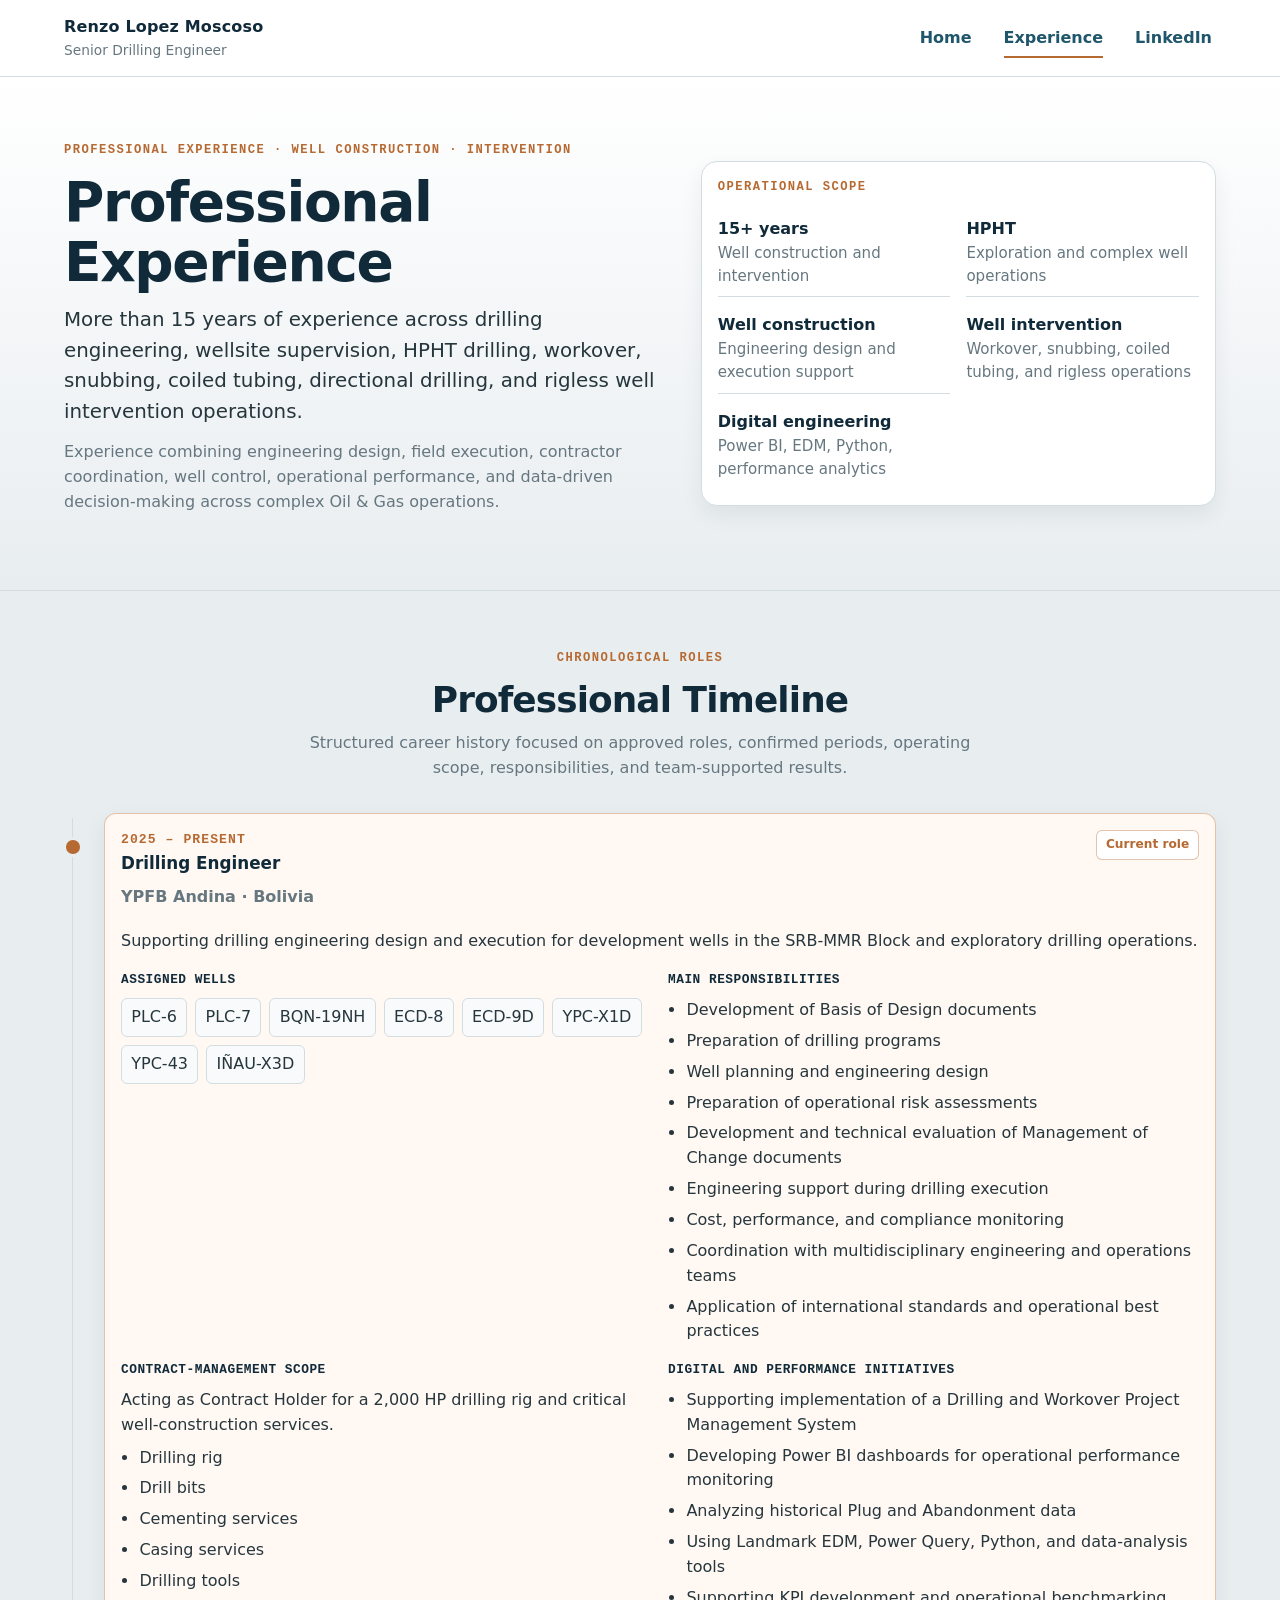
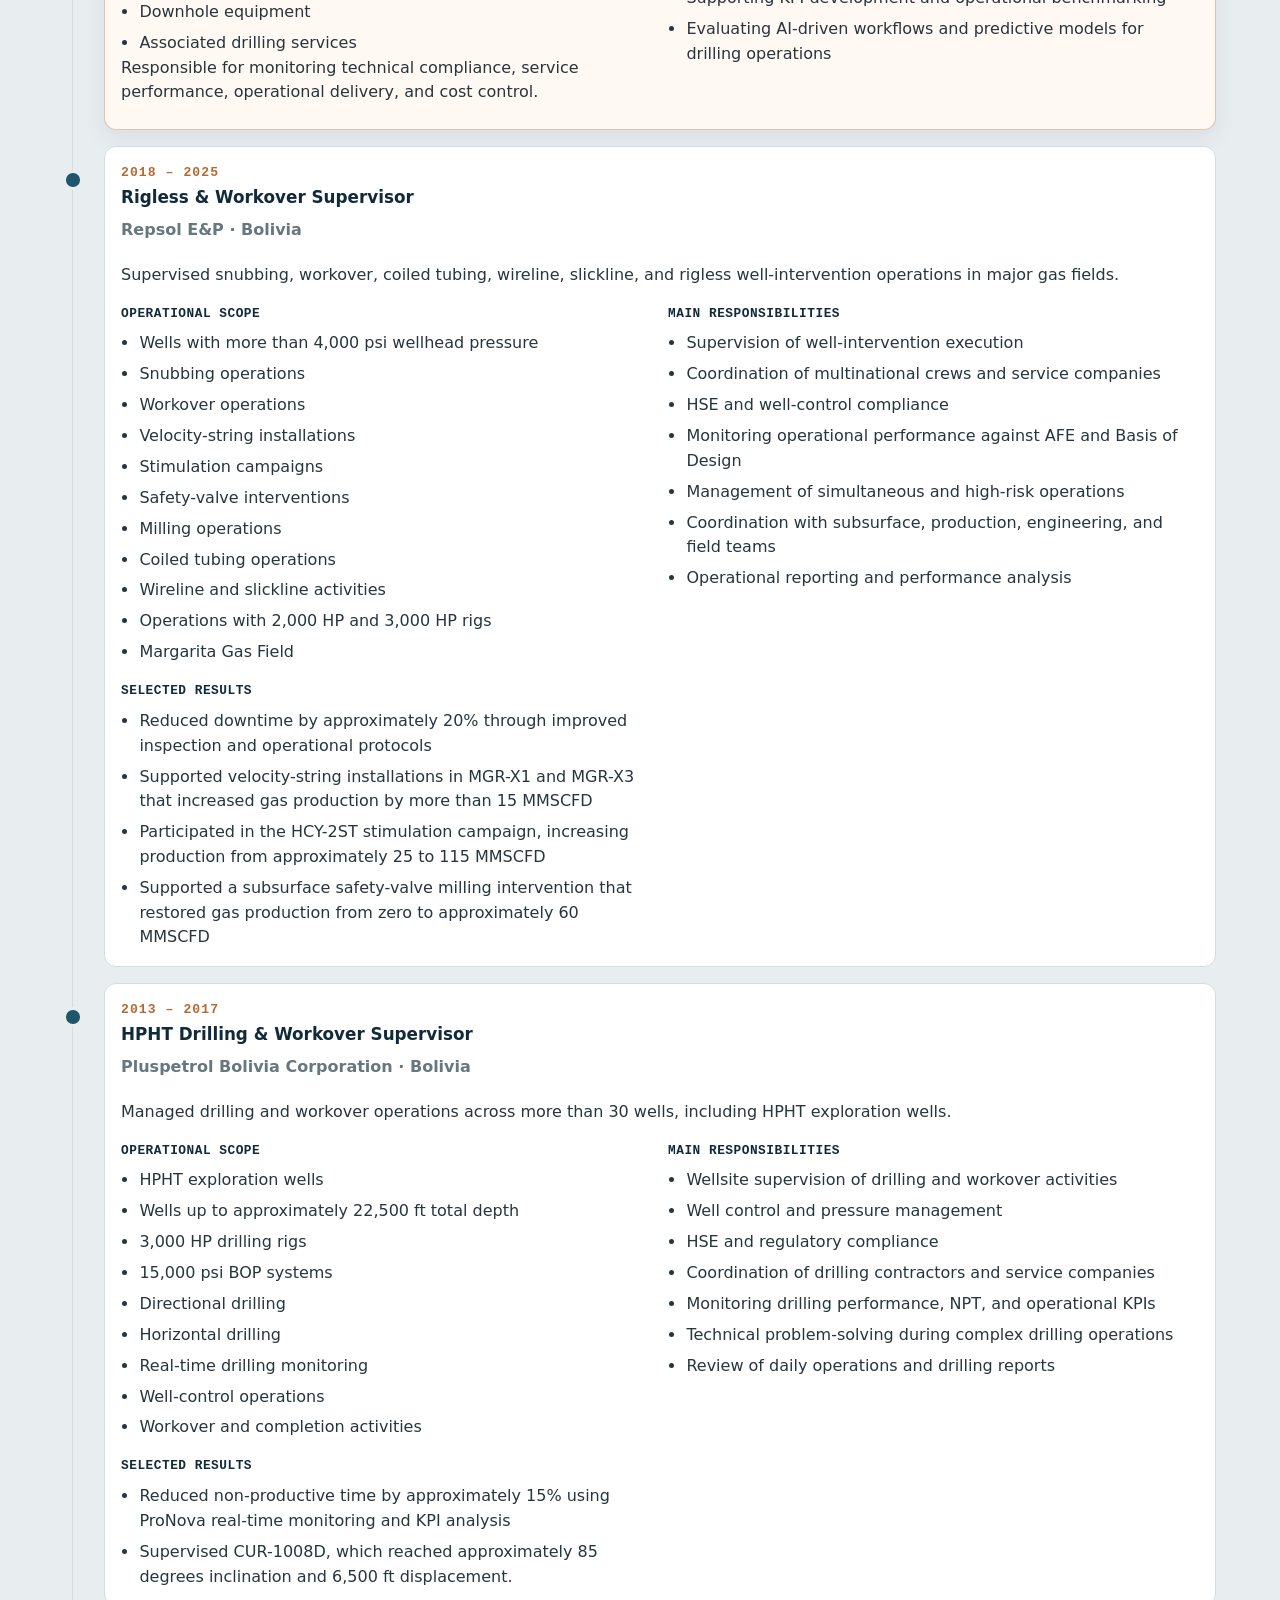
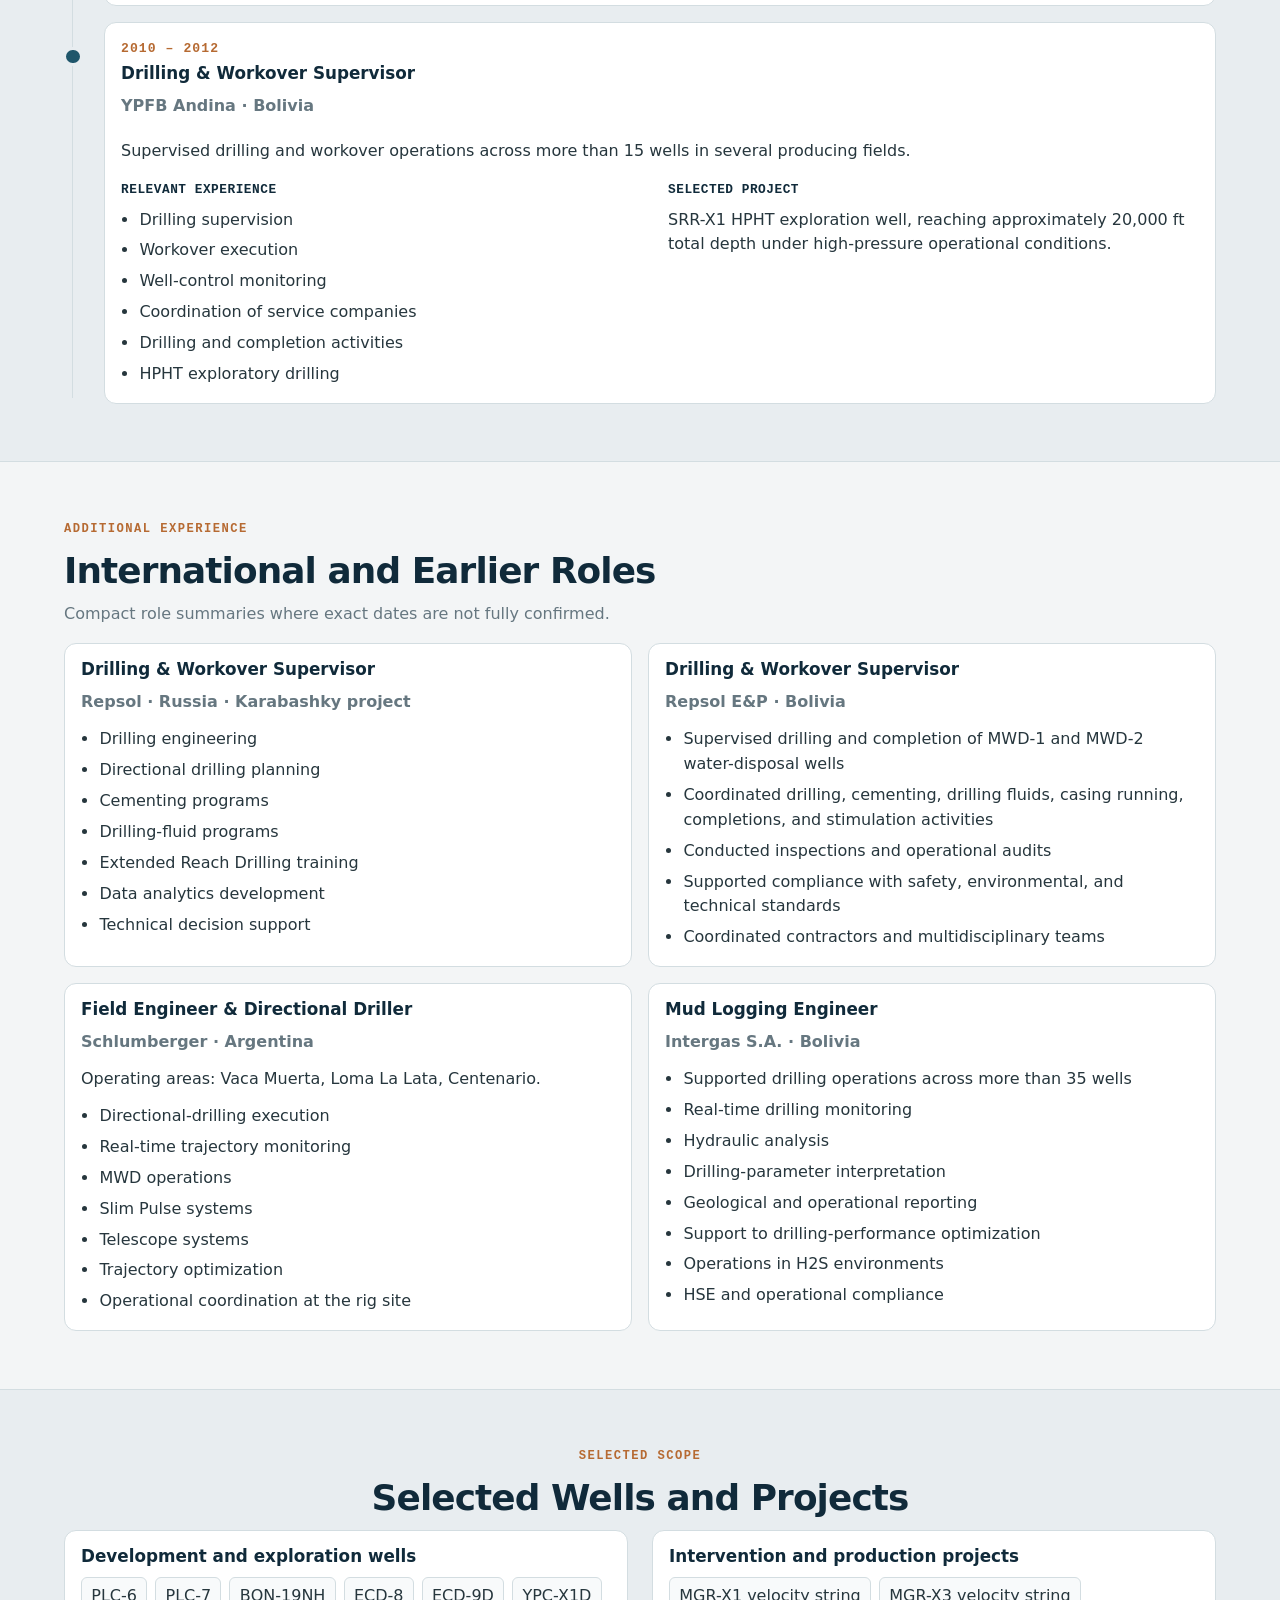
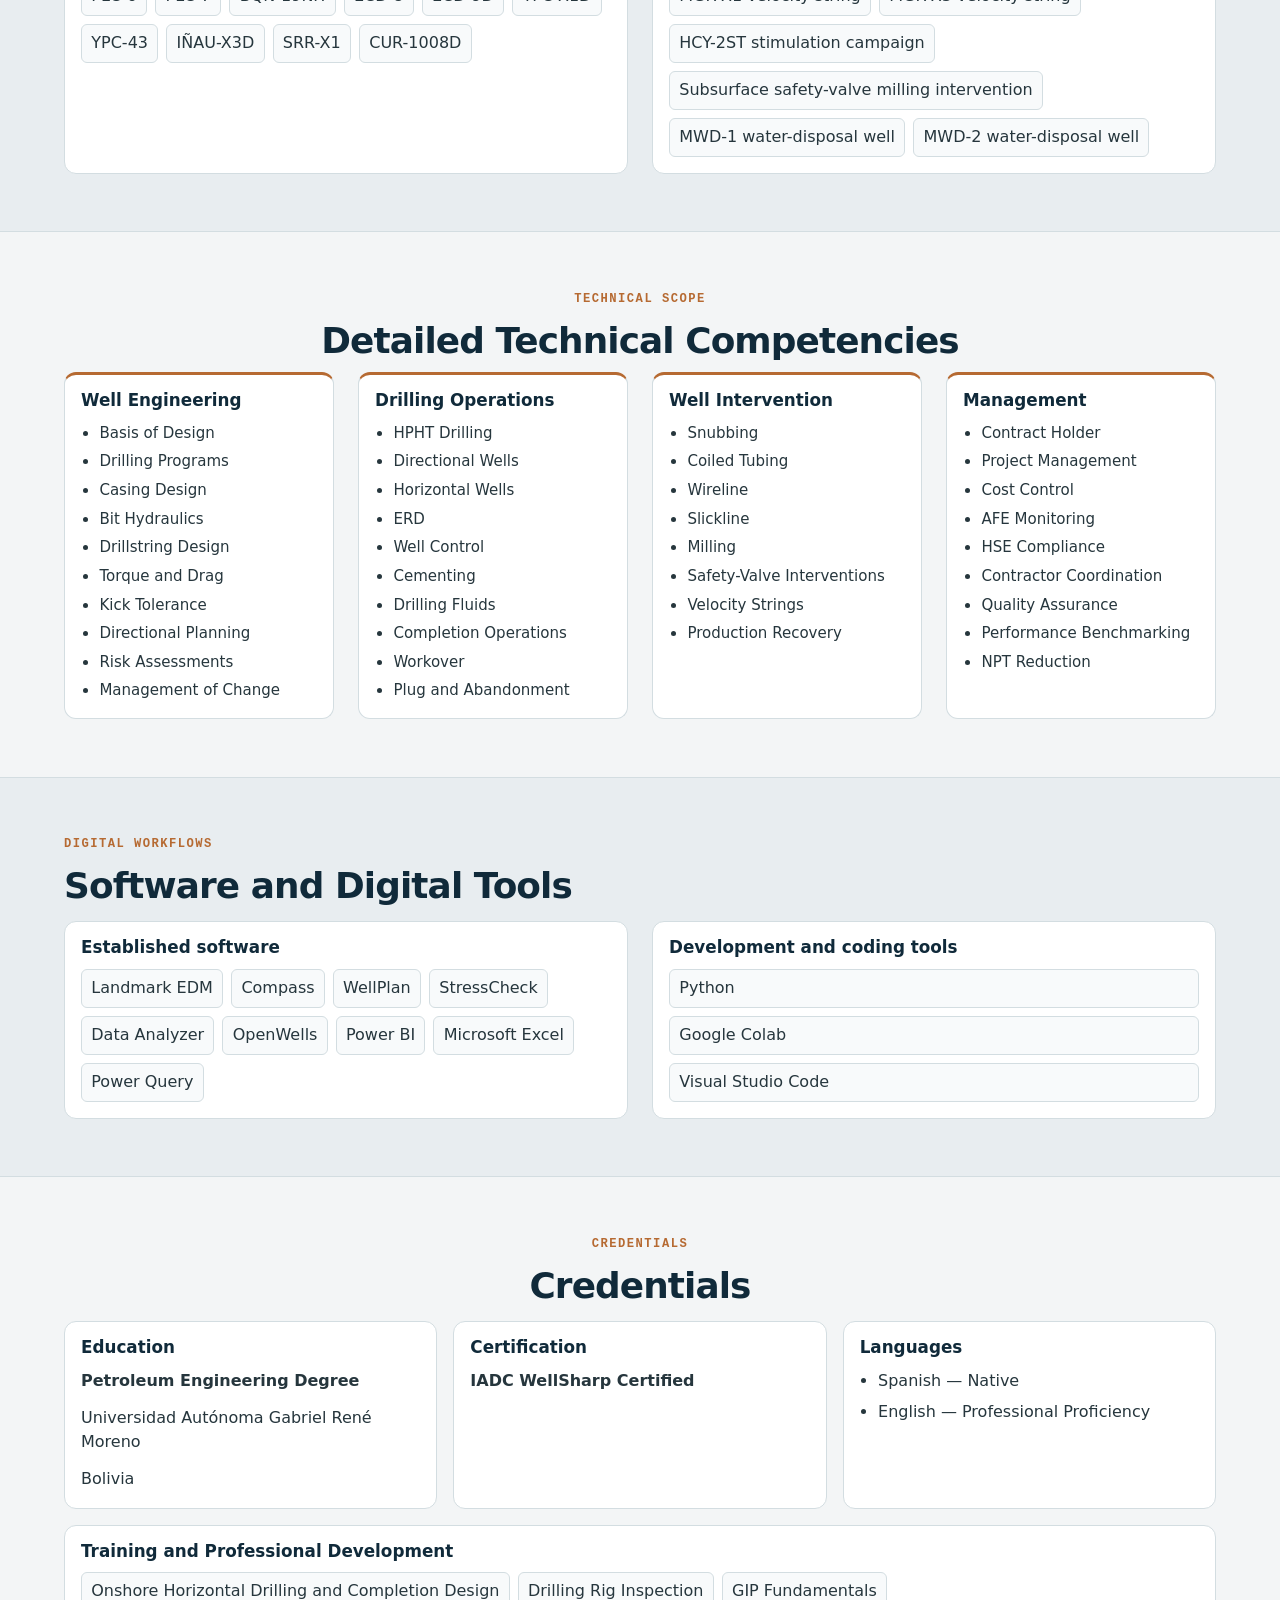
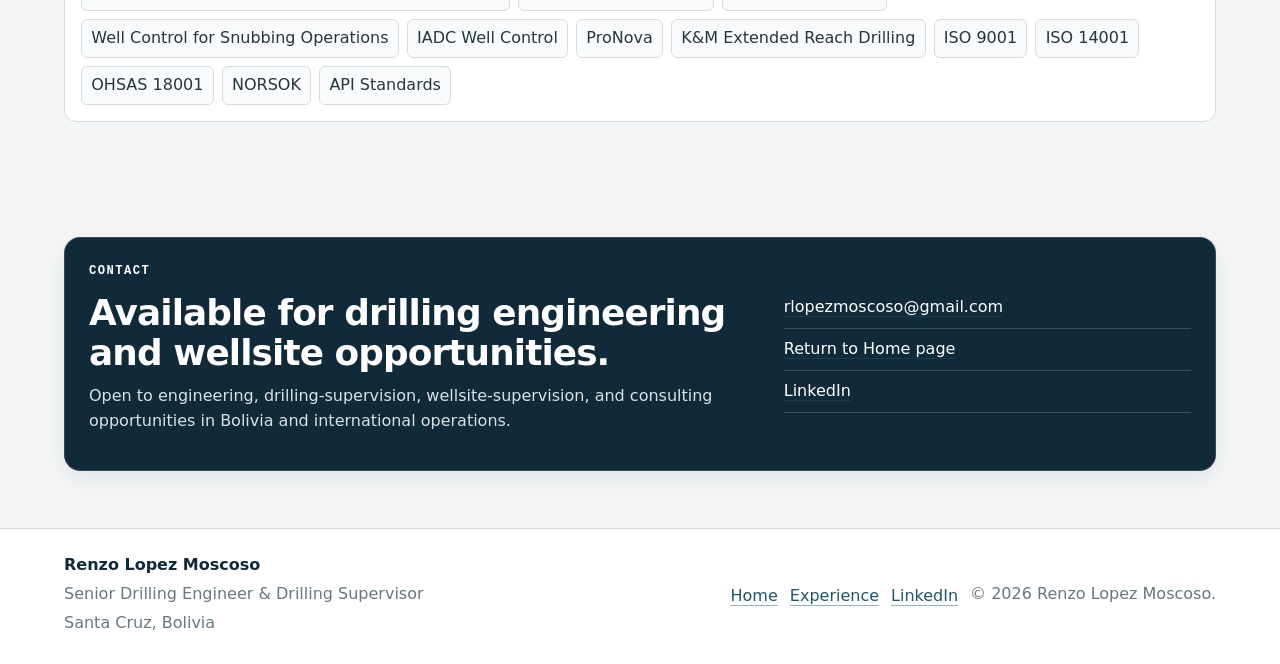
==== commit 867d4ed1: "fix: address compact layout review comments" ====
--- a/experience.html
+++ b/experience.html
@@ -224,7 +224,7 @@
                   <li>HPHT exploration wells</li>
                   <li>Wells up to approximately 22,500 ft total depth</li>
                   <li>3,000 HP drilling rigs</li>
-                  <li>15K psi BOP systems</li>
+                  <li>15,000 psi BOP systems</li>
                   <li>Directional drilling</li>
                   <li>Horizontal drilling</li>
                   <li>Real-time drilling monitoring</li>
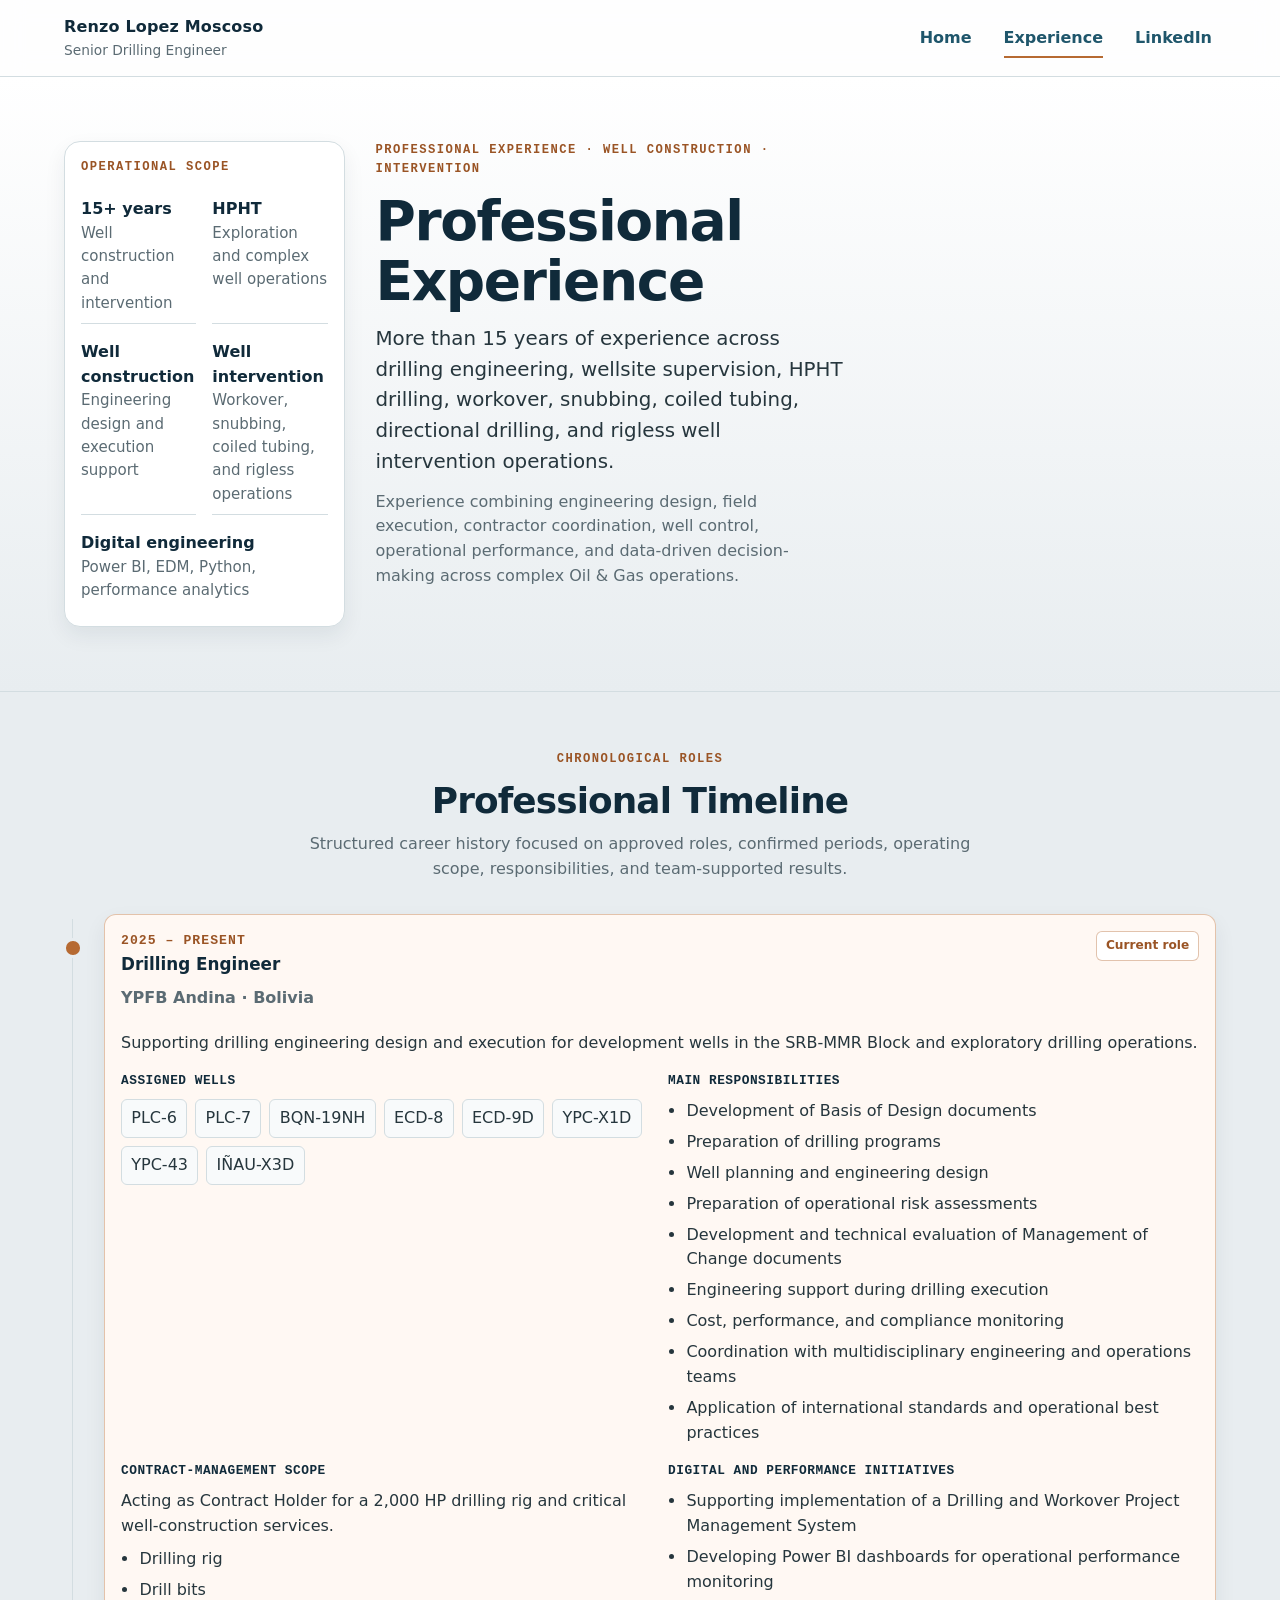
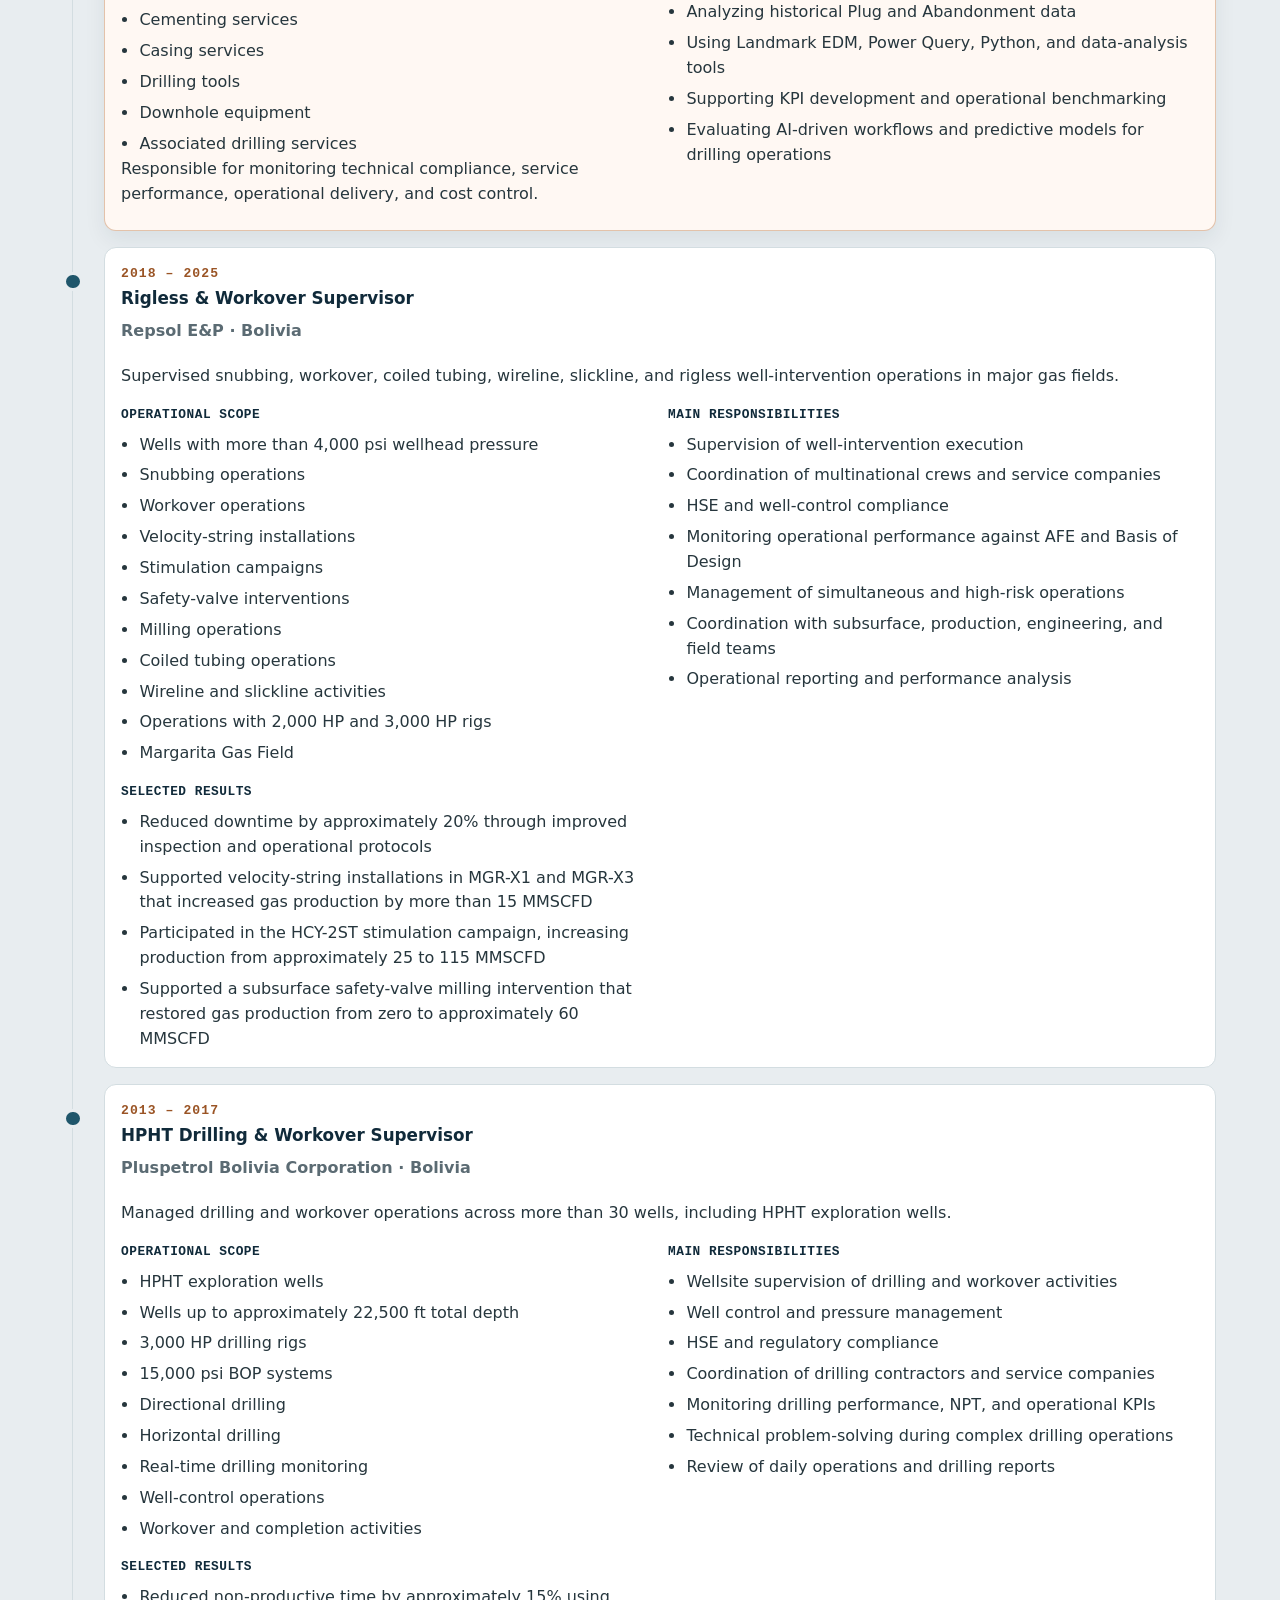
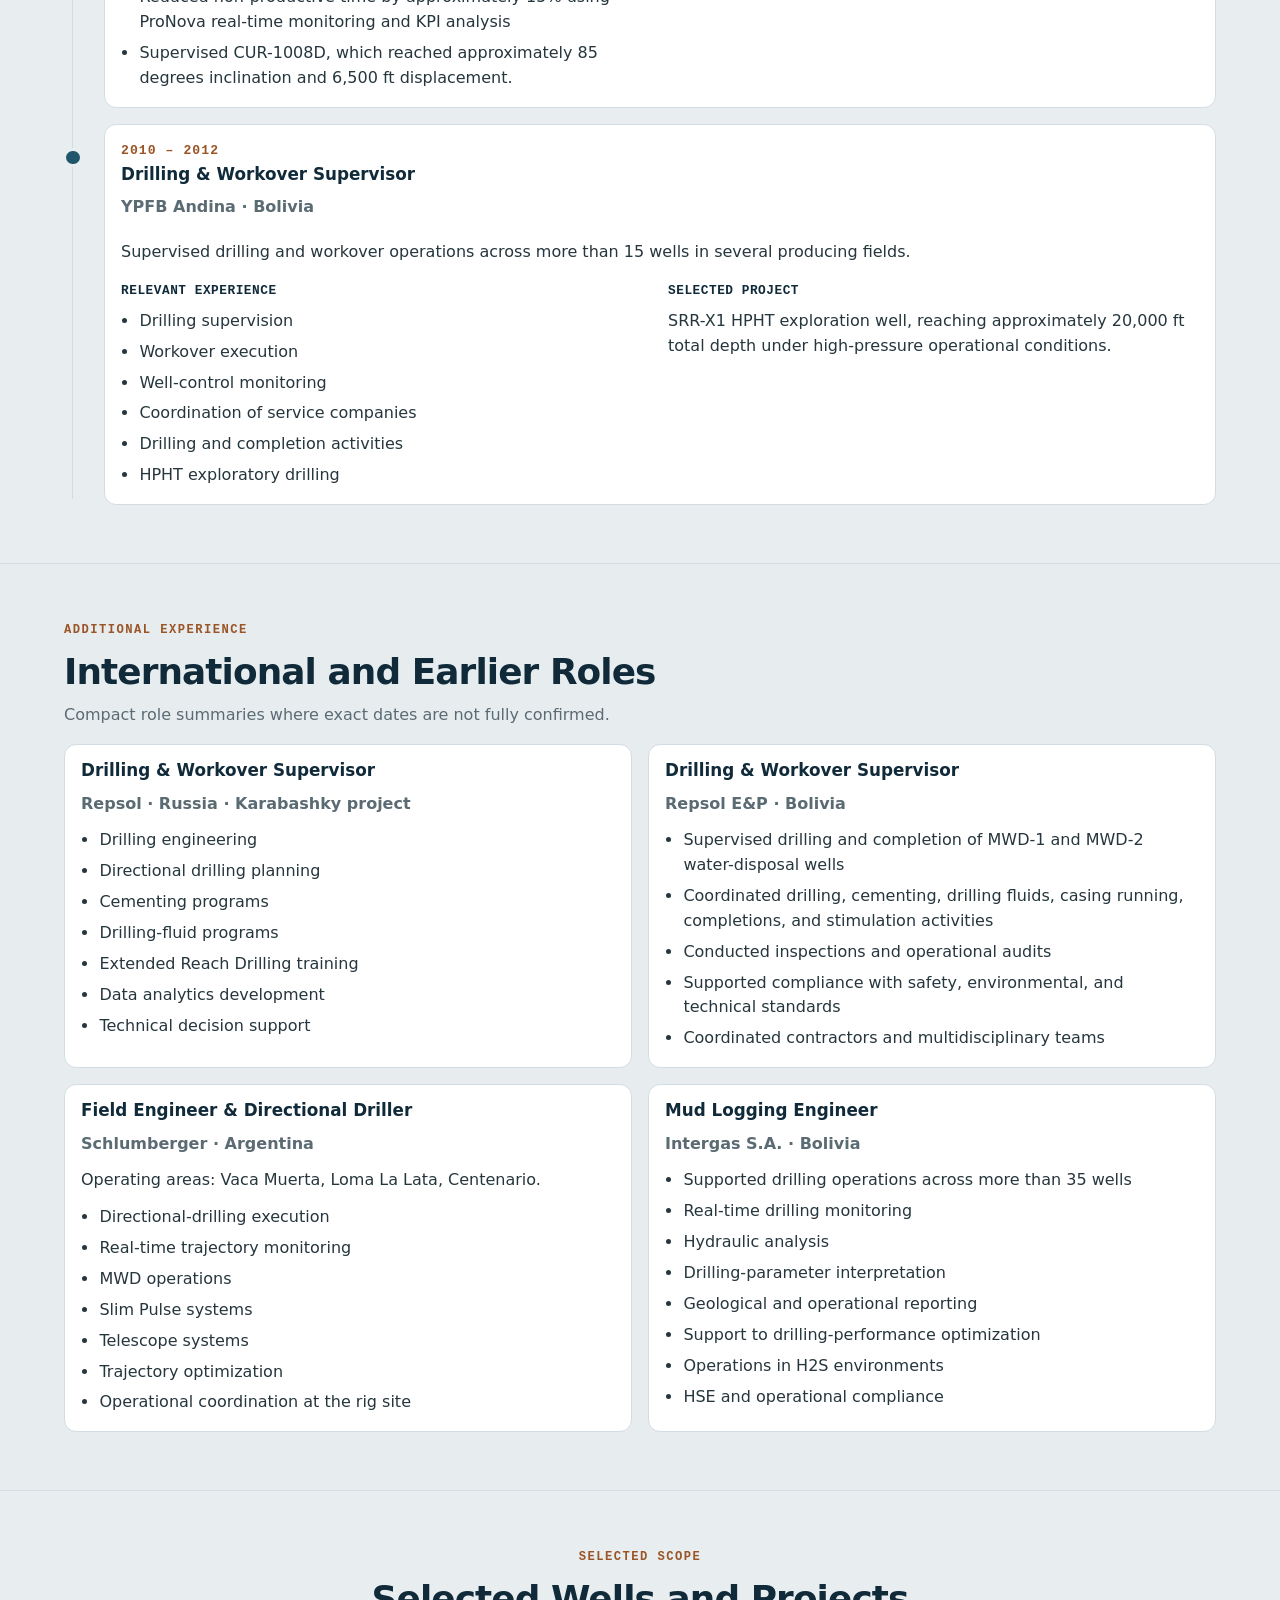
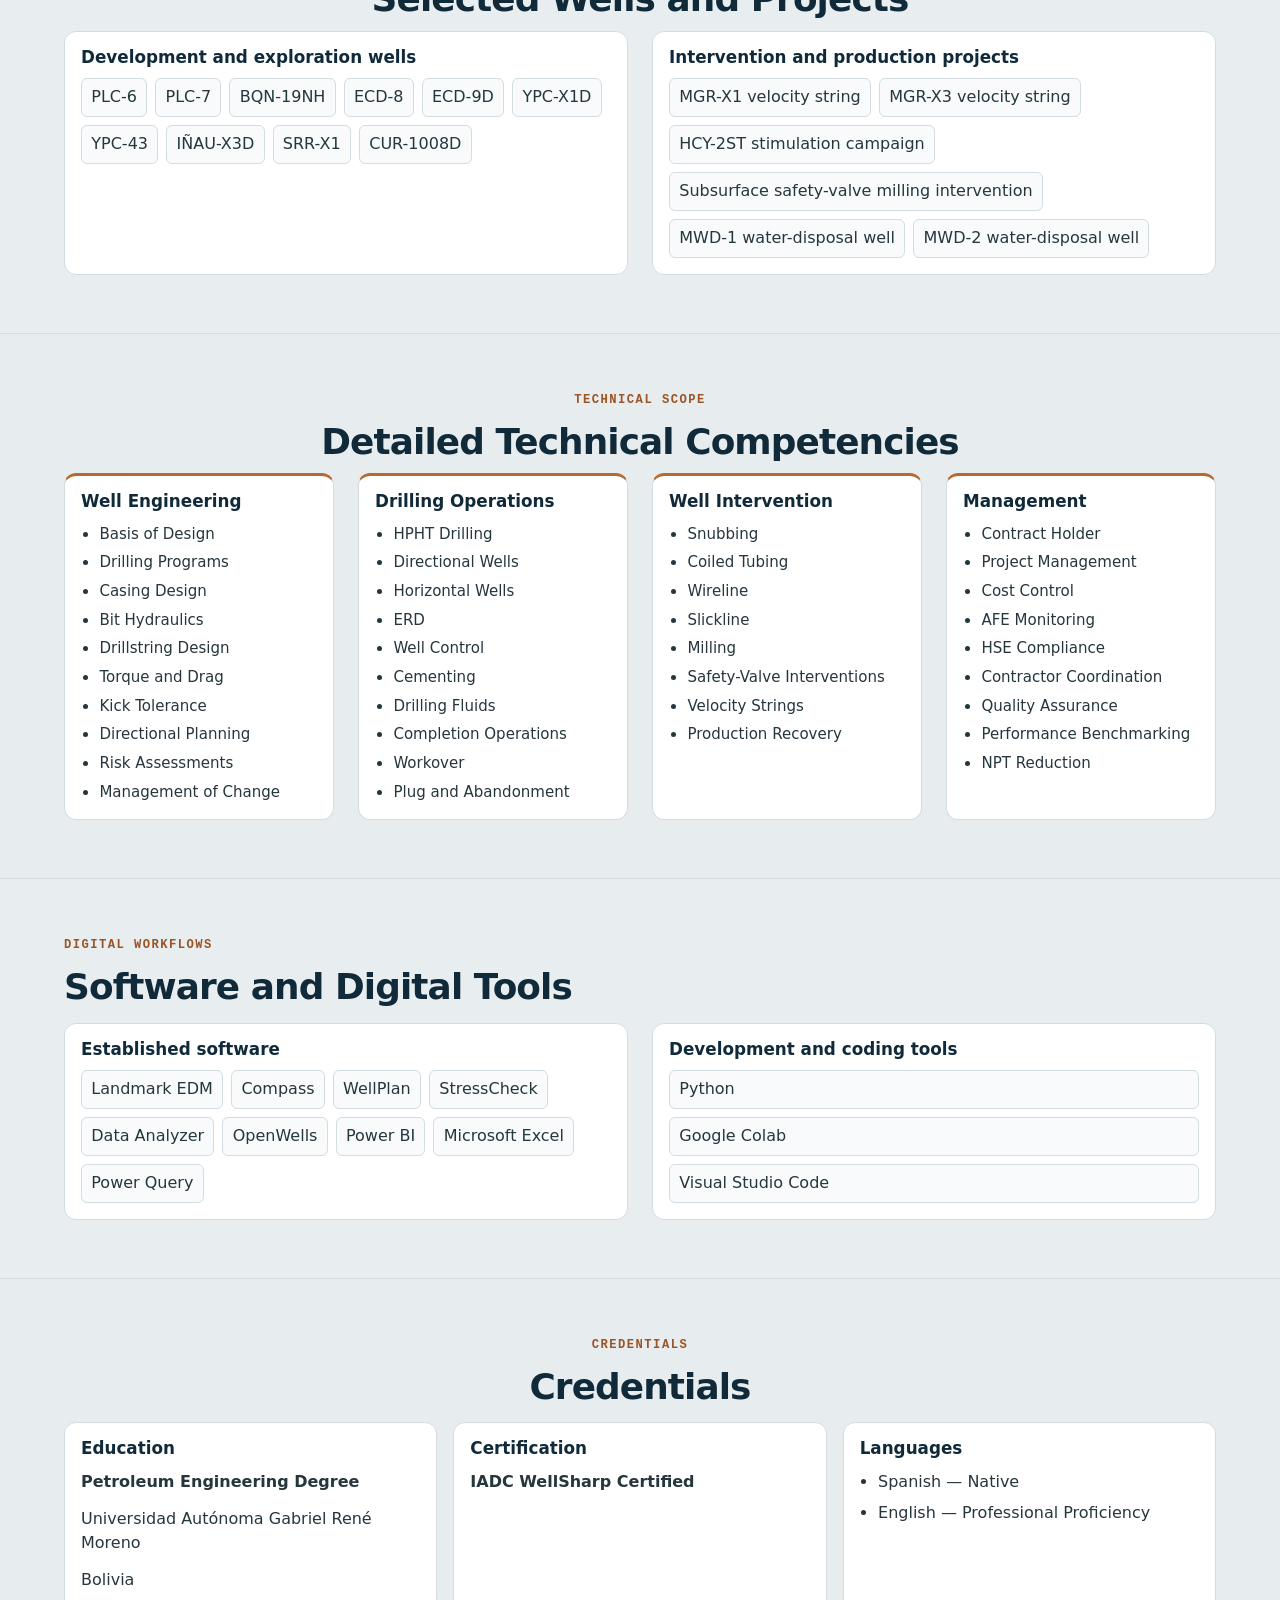
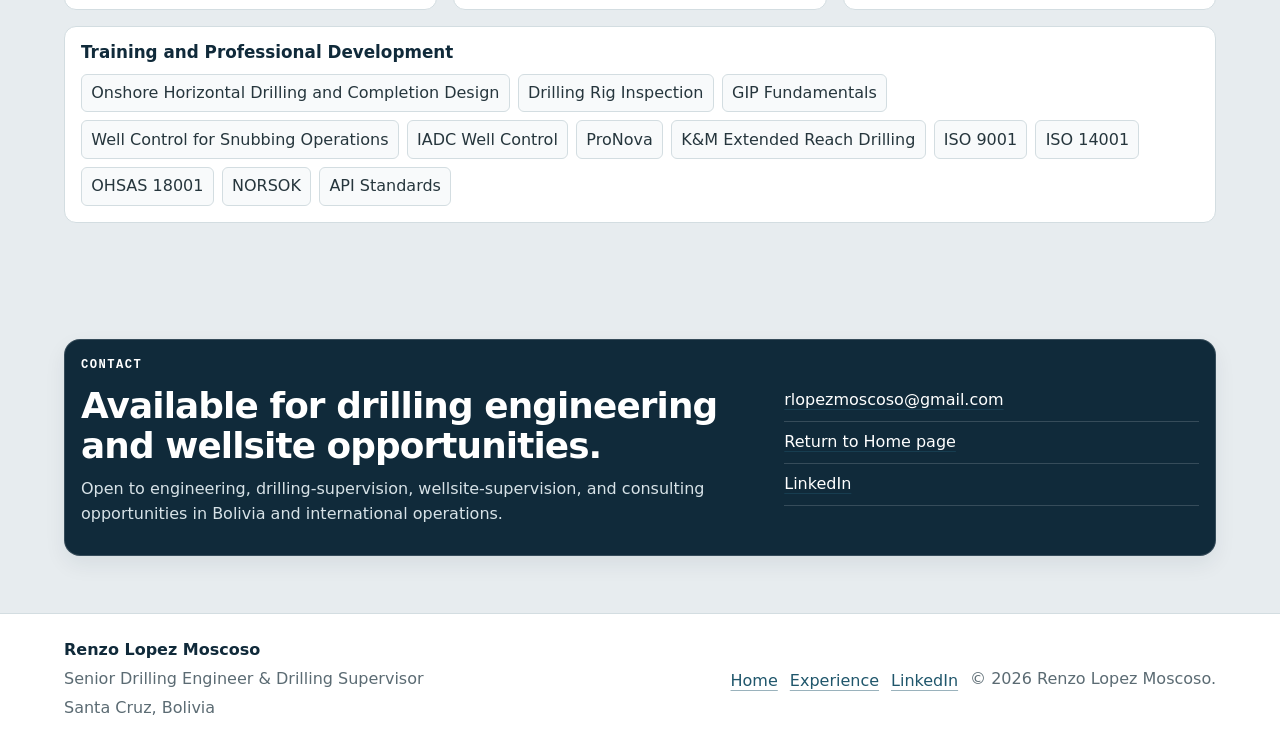
==== commit 94805766: "style: polish sticky header scroll state" ====
--- a/experience.html
+++ b/experience.html
@@ -31,6 +31,9 @@
           <li><a class="nav-link" href="https://www.linkedin.com/in/renzo-lopez-426abb29/" target="_blank" rel="noopener noreferrer">LinkedIn</a></li>
         </ul>
       </nav>
+    </div>
+    <div class="scroll-progress" aria-hidden="true">
+      <span class="scroll-progress-bar"></span>
     </div>
   </header>
 
--- a/css/styles.css
+++ b/css/styles.css
@@ -5,10 +5,11 @@
   --color-navy: #102a3a;
   --color-petroleum: #1f566b;
   --color-text: #26363d;
-  --color-muted: #667780;
+  --color-muted: #5b6b73;
   --color-copper: #b66a32;
+  --color-copper-text: #9a5425;
   --color-border: #d3dde1;
-  --font-body: Inter, ui-sans-serif, system-ui, -apple-system, BlinkMacSystemFont, "Segoe UI", Arial, sans-serif;
+  --font-body: ui-sans-serif, system-ui, -apple-system, BlinkMacSystemFont, "Segoe UI", Arial, sans-serif;
   --font-mono: ui-monospace, SFMono-Regular, Consolas, "Liberation Mono", monospace;
   --space-1: 0.25rem;
   --space-2: 0.5rem;
@@ -31,7 +32,7 @@
 }
 * { box-sizing: border-box; }
 html { color-scheme: light; scroll-behavior: smooth; }
-body { min-width: 320px; margin: 0; color: var(--color-text); font-family: var(--font-body); line-height: 1.55; background: var(--color-bg); }
+body { min-width: 320px; margin: 0; color: var(--color-text); font-family: var(--font-body); line-height: 1.55; background: #e7ecef; }
 a { color: var(--color-petroleum); text-decoration-color: rgba(31, 86, 107, 0.45); text-underline-offset: 0.22em; }
 a:hover { color: var(--color-navy); }
 :focus-visible { outline: 3px solid var(--color-copper); outline-offset: 4px; }
@@ -45,14 +46,102 @@
 ul { margin-block: 0; padding-left: 1.15rem; }
 .expertise-card li + li, .role-card ul:not(.tag-list) li + li, .compact-role li + li, .credential-card ul:not(.tag-list) li + li, .framework-card ul:not(.tag-list) li + li { margin-top: 0.38rem; }
 .container { width: min(100% - 2rem, var(--container)); margin-inline: auto; }
+
+.home-main {
+  width: min(calc(100% - 2rem), 90rem);
+  max-width: 90rem;
+  margin: clamp(1rem, 2vw, 2rem) auto;
+  overflow: hidden;
+  border: 1px solid #d5dde1;
+  border-radius: 0.5rem;
+  background: #fcfdfd;
+  box-shadow: 0 0.75rem 2rem rgba(15, 43, 56, 0.07);
+}
+.home-main .section,
+.home-main .section-surface {
+  background: transparent;
+}
+.home-main .section-surface {
+  border-block: 0;
+}
+.home-main .hero {
+  padding-block: clamp(2.25rem, 3.5vw, 3.5rem);
+  border-bottom: 1px solid var(--color-border);
+  background: transparent;
+}
+.home-main .section {
+  padding-block: clamp(2.25rem, 3.5vw, 3.75rem);
+}
+.home-main .hero-grid {
+  gap: var(--space-5);
+}
+.home-main .action-row {
+  margin-top: var(--space-3);
+}
+.home-main .section-heading {
+  margin-bottom: var(--space-4);
+}
+.home-main .section-heading .eyebrow {
+  margin-bottom: var(--space-1);
+}
+.home-main .section-heading h2:last-child,
+.home-main .section-heading .section-intro:last-child {
+  margin-bottom: 0;
+}
+.home-main .content-grid,
+.home-main .two-column-grid,
+.home-main .card-grid,
+.home-main .metric-grid {
+  gap: var(--space-4);
+}
+.home-main .profile-copy {
+  padding: var(--space-2) 0 var(--space-2) var(--space-4);
+  background: transparent;
+}
+.home-main .profile-copy p {
+  margin-bottom: 0;
+}
+.home-main .executive-metrics {
+  padding: clamp(1rem, 1.8vw, 1.4rem);
+  background: #f7f9fa;
+}
+.home-main .metrics-heading {
+  padding-bottom: var(--space-2);
+}
+.home-main .metrics-list div {
+  padding: 0.9rem;
+}
+.home-main .expertise-card,
+.home-main .tool-panel,
+.home-main .framework-card,
+.home-main .compact-role,
+.home-main .credential-card {
+  padding: var(--space-3);
+}
+.home-main .achievement-list {
+  gap: var(--space-2);
+}
+.home-main .achievement-list li {
+  padding: var(--space-3) var(--space-4);
+}
+.home-main .framework-card .tag-list,
+.home-main .tool-groups {
+  margin-top: var(--space-3);
+}
+.home-main .contact-section {
+  padding-block: clamp(1.75rem, 3vw, 2.75rem);
+}
+
 .skip-link { position: absolute; left: var(--space-4); top: var(--space-4); z-index: 20; transform: translateY(-150%); padding: var(--space-2) var(--space-3); border-radius: var(--radius-sm); color: #fff; background: var(--color-navy); }
 .skip-link:focus { transform: translateY(0); }
 .visually-hidden { position: absolute; width: 1px; height: 1px; padding: 0; overflow: hidden; clip: rect(0, 0, 0, 0); white-space: nowrap; border: 0; }
-.site-header { position: sticky; top: 0; z-index: 10; border-bottom: 1px solid var(--color-border); background: rgba(255, 255, 255, 0.94); backdrop-filter: blur(12px); }
+.site-header { position: sticky; top: 0; z-index: 10; border-bottom: 1px solid var(--color-border); background-color: rgba(255, 255, 255, 0.94); backdrop-filter: blur(12px); }
 .header-layout { display: flex; align-items: center; justify-content: space-between; min-height: 4.75rem; gap: var(--space-4); }
 .site-brand { display: grid; text-decoration: none; }
 .brand-name { color: var(--color-navy); font-weight: 800; letter-spacing: 0.01em; }
-.brand-role { color: var(--color-muted); font-size: 0.86rem; }
+.brand-role { max-height: 2rem; overflow: hidden; color: var(--color-muted); font-size: 0.86rem; opacity: 1; transform: translateY(0); transition: opacity 280ms cubic-bezier(0.22, 1, 0.36, 1), max-height 280ms cubic-bezier(0.22, 1, 0.36, 1), transform 280ms cubic-bezier(0.22, 1, 0.36, 1); }
+.scroll-progress { position: absolute; right: 0; bottom: 0; left: 0; height: 2px; overflow: hidden; pointer-events: none; }
+.scroll-progress-bar { display: block; width: 100%; height: 100%; background: var(--color-copper); transform: scaleX(0); transform-origin: left center; will-change: transform; }
 .nav-toggle { display: inline-grid; gap: 0.28rem; padding: var(--space-2); border: 1px solid var(--color-border); border-radius: var(--radius-sm); color: var(--color-navy); background: var(--color-surface); cursor: pointer; }
 .nav-toggle-line { display: block; width: 1.35rem; height: 2px; background: currentColor; }
 .primary-nav { position: absolute; inset: 100% 1rem auto; display: none; padding: var(--space-4); border: 1px solid var(--color-border); border-radius: 0 0 var(--radius-md) var(--radius-md); background: var(--color-surface); box-shadow: var(--shadow-standard); }
@@ -62,7 +151,6 @@
 .nav-list li { display: flex; align-items: center; }
 .footer-links { display: flex; flex-direction: column; gap: var(--space-3); padding: 0; margin: 0; list-style: none; }
 .nav-link { position: relative; display: inline-flex; min-height: 2.75rem; align-items: center; justify-content: center; margin: 0; padding: 0 var(--space-1); color: var(--color-petroleum); font-weight: 700; line-height: 1; text-decoration: none; }
-.nav-link.active::after, .nav-link[aria-current="page"]::after { content: ""; position: absolute; left: var(--space-1); right: var(--space-1); bottom: 0.15rem; height: 2px; background: var(--color-copper); pointer-events: none; }
 .button { display: inline-flex; align-items: center; justify-content: center; min-height: 2.7rem; padding: 0.66rem 1rem; border: 1px solid var(--color-petroleum); border-radius: var(--radius-sm); color: #fff; background: var(--color-petroleum); font-weight: 800; text-decoration: none; }
 .button:hover { color: #fff; background: var(--color-navy); }
 .button-quiet { color: var(--color-petroleum); background: transparent; }
@@ -73,23 +161,38 @@
 .section-heading { max-width: 42rem; }
 .centered-heading { margin-inline: auto; text-align: center; }
 .section-intro, .hero-support { color: var(--color-muted); }
-.eyebrow, .panel-kicker { color: var(--color-copper); font-family: var(--font-mono); font-size: 0.76rem; font-weight: 800; letter-spacing: 0.12em; text-transform: uppercase; }
+.eyebrow, .panel-kicker { color: var(--color-copper-text); font-family: var(--font-mono); font-size: 0.76rem; font-weight: 800; letter-spacing: 0.12em; text-transform: uppercase; }
 .lead { max-width: 47rem; color: var(--color-text); font-size: clamp(1.05rem, 1.8vw, 1.24rem); }
 .hero { overflow: hidden; padding-block: clamp(3.25rem, 5vw, 4.75rem); background: linear-gradient(180deg, #fff 0%, var(--color-bg) 100%); }
-.hero-grid { display: grid; gap: var(--space-6); align-items: center; }
+.hero-grid { display: grid; grid-template-areas: "copy" "profile" "metrics"; row-gap: var(--space-6); column-gap: var(--space-5); align-items: start; }
+.hero-copy { grid-area: copy; }
+.profile-card { grid-area: profile; overflow: hidden; border: 1px solid var(--color-border); border-radius: var(--radius-md); background: #fff; box-shadow: 0 0.55rem 1.25rem rgba(16, 42, 58, 0.06); font-family: var(--font-body); }
+.profile-photo-placeholder, .profile-photo { display: block; width: 100%; aspect-ratio: 4 / 5; border-bottom: 1px solid var(--color-border); background: linear-gradient(145deg, rgba(31, 86, 107, 0.18) 0%, rgba(232, 237, 240, 0.92) 58%, rgba(255, 255, 255, 0.96) 100%); }
+.profile-photo-placeholder { display: grid; place-items: center; }
+.profile-photo { object-fit: cover; object-position: center; }
+.profile-photo-monogram { color: rgba(16, 42, 58, 0.66); font-family: var(--font-mono); font-size: clamp(1.55rem, 4vw, 2.15rem); font-weight: 900; letter-spacing: 0.16em; }
+.profile-card-body { display: grid; gap: 1rem; padding: 1.05rem 1.1rem; }
+.profile-card-name { margin: 0; color: var(--color-navy); font-family: var(--font-body); font-size: 1rem; font-weight: 800; line-height: 1.25; }
+.profile-card-role { margin: var(--space-1) 0 0; color: var(--color-petroleum); font-family: var(--font-body); font-size: 0.9rem; font-weight: 700; line-height: 1.45; }
+.profile-card-details { display: grid; gap: 0.75rem; margin: 0; padding-top: 0.9rem; border-top: 1px solid var(--color-border); font-family: var(--font-body); }
+.profile-card-details div { display: grid; gap: 0.1rem; }
+.profile-card-details dt { color: var(--color-muted); font-family: var(--font-body); font-size: 0.7rem; font-weight: 800; letter-spacing: 0.08em; text-transform: uppercase; }
+.profile-card-details dd { margin: 0; color: var(--color-navy); font-family: var(--font-body); font-size: 0.9rem; font-weight: 700; line-height: 1.4; }
+.profile-card-links { display: flex; flex-wrap: wrap; gap: 0.9rem; padding-top: var(--space-1); font-family: var(--font-body); }
+.profile-card-links a { font-size: 0.9rem; font-weight: 700; }
 .hero-facts { display: grid; gap: var(--space-3); margin: var(--space-4) 0 0; }
 .hero-facts div { padding-left: var(--space-3); border-left: 3px solid var(--color-copper); }
 .hero-facts dt { color: var(--color-muted); font-family: var(--font-mono); font-size: 0.74rem; font-weight: 800; letter-spacing: 0.08em; text-transform: uppercase; }
 .hero-facts dd { margin: 0; color: var(--color-navy); font-weight: 800; }
 .action-row { display: flex; flex-wrap: wrap; gap: var(--space-3); margin-top: var(--space-4); }
-.executive-metrics { padding: var(--space-4); border: 1px solid var(--color-border); border-radius: var(--radius-lg); background: var(--color-surface); box-shadow: var(--shadow-standard); }
+.executive-metrics { grid-area: metrics; padding: var(--space-4); border: 1px solid var(--color-border); border-radius: var(--radius-lg); background: var(--color-surface); box-shadow: var(--shadow-standard); }
 .metrics-heading { padding-bottom: var(--space-3); border-bottom: 1px solid var(--color-border); }
 .metrics-heading h2 { font-size: clamp(1.3rem, 1.8vw, 1.65rem); }
 .metrics-list, .summary-stats { display: grid; gap: 0; margin: 0; }
 .metrics-list div { margin-top: 0; display: grid; gap: var(--space-1); padding: var(--space-3) 0; border-bottom: 1px solid var(--color-border); }
 .metrics-list div:last-child { border-bottom: 0; }
-.metrics-list dt { color: var(--color-copper); font-size: clamp(1.25rem, 3vw, 1.72rem); font-weight: 900; line-height: 1; }
-.metrics-list dd { margin: 0; color: var(--color-muted); font-size: 0.94rem; }
+.metrics-list dt { color: var(--color-copper); font-size: clamp(1.35rem, 2vw, 1.75rem); font-weight: 900; line-height: 1.05; }
+.metrics-list dd { max-width: 12rem; margin: 0; color: var(--color-muted); font-size: 0.94rem; line-height: 1.4; }
 .content-grid, .two-column-grid, .card-grid, .metric-grid { display: grid; gap: var(--space-5); }
 .profile-copy { max-width: 46rem; padding: var(--space-4) var(--space-5); border-left: 4px solid var(--color-copper); background: rgba(255, 255, 255, 0.62); }
 .profile-copy p { margin-bottom: var(--space-3); }
@@ -100,17 +203,28 @@
 .achievement-list { display: grid; gap: var(--space-3); padding: 0; list-style: none; }
 .achievement-list li { margin: 0; padding: 0.85rem 1rem; border-left: 3px solid var(--color-copper); background: var(--color-surface); }
 .achievement-list strong { color: var(--color-copper); font-weight: 900; }
+.impact-grid { display: grid; gap: var(--space-3); }
+.impact-card { display: grid; gap: var(--space-1); padding: var(--space-4); border: 1px solid var(--color-border); border-radius: var(--radius-md); background: var(--color-surface); }
+.impact-card strong { color: var(--color-copper); font-size: clamp(1.75rem, 4vw, 2.6rem); font-weight: 900; line-height: 1; }
+.impact-card span { color: var(--color-muted); font-weight: 800; line-height: 1.35; }
 .tool-panel, .framework-card, .compact-role, .credential-card { padding: var(--space-4); }
 .tag-list { display: flex; flex-wrap: wrap; gap: var(--space-2); padding: 0; list-style: none; }
 .tag-list li, .development-list li { margin: 0; padding: 0.38rem 0.58rem; border: 1px solid var(--color-border); border-radius: var(--radius-sm); color: var(--color-text); background: #f8fafb; }
 .development-list { display: grid; gap: var(--space-2); padding: 0; list-style: none; }
 .framework-card .tag-list, .tool-groups { margin-top: var(--space-4); }
+.toolkit-groups { display: grid; gap: var(--space-3); padding: var(--space-4); border: 1px solid var(--color-border); border-radius: var(--radius-md); background: var(--color-surface); }
+.toolkit-group { display: grid; gap: var(--space-1); }
+.toolkit-group h3, .toolkit-group p { margin: 0; }
+.toolkit-group h3 { color: var(--color-copper-text); font-family: var(--font-mono); font-size: 0.78rem; letter-spacing: 0.08em; text-transform: uppercase; }
+.toolkit-group p { color: var(--color-text); font-weight: 700; }
 .contact-section { padding-block-start: var(--space-5); }
-.contact-card { display: grid; gap: var(--space-4); padding: var(--space-5); border: 1px solid rgba(255,255,255,0.16); border-radius: var(--radius-lg); color: #edf6f8; background: var(--color-navy); box-shadow: var(--shadow-standard); }
+.contact-card { display: grid; gap: var(--space-3); padding: var(--space-4); border: 1px solid rgba(255,255,255,0.16); border-radius: var(--radius-lg); color: #edf6f8; background: var(--color-navy); box-shadow: var(--shadow-standard); }
 .contact-card h2, .contact-card .eyebrow { color: #fff; }
 .contact-card p { color: #d7e2e7; }
 .contact-list { display: grid; gap: var(--space-2); font-style: normal; }
 .contact-list span, .contact-list a:not(.button) { padding-bottom: var(--space-2); border-bottom: 1px solid rgba(255,255,255,0.16); color: #fff; }
+.contact-list > :last-child { padding-bottom: 0; border-bottom: 0; }
+.two-column-grid > .tool-panel { height: 100%; }
 .site-footer { border-top: 1px solid var(--color-border); color: var(--color-muted); background: var(--color-surface); }
 .footer-layout { display: grid; gap: var(--space-3); padding-block: 1.5rem; }
 .footer-layout p { margin-bottom: var(--space-1); }
@@ -127,17 +241,322 @@
 .role-card { position: relative; padding: var(--space-4); box-shadow: none; }
 .current-role { border-color: rgba(182, 106, 50, 0.38); background: #fff8f3; box-shadow: var(--shadow-standard); }
 .role-header { display: flex; flex-wrap: wrap; align-items: flex-start; justify-content: space-between; gap: var(--space-3); margin-bottom: var(--space-2); }
-.role-period { margin-bottom: var(--space-1); color: var(--color-copper); font-family: var(--font-mono); font-size: 0.82rem; font-weight: 900; letter-spacing: 0.08em; text-transform: uppercase; }
+.role-period { margin-bottom: var(--space-1); color: var(--color-copper-text); font-family: var(--font-mono); font-size: 0.82rem; font-weight: 900; letter-spacing: 0.08em; text-transform: uppercase; }
 .role-company { color: var(--color-muted); font-weight: 800; }
-.role-status { padding: 0.28rem 0.55rem; border: 1px solid rgba(182, 106, 50, 0.4); border-radius: var(--radius-sm); color: var(--color-copper); background: #fff; font-size: 0.76rem; font-weight: 800; }
+.role-status { padding: 0.28rem 0.55rem; border: 1px solid rgba(182, 106, 50, 0.4); border-radius: var(--radius-sm); color: var(--color-copper-text); background: #fff; font-size: 0.76rem; font-weight: 800; }
 .role-columns { display: grid; gap: var(--space-4); margin-top: var(--space-4); }
 .role-columns p { margin-bottom: var(--space-2); }
 .compact-role-grid, .credential-grid { display: grid; gap: var(--space-4); margin-top: var(--space-4); }
 .compact-role { box-shadow: none; }
 .large-tag-list { margin-top: var(--space-4); }
-@media (min-width: 40rem) { .hero-facts { grid-template-columns: repeat(2, minmax(0, 1fr)); } .expertise-grid { grid-template-columns: repeat(2, minmax(0, 1fr)); } .summary-stats { grid-template-columns: repeat(2, minmax(0, 1fr)); column-gap: var(--space-4); } .summary-stats div:nth-last-child(-n+2) { border-bottom: 0; } }
-@media (min-width: 48rem) { .nav-toggle { display: none; } .primary-nav { position: static; display: block; padding: 0; border: 0; border-radius: 0; background: transparent; box-shadow: none; } .nav-list { flex-direction: row; align-items: center; gap: var(--space-5); } .footer-links { flex-direction: row; align-items: center; } .two-column-grid { grid-template-columns: repeat(2, minmax(0, 1fr)); } .footer-layout { grid-template-columns: 1fr auto; align-items: center; } .copyright { grid-column: 1 / -1; } }
+
+
+/* Restrained Home motion */
+.site-header,
+.header-layout {
+  transition: min-height 280ms cubic-bezier(0.22, 1, 0.36, 1), background-color 280ms cubic-bezier(0.22, 1, 0.36, 1), backdrop-filter 280ms cubic-bezier(0.22, 1, 0.36, 1), box-shadow 280ms cubic-bezier(0.22, 1, 0.36, 1), border-color 280ms cubic-bezier(0.22, 1, 0.36, 1);
+}
+.site-header.is-scrolled {
+  border-bottom-color: rgba(31, 86, 107, 0.3);
+  background-color: rgba(255, 255, 255, 0.98);
+  backdrop-filter: blur(14px);
+  box-shadow: 0 0.45rem 1rem rgba(16, 42, 58, 0.08);
+}
+.site-header.is-scrolled .header-layout {
+  min-height: 4rem;
+}
+.site-header.is-scrolled .brand-role {
+  max-height: 0;
+  opacity: 0;
+  transform: translateY(-4px);
+}
+.nav-link::after {
+  content: "";
+  position: absolute;
+  left: var(--space-1);
+  right: var(--space-1);
+  bottom: 0.15rem;
+  height: 2px;
+  background: var(--color-copper);
+  pointer-events: none;
+  transform: scaleX(0);
+  transform-origin: left;
+  transition: transform 200ms ease;
+}
+.nav-link:hover::after,
+.nav-link:focus-visible::after,
+.nav-link.active::after,
+.nav-link[aria-current="page"]::after {
+  transform: scaleX(1);
+}
+.button {
+  transition: color 220ms ease, background-color 220ms ease, border-color 220ms ease, box-shadow 220ms ease, transform 220ms ease;
+}
+.button:active {
+  transform: translateY(0);
+}
+.home-main.motion-ready [data-hero-entrance],
+.home-main.motion-ready [data-reveal] {
+  opacity: 0;
+  transform: translateY(16px);
+  transition: opacity 600ms cubic-bezier(0.22, 1, 0.36, 1), transform 600ms cubic-bezier(0.22, 1, 0.36, 1);
+  transition-delay: var(--reveal-delay, 0ms);
+  will-change: opacity, transform;
+}
+.home-main.motion-ready [data-hero-entrance="copy"] {
+  transform: translateY(14px);
+  transition-duration: 600ms;
+}
+.home-main.motion-ready [data-hero-entrance="profile"] {
+  transform: translateY(14px);
+  transition-duration: 700ms;
+  transition-delay: 80ms;
+}
+.home-main.motion-ready [data-hero-entrance="panel"] {
+  transform: translateX(18px);
+  transition-duration: 650ms;
+  transition-delay: 100ms;
+}
+.home-main.motion-ready [data-hero-entrance].is-visible,
+.home-main.motion-ready [data-reveal].is-visible {
+  opacity: 1;
+  transform: translate(0, 0);
+  will-change: auto;
+}
+.home-main .achievement-list li {
+  border-left-color: var(--color-copper);
+  transition: border-color 200ms ease, background-color 200ms ease, transform 200ms ease;
+}
+.home-main .expertise-card,
+.home-main .tool-panel,
+.home-main .framework-card {
+  transition: border-color 220ms ease, box-shadow 220ms ease, transform 220ms ease;
+}
+@media (hover: hover) and (pointer: fine) {
+  .button:hover {
+    box-shadow: 0 0.55rem 1.15rem rgba(16, 42, 58, 0.12);
+    transform: translateY(-2px);
+  }
+  .home-main .expertise-card:hover,
+  .home-main .tool-panel:hover,
+  .home-main .framework-card:hover {
+    border-color: rgba(182, 106, 50, 0.46);
+    box-shadow: 0 0.7rem 1.5rem rgba(16, 42, 58, 0.1);
+    transform: translateY(-3px);
+  }
+  .home-main .achievement-list li:hover {
+    border-left-color: #9a5425;
+    background: #fffaf6;
+    transform: translateX(3px);
+  }
+}
+
+@media (max-width: 47.99rem) {
+  .home-main {
+    width: auto;
+    margin: 0.75rem;
+    border-radius: 0.35rem;
+    box-shadow: 0 0.35rem 1rem rgba(15, 43, 56, 0.05);
+  }
+  .profile-photo-placeholder,
+  .profile-photo {
+    max-height: 18rem;
+    aspect-ratio: 16 / 11;
+  }
+}
+@media (min-width: 40rem) { .hero-facts { grid-template-columns: repeat(2, minmax(0, 1fr)); } .expertise-grid, .impact-grid { grid-template-columns: repeat(2, minmax(0, 1fr)); } .summary-stats { grid-template-columns: repeat(2, minmax(0, 1fr)); column-gap: var(--space-4); } .summary-stats div:last-child { grid-column: 1 / -1; border-bottom: 0; } }
+@media (min-width: 48rem) { .nav-toggle { display: none; } .primary-nav { position: static; display: block; padding: 0; border: 0; border-radius: 0; background: transparent; box-shadow: none; } .nav-list { flex-direction: row; align-items: center; gap: var(--space-5); } .footer-links { flex-direction: row; align-items: center; } .hero-grid { grid-template-areas: "profile copy" "metrics metrics"; grid-template-columns: minmax(14rem, 0.8fr) minmax(0, 1.2fr); align-items: start; } .two-column-grid { grid-template-columns: repeat(2, minmax(0, 1fr)); } .footer-layout { grid-template-columns: 1fr auto; align-items: center; } .copyright { grid-column: 1 / -1; } }
 @media (min-width: 56rem) { .content-grid { grid-template-columns: minmax(12rem, 0.7fr) minmax(0, 1.3fr); } .contact-card { grid-template-columns: minmax(0, 1.25fr) minmax(16rem, 0.75fr); align-items: center; } }
-@media (min-width: 64rem) { .hero-grid { grid-template-columns: minmax(0, 1.08fr) minmax(22rem, 0.92fr); } .metrics-list { grid-template-columns: repeat(2, minmax(0, 1fr)); } .metrics-list div { padding: var(--space-3); } .metrics-list div:nth-child(odd) { border-right: 1px solid var(--color-border); } .metrics-list div:nth-last-child(-n+2) { border-bottom: 0; } .role-columns { grid-template-columns: repeat(2, minmax(0, 1fr)); } .compact-role-grid { grid-template-columns: repeat(2, minmax(0, 1fr)); } .credential-grid { grid-template-columns: repeat(3, minmax(0, 1fr)); } .credential-card-wide { grid-column: 1 / -1; } .timeline { position: relative; padding-left: calc(var(--timeline-rail-x) + var(--space-6)); } .timeline::before { content: ""; position: absolute; left: var(--timeline-rail-x); top: 0.35rem; bottom: 0.35rem; width: 1px; background: var(--color-border); } .role-card::after { content: ""; position: absolute; left: calc(-2rem - 0.425rem - var(--timeline-marker-border)); top: 1.45rem; width: var(--timeline-marker-size); height: var(--timeline-marker-size); border: var(--timeline-marker-border) solid var(--color-surface-muted); border-radius: 50%; background: var(--color-petroleum); } .current-role::after { background: var(--color-copper); } .footer-layout { grid-template-columns: 1fr auto auto; } .copyright { grid-column: auto; } }
-@media (min-width: 72rem) { .expertise-grid { grid-template-columns: repeat(4, minmax(0, 1fr)); } }
-@media (prefers-reduced-motion: reduce) { *, *::before, *::after { scroll-behavior: auto; transition-duration: 0.01ms; animation-duration: 0.01ms; animation-iteration-count: 1; } }
+@media (min-width: 64rem) { .metrics-list { grid-template-columns: repeat(2, minmax(0, 1fr)); } .metrics-list div { padding: var(--space-3); } .metrics-list div:nth-child(odd) { border-right: 1px solid var(--color-border); } .metrics-list div:nth-last-child(-n+2) { border-bottom: 0; } .role-columns { grid-template-columns: repeat(2, minmax(0, 1fr)); } .compact-role-grid { grid-template-columns: repeat(2, minmax(0, 1fr)); } .credential-grid { grid-template-columns: repeat(3, minmax(0, 1fr)); } .credential-card-wide { grid-column: 1 / -1; } .timeline { position: relative; padding-left: calc(var(--timeline-rail-x) + var(--space-6)); } .timeline::before { content: ""; position: absolute; left: var(--timeline-rail-x); top: 0.35rem; bottom: 0.35rem; width: 1px; background: var(--color-border); } .role-card::after { content: ""; position: absolute; left: calc(-2rem - 0.425rem - var(--timeline-marker-border)); top: 1.45rem; width: var(--timeline-marker-size); height: var(--timeline-marker-size); border: var(--timeline-marker-border) solid var(--color-surface-muted); border-radius: 50%; background: var(--color-petroleum); } .current-role::after { background: var(--color-copper); } .footer-layout { grid-template-columns: 1fr auto auto; } .copyright { grid-column: auto; } }
+@media (min-width: 72rem) { .hero-grid { grid-template-areas: "profile copy metrics"; grid-template-columns: minmax(15rem, 0.78fr) minmax(23rem, 1.3fr) minmax(21rem, 0.95fr); column-gap: clamp(1.5rem, 2.4vw, 2.75rem); row-gap: var(--space-6); align-items: start; } .hero-grid .executive-metrics { margin-left: clamp(0.25rem, 0.7vw, 0.75rem); } .expertise-grid, .impact-grid { grid-template-columns: repeat(4, minmax(0, 1fr)); } .toolkit-groups { grid-template-columns: repeat(3, minmax(0, 1fr)); } }
+
+/* Home hero operational scale timeline */
+.home-main .executive-metrics {
+  padding: clamp(0.35rem, 1vw, 0.75rem) 0;
+  border: 0;
+  border-radius: 0;
+  background: transparent;
+  box-shadow: none;
+}
+.home-main .metrics-heading {
+  width: 100%;
+  max-width: none;
+  margin-left: 0;
+  padding-left: 0;
+  padding-bottom: var(--space-3);
+  border-bottom: 0;
+  text-align: left;
+}
+.home-main .metrics-list {
+  position: relative;
+  display: grid;
+  gap: var(--space-4);
+  margin-top: var(--space-2);
+  padding: var(--space-2) 0 var(--space-2) 1.6rem;
+}
+.home-main .metrics-list::before {
+  content: "";
+  position: absolute;
+  top: 0.45rem;
+  bottom: 0.45rem;
+  left: 0.35rem;
+  width: 1px;
+  background: rgba(31, 86, 107, 0.26);
+  transform-origin: top;
+}
+.home-main .metrics-list div {
+  position: relative;
+  display: grid;
+  gap: var(--space-1);
+  margin-top: 0;
+  padding: 0 0 0 var(--space-3);
+  border: 0;
+  text-align: left;
+}
+.home-main .metrics-list div::before {
+  content: "";
+  position: absolute;
+  top: 0.18rem;
+  left: calc(-1.25rem - 4px);
+  width: 0.5rem;
+  height: 0.5rem;
+  border-radius: 50%;
+  background: var(--color-copper);
+  transition: background-color 200ms ease, transform 200ms ease;
+}
+.home-main.motion-ready .metrics-list[data-hero-entrance="metrics-line"] {
+  opacity: 1;
+  transform: none;
+  transition: none;
+}
+.home-main.motion-ready .metrics-list[data-hero-entrance="metrics-line"]::before {
+  transform: scaleY(0);
+  transition: transform 1200ms cubic-bezier(0.22, 1, 0.36, 1);
+}
+.home-main.motion-ready .metrics-list[data-hero-entrance="metrics-line"].is-visible::before {
+  transform: scaleY(1);
+}
+.home-main.motion-ready [data-hero-entrance="metrics-heading"] {
+  transform: translateY(10px);
+  transition-duration: 560ms;
+}
+.home-main.motion-ready [data-hero-entrance="metric"] {
+  transform: translateX(-10px);
+  transition-duration: 560ms;
+}
+@media (hover: hover) and (pointer: fine) {
+  .home-main .metrics-list div:hover dt {
+    color: var(--color-copper-text);
+  }
+  .home-main .metrics-list div:hover::before {
+    background: var(--color-petroleum);
+    transform: scale(1.12);
+  }
+}
+@media (min-width: 64rem) {
+  .home-main .metrics-list {
+    grid-template-columns: minmax(0, 1fr) minmax(0, 1fr);
+    gap: 1.15rem 0;
+    padding: var(--space-2) 0;
+  }
+  .home-main .metrics-list::before {
+    left: 50%;
+    transform: translateX(-50%);
+  }
+  .home-main .metrics-list div {
+    min-height: 3.65rem;
+    padding: 0;
+    border: 0;
+  }
+  .home-main .metrics-list div:nth-child(odd) {
+    grid-column: 1;
+    padding-right: clamp(1.35rem, 2vw, 1.6rem);
+    text-align: right;
+  }
+  .home-main .metrics-list div:nth-child(even) {
+    grid-column: 2;
+    padding-left: clamp(1.35rem, 2vw, 1.6rem);
+    text-align: left;
+  }
+  .home-main .metrics-list div:nth-child(odd) dd {
+    margin-left: auto;
+  }
+  .home-main .metrics-list div:nth-child(even) dd {
+    margin-right: auto;
+  }
+  .home-main .metrics-list div:nth-child(odd)::before {
+    left: auto;
+    right: -0.25rem;
+  }
+  .home-main .metrics-list div:nth-child(even)::before {
+    left: -0.25rem;
+  }
+  .home-main.motion-ready .metrics-list[data-hero-entrance="metrics-line"]::before {
+    transform: translateX(-50%) scaleY(0);
+  }
+  .home-main.motion-ready .metrics-list[data-hero-entrance="metrics-line"].is-visible::before {
+    transform: translateX(-50%) scaleY(1);
+  }
+  .home-main.motion-ready [data-hero-entrance="metric"]:nth-child(odd) {
+    transform: translateX(-18px);
+  }
+  .home-main.motion-ready [data-hero-entrance="metric"]:nth-child(even) {
+    transform: translateX(18px);
+  }
+  .home-main.motion-ready [data-hero-entrance="metric"].is-visible {
+    transform: translateX(0);
+  }
+}
+
+
+/* Replayable Operational Scale sequence */
+.home-main.motion-ready .executive-metrics .metrics-list::before {
+  transform: scaleY(0);
+  transition: transform 1200ms cubic-bezier(0.22, 1, 0.36, 1);
+}
+.home-main.motion-ready .executive-metrics.is-sequence-visible .metrics-list::before {
+  transform: scaleY(1);
+}
+.home-main.motion-ready .executive-metrics [data-metric-sequence] {
+  opacity: 0;
+  transform: translateX(-12px);
+  transition: opacity 1050ms cubic-bezier(0.22, 1, 0.36, 1), transform 1050ms cubic-bezier(0.22, 1, 0.36, 1);
+  transition-delay: var(--metric-sequence-delay, 250ms);
+  will-change: opacity, transform;
+}
+.home-main.motion-ready .executive-metrics.is-sequence-visible [data-metric-sequence] {
+  opacity: 1;
+  transform: translateX(0);
+  will-change: auto;
+}
+.home-main.motion-ready .executive-metrics [data-metric-sequence="left-1"] { --metric-sequence-delay: 250ms; }
+.home-main.motion-ready .executive-metrics [data-metric-sequence="right-1"] { --metric-sequence-delay: 650ms; }
+.home-main.motion-ready .executive-metrics [data-metric-sequence="left-2"] { --metric-sequence-delay: 1050ms; }
+.home-main.motion-ready .executive-metrics [data-metric-sequence="right-2"] { --metric-sequence-delay: 1450ms; }
+.home-main.motion-ready .executive-metrics [data-metric-sequence="left-3"] { --metric-sequence-delay: 1850ms; }
+.home-main.motion-ready .executive-metrics [data-metric-sequence="right-3"] { --metric-sequence-delay: 2250ms; }
+@media (min-width: 64rem) {
+  .home-main.motion-ready .executive-metrics .metrics-list::before {
+    transform: translateX(-50%) scaleY(0);
+  }
+  .home-main.motion-ready .executive-metrics.is-sequence-visible .metrics-list::before {
+    transform: translateX(-50%) scaleY(1);
+  }
+  .home-main.motion-ready .executive-metrics [data-metric-sequence^="left"] {
+    transform: translateX(-24px);
+  }
+  .home-main.motion-ready .executive-metrics [data-metric-sequence^="right"] {
+    transform: translateX(24px);
+  }
+  .home-main.motion-ready .executive-metrics.is-sequence-visible [data-metric-sequence] {
+    transform: translateX(0);
+  }
+  .home-main.motion-ready .executive-metrics [data-metric-sequence="left-1"] { --metric-sequence-delay: 300ms; }
+  .home-main.motion-ready .executive-metrics [data-metric-sequence="left-2"] { --metric-sequence-delay: 750ms; }
+  .home-main.motion-ready .executive-metrics [data-metric-sequence="left-3"] { --metric-sequence-delay: 1200ms; }
+  .home-main.motion-ready .executive-metrics [data-metric-sequence="right-1"] { --metric-sequence-delay: 1800ms; }
+  .home-main.motion-ready .executive-metrics [data-metric-sequence="right-2"] { --metric-sequence-delay: 2250ms; }
+  .home-main.motion-ready .executive-metrics [data-metric-sequence="right-3"] { --metric-sequence-delay: 2700ms; }
+}
+
+@media (prefers-reduced-motion: reduce) { *, *::before, *::after { scroll-behavior: auto; transition-duration: 0.01ms; animation-duration: 0.01ms; animation-iteration-count: 1; } .brand-role { transition: none; } .home-main [data-hero-entrance], .home-main [data-reveal] { opacity: 1; transform: none; transition: none; } .button:hover, .home-main .expertise-card:hover, .home-main .tool-panel:hover, .home-main .framework-card:hover, .home-main .achievement-list li:hover, .home-main .metrics-list div:hover::before { transform: none; } .home-main .metrics-list::before { transform: none; transition: none; } .home-main .executive-metrics [data-metric-sequence] { opacity: 1; transform: none; transition: none; } .site-header.is-scrolled .header-layout { min-height: 4rem; } }
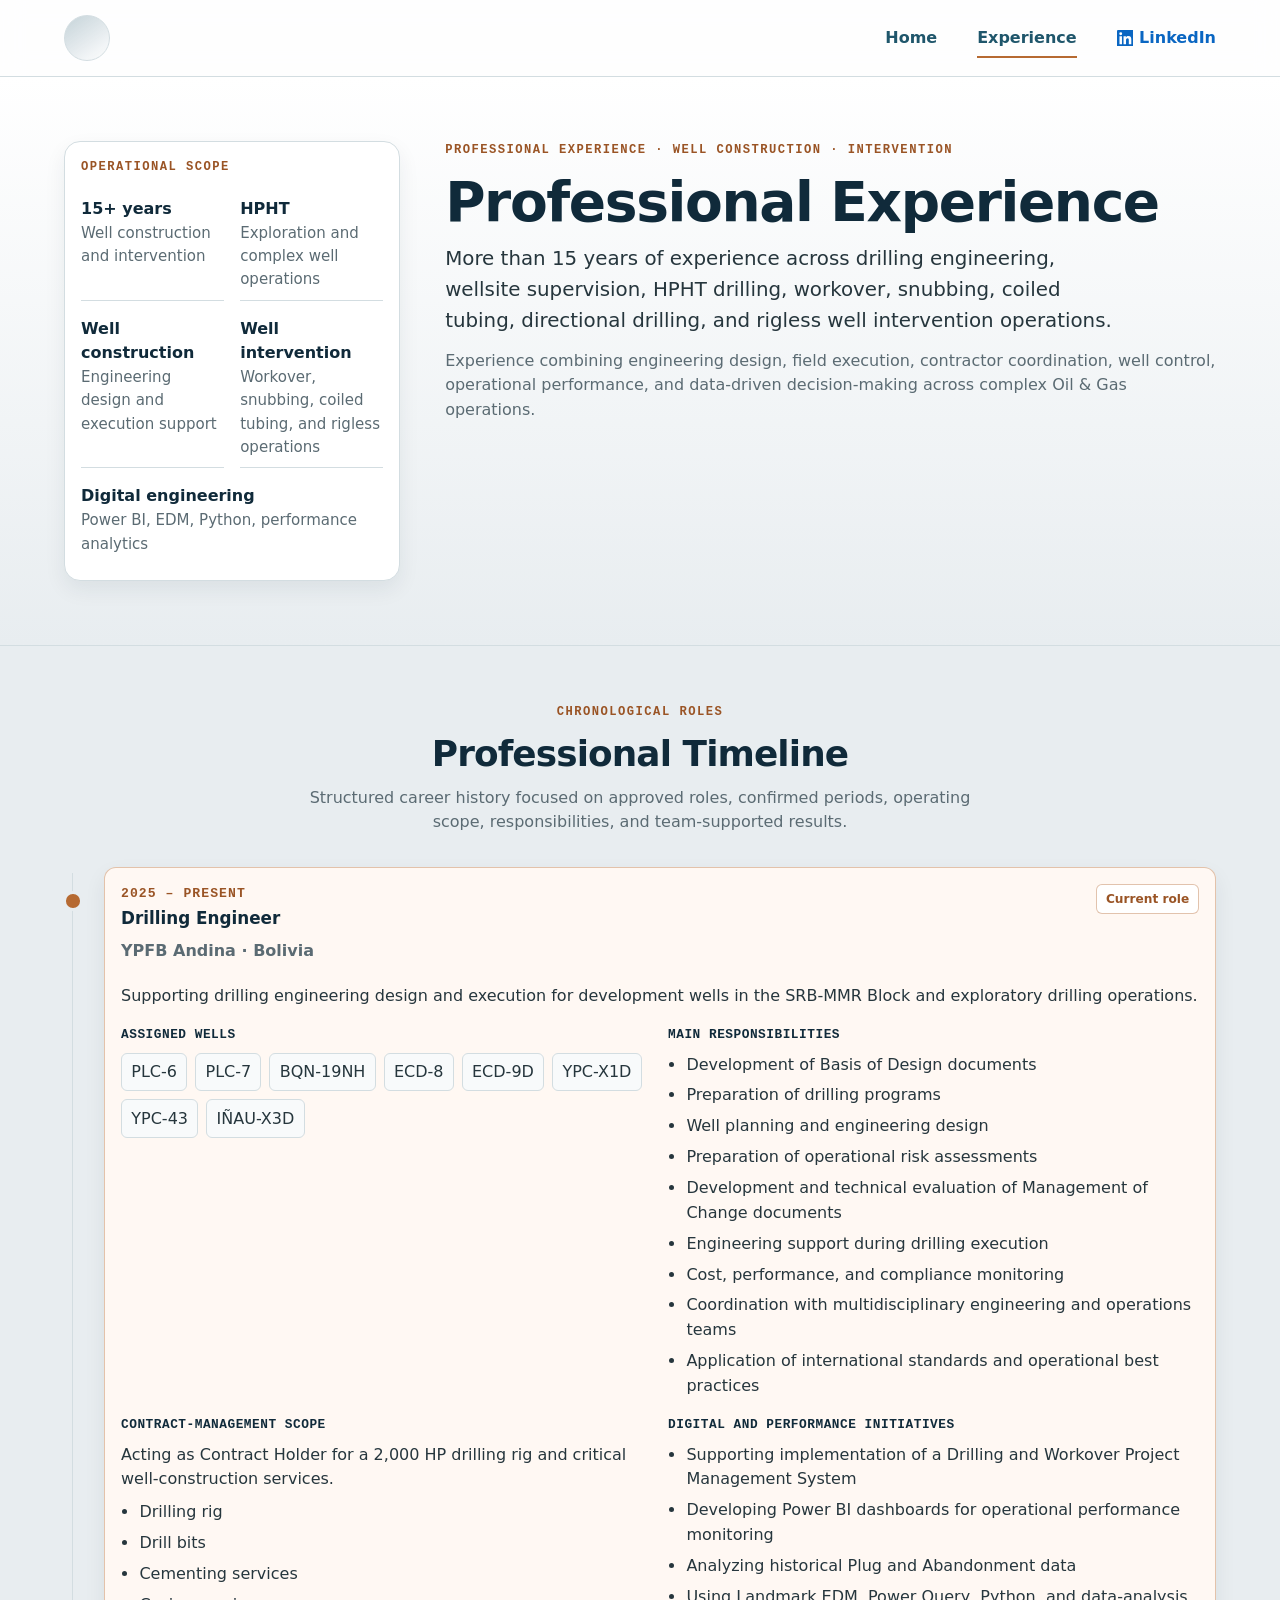
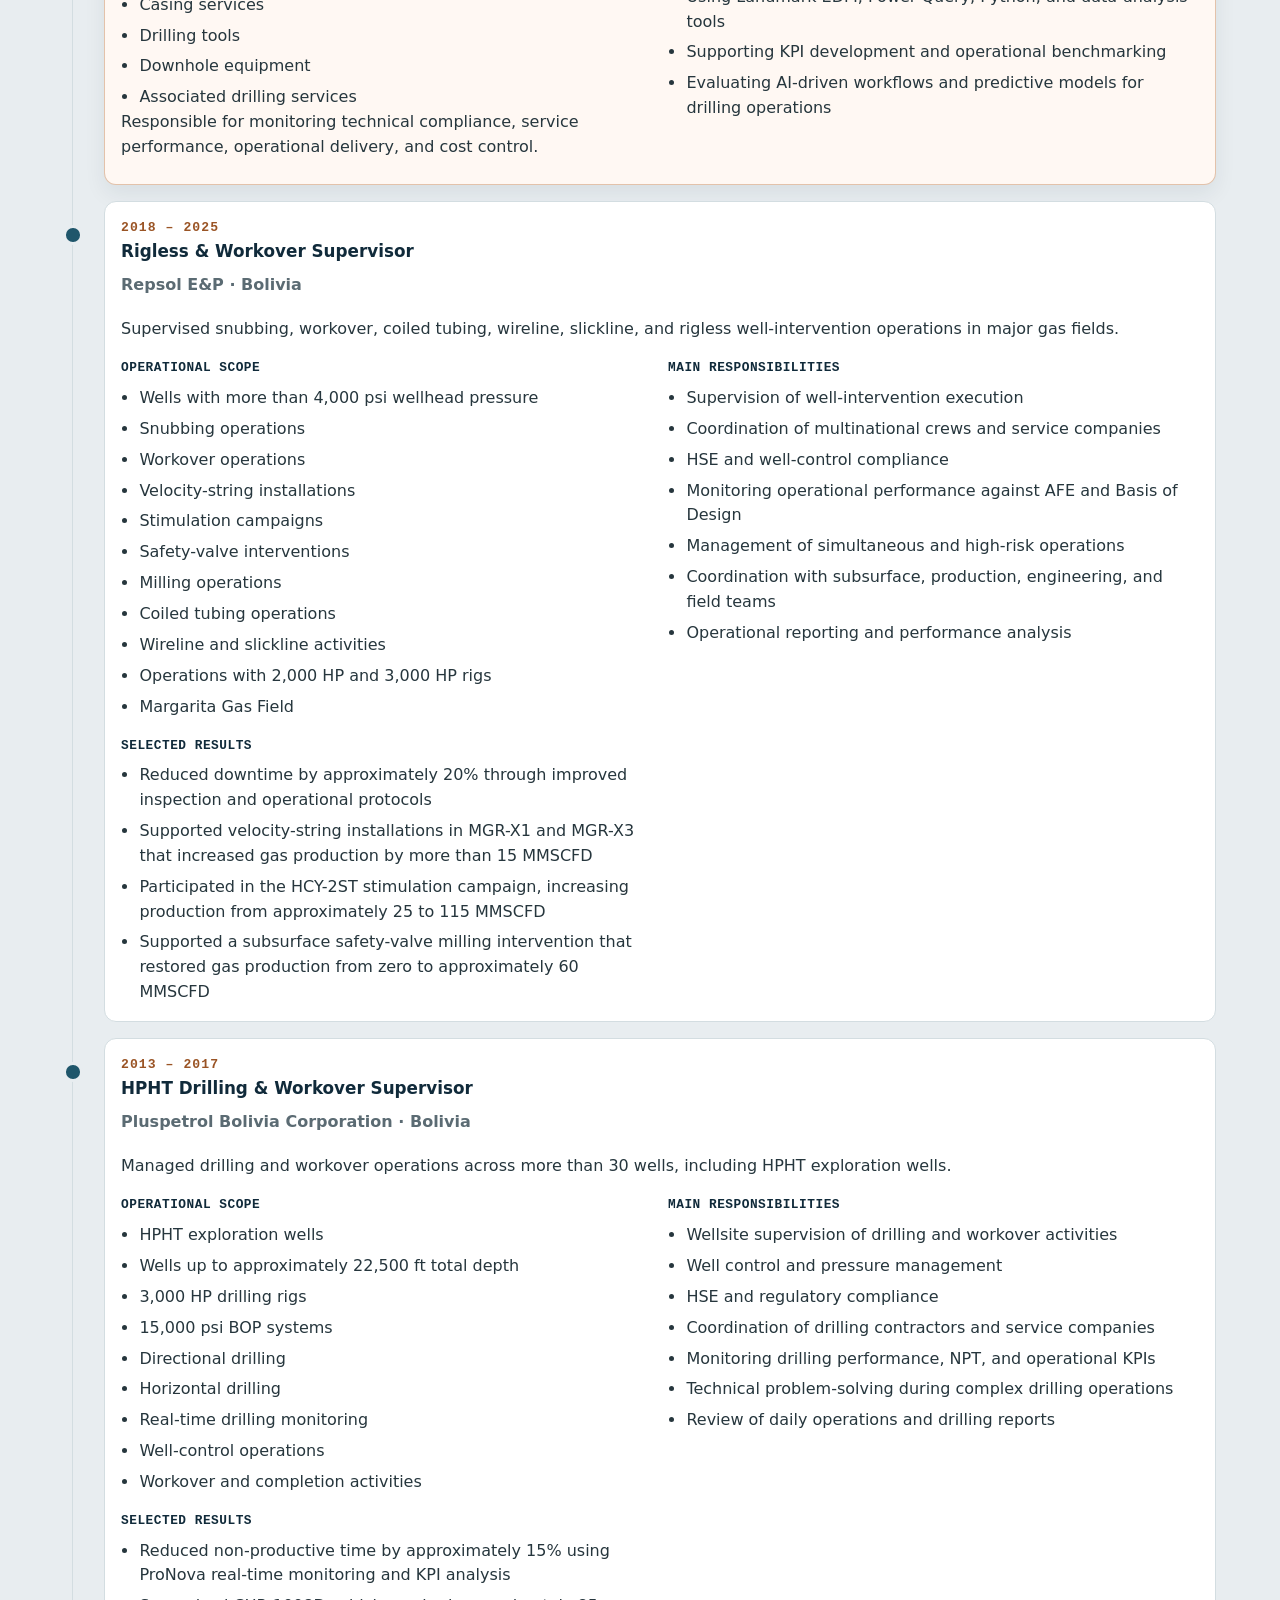
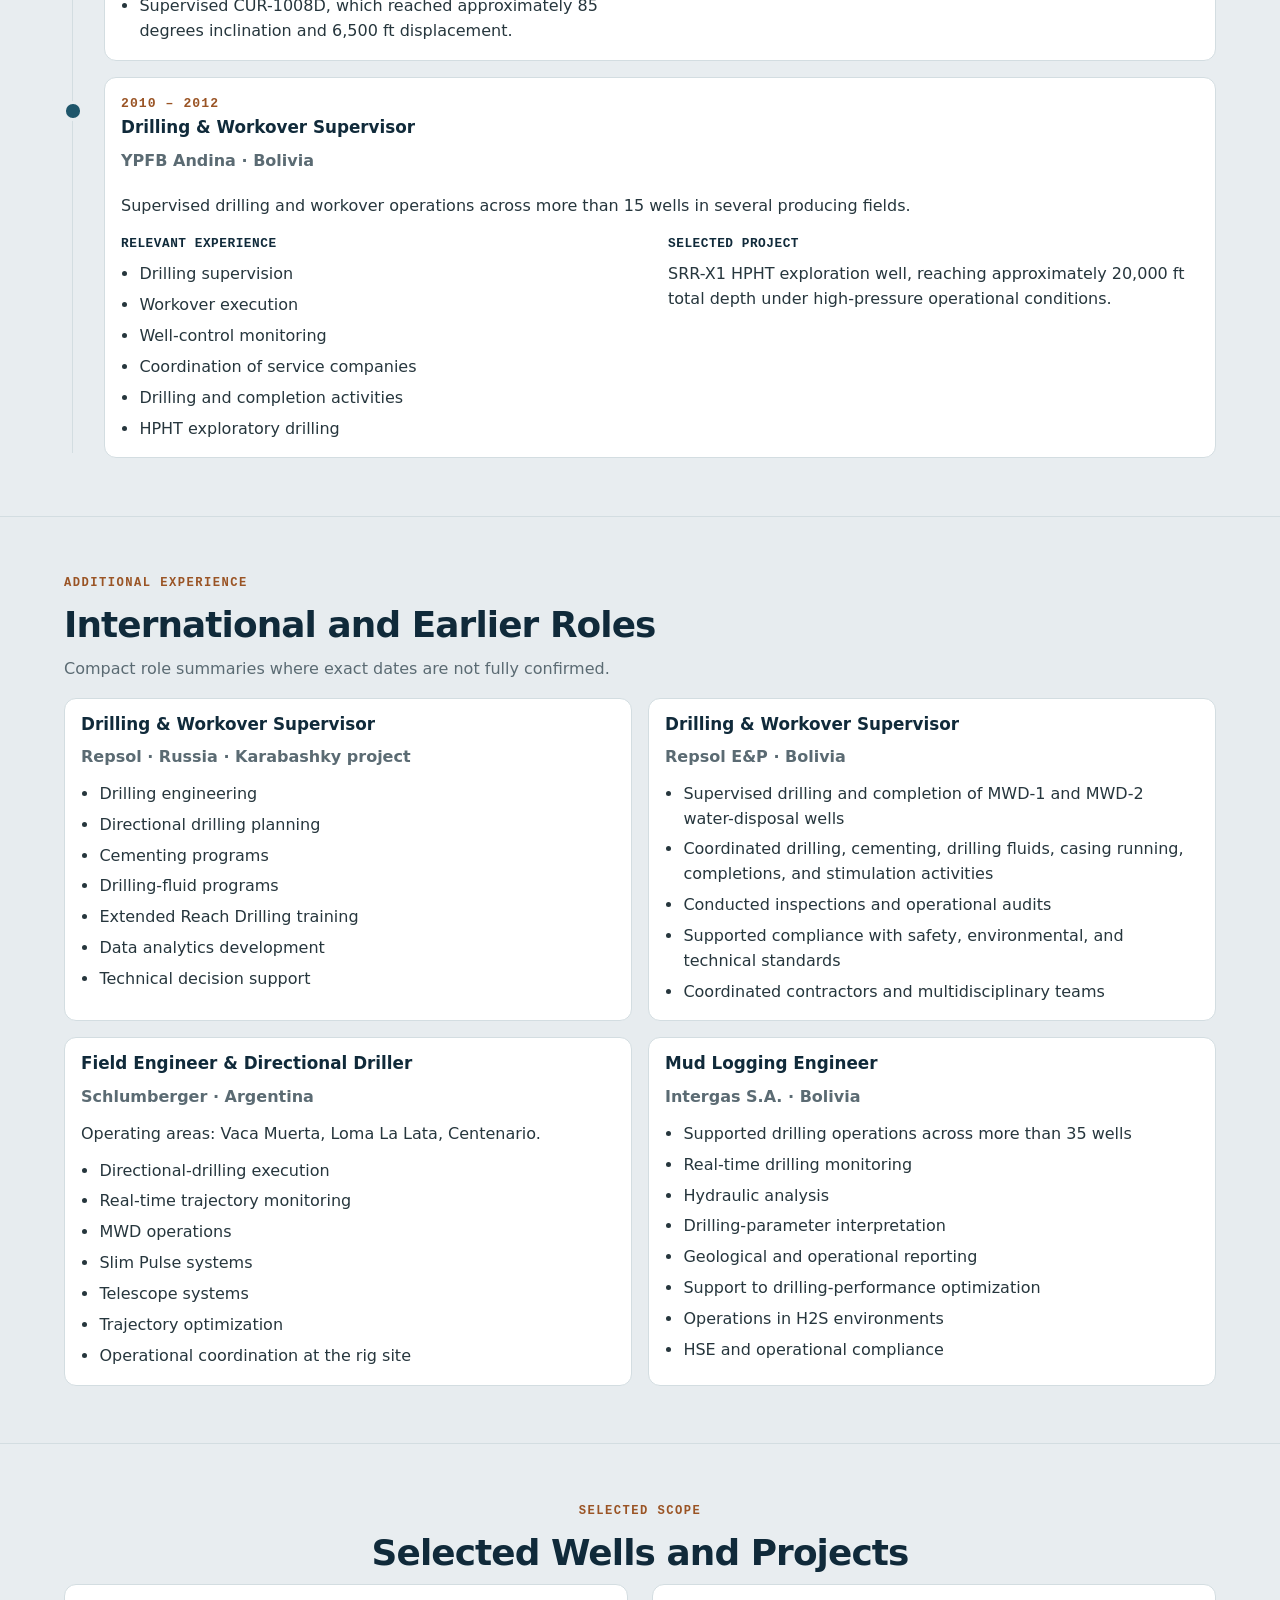
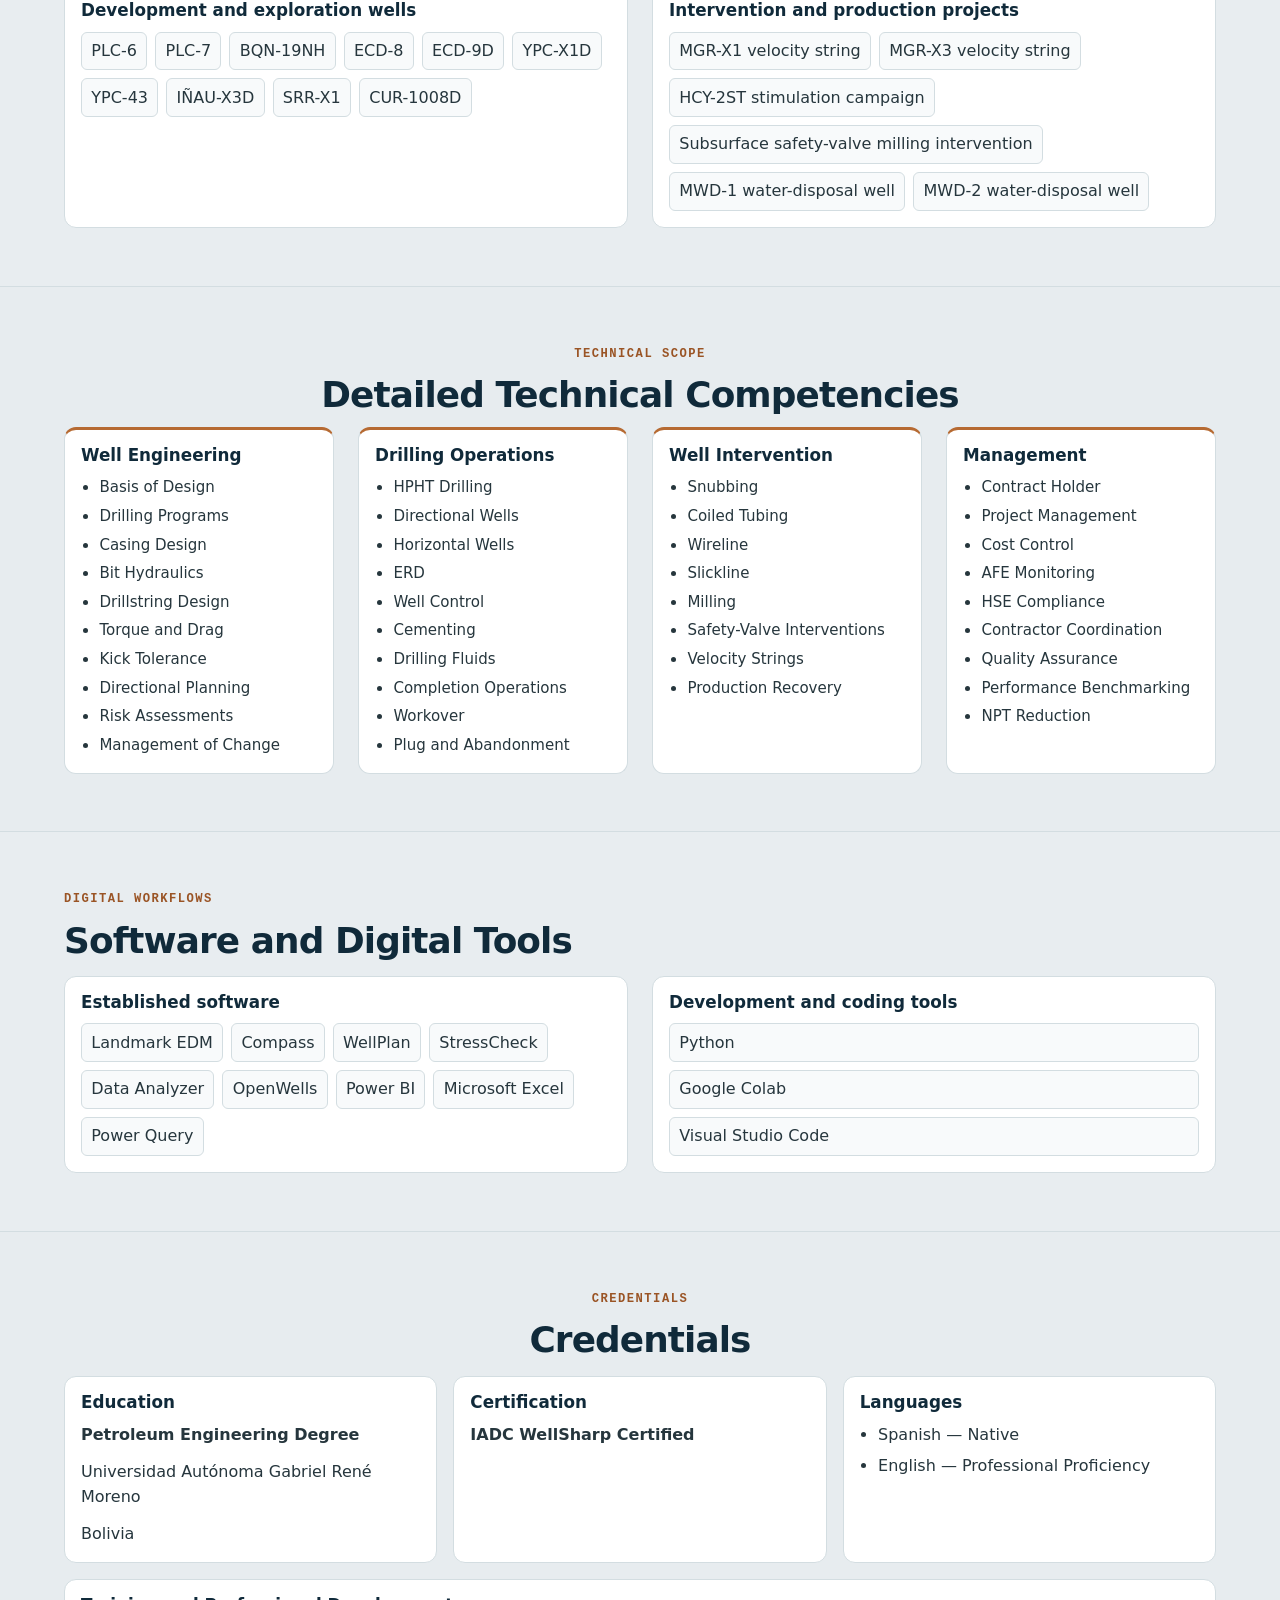
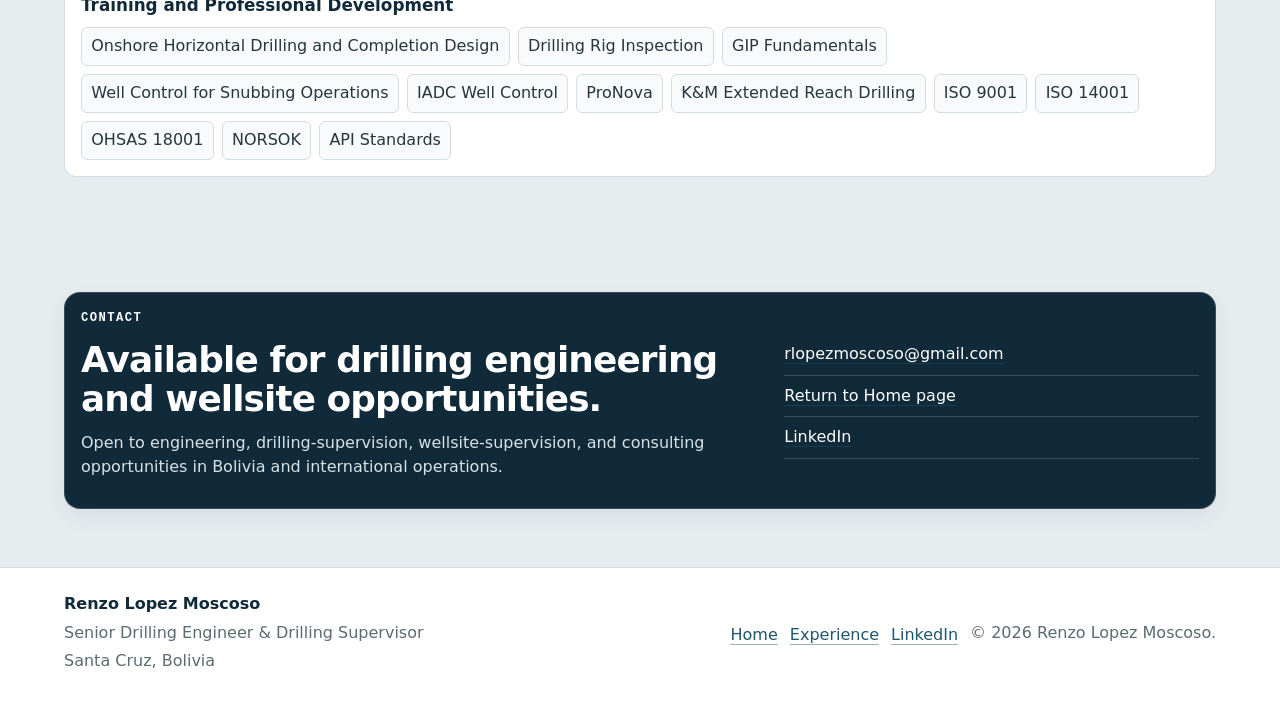
==== commit 866f0f05: "style: simplify header avatar navigation" ====
--- a/experience.html
+++ b/experience.html
@@ -12,9 +12,8 @@
 
   <header class="site-header">
     <div class="container header-layout">
-      <a class="site-brand" href="index.html" aria-label="Renzo Lopez Moscoso home">
-        <span class="brand-name">Renzo Lopez Moscoso</span>
-        <span class="brand-role">Senior Drilling Engineer</span>
+      <a class="site-avatar-link" href="index.html" aria-label="Go to Home">
+        <span class="site-avatar-placeholder" aria-hidden="true"></span>
       </a>
 
       <button class="nav-toggle" type="button" aria-expanded="false" aria-controls="primary-navigation">
@@ -28,7 +27,7 @@
         <ul class="nav-list">
           <li><a class="nav-link" href="index.html">Home</a></li>
           <li><a class="nav-link active" href="experience.html" aria-current="page">Experience</a></li>
-          <li><a class="nav-link" href="https://www.linkedin.com/in/renzo-lopez-426abb29/" target="_blank" rel="noopener noreferrer">LinkedIn</a></li>
+          <li><a class="nav-link nav-linkedin" href="https://www.linkedin.com/in/renzo-lopez-426abb29/" target="_blank" rel="noopener noreferrer"><svg aria-hidden="true" focusable="false" viewBox="0 0 24 24" width="18" height="18"><path fill="currentColor" d="M20.45 20.45h-3.56v-5.57c0-1.33-.02-3.04-1.85-3.04-1.85 0-2.14 1.45-2.14 2.94v5.67H9.34V9h3.42v1.56h.05c.48-.9 1.64-1.85 3.37-1.85 3.61 0 4.27 2.38 4.27 5.47v6.27ZM5.32 7.43a2.06 2.06 0 1 1 0-4.12 2.06 2.06 0 0 1 0 4.12Zm1.78 13.02H3.54V9H7.1v11.45ZM22.23 0H1.77C.79 0 0 .77 0 1.72v20.56C0 23.23.79 24 1.77 24h20.46c.98 0 1.77-.77 1.77-1.72V1.72C24 .77 23.21 0 22.23 0Z"/></svg><span>LinkedIn</span></a></li>
         </ul>
       </nav>
     </div>
--- a/css/styles.css
+++ b/css/styles.css
@@ -72,9 +72,6 @@
 .home-main .section {
   padding-block: clamp(2.25rem, 3.5vw, 3.75rem);
 }
-.home-main .hero-grid {
-  gap: var(--space-5);
-}
 .home-main .action-row {
   margin-top: var(--space-3);
 }
@@ -100,16 +97,6 @@
 }
 .home-main .profile-copy p {
   margin-bottom: 0;
-}
-.home-main .executive-metrics {
-  padding: clamp(1rem, 1.8vw, 1.4rem);
-  background: #f7f9fa;
-}
-.home-main .metrics-heading {
-  padding-bottom: var(--space-2);
-}
-.home-main .metrics-list div {
-  padding: 0.9rem;
 }
 .home-main .expertise-card,
 .home-main .tool-panel,
@@ -131,17 +118,39 @@
 .home-main .contact-section {
   padding-block: clamp(1.75rem, 3vw, 2.75rem);
 }
+.home-main .executive-scope-section {
+  padding-block: clamp(2.5rem, 4vw, 4rem);
+  border-bottom: 1px solid var(--color-border);
+  background: #f7f9fa;
+}
+.home-main .executive-scope-layout {
+  display: grid;
+  gap: var(--space-5);
+  align-items: start;
+}
+.home-main .executive-scope-heading {
+  max-width: 24rem;
+}
+.home-main .executive-scope-heading .eyebrow {
+  margin-bottom: 0.65rem;
+}
+.home-main .executive-scope-heading h2 {
+  font-size: clamp(2rem, 3vw, 3rem);
+  font-weight: 900;
+  line-height: 1.05;
+}
 
 .skip-link { position: absolute; left: var(--space-4); top: var(--space-4); z-index: 20; transform: translateY(-150%); padding: var(--space-2) var(--space-3); border-radius: var(--radius-sm); color: #fff; background: var(--color-navy); }
 .skip-link:focus { transform: translateY(0); }
 .visually-hidden { position: absolute; width: 1px; height: 1px; padding: 0; overflow: hidden; clip: rect(0, 0, 0, 0); white-space: nowrap; border: 0; }
-.site-header { position: sticky; top: 0; z-index: 10; border-bottom: 1px solid var(--color-border); background-color: rgba(255, 255, 255, 0.94); backdrop-filter: blur(12px); }
+.site-header { position: sticky; top: 0; z-index: 10; border-bottom: 1px solid var(--color-border); background-color: rgba(255, 255, 255, 0.94); -webkit-backdrop-filter: blur(12px); backdrop-filter: blur(12px); }
 .header-layout { display: flex; align-items: center; justify-content: space-between; min-height: 4.75rem; gap: var(--space-4); }
-.site-brand { display: grid; text-decoration: none; }
-.brand-name { color: var(--color-navy); font-weight: 800; letter-spacing: 0.01em; }
-.brand-role { max-height: 2rem; overflow: hidden; color: var(--color-muted); font-size: 0.86rem; opacity: 1; transform: translateY(0); transition: opacity 280ms cubic-bezier(0.22, 1, 0.36, 1), max-height 280ms cubic-bezier(0.22, 1, 0.36, 1), transform 280ms cubic-bezier(0.22, 1, 0.36, 1); }
+.site-avatar-link { display: inline-flex; flex: 0 0 auto; width: 2.75rem; aspect-ratio: 1; align-items: center; border-radius: 50%; text-decoration: none; transition: width 280ms cubic-bezier(0.22, 1, 0.36, 1); }
+.site-avatar-placeholder, .site-avatar-photo { display: block; width: 100%; height: 100%; border-radius: inherit; }
+.site-avatar-placeholder { border: 1px solid var(--color-border); background: linear-gradient(145deg, rgba(31, 86, 107, 0.26) 0%, rgba(232, 237, 240, 0.94) 62%, #fff 100%); transition: border-color 280ms cubic-bezier(0.22, 1, 0.36, 1); }
+.site-avatar-photo { object-fit: cover; object-position: center; }
 .scroll-progress { position: absolute; right: 0; bottom: 0; left: 0; height: 2px; overflow: hidden; pointer-events: none; }
-.scroll-progress-bar { display: block; width: 100%; height: 100%; background: var(--color-copper); transform: scaleX(0); transform-origin: left center; will-change: transform; }
+.scroll-progress-bar { display: block; width: 100%; height: 100%; background: var(--color-copper); backface-visibility: hidden; transform: scaleX(0); transform-origin: left center; will-change: transform; }
 .nav-toggle { display: inline-grid; gap: 0.28rem; padding: var(--space-2); border: 1px solid var(--color-border); border-radius: var(--radius-sm); color: var(--color-navy); background: var(--color-surface); cursor: pointer; }
 .nav-toggle-line { display: block; width: 1.35rem; height: 2px; background: currentColor; }
 .primary-nav { position: absolute; inset: 100% 1rem auto; display: none; padding: var(--space-4); border: 1px solid var(--color-border); border-radius: 0 0 var(--radius-md) var(--radius-md); background: var(--color-surface); box-shadow: var(--shadow-standard); }
@@ -150,7 +159,11 @@
 .nav-list li, .footer-links li { margin: 0; padding: 0; }
 .nav-list li { display: flex; align-items: center; }
 .footer-links { display: flex; flex-direction: column; gap: var(--space-3); padding: 0; margin: 0; list-style: none; }
-.nav-link { position: relative; display: inline-flex; min-height: 2.75rem; align-items: center; justify-content: center; margin: 0; padding: 0 var(--space-1); color: var(--color-petroleum); font-weight: 700; line-height: 1; text-decoration: none; }
+.nav-link { position: relative; display: inline-flex; min-height: 2.75rem; align-items: center; justify-content: center; margin: 0; padding: 0 var(--space-1); color: var(--color-petroleum); font-size: 1rem; font-weight: 800; line-height: 1; text-decoration: none; }
+.nav-list li:last-child .nav-link { padding-right: 0; }
+.nav-linkedin { gap: 0.35rem; color: #0A66C2; }
+.nav-linkedin:hover, .nav-linkedin:focus-visible { color: #0A66C2; }
+.nav-linkedin svg { display: block; flex: 0 0 auto; width: 1.05rem; height: 1.05rem; }
 .button { display: inline-flex; align-items: center; justify-content: center; min-height: 2.7rem; padding: 0.66rem 1rem; border: 1px solid var(--color-petroleum); border-radius: var(--radius-sm); color: #fff; background: var(--color-petroleum); font-weight: 800; text-decoration: none; }
 .button:hover { color: #fff; background: var(--color-navy); }
 .button-quiet { color: var(--color-petroleum); background: transparent; }
@@ -163,8 +176,10 @@
 .section-intro, .hero-support { color: var(--color-muted); }
 .eyebrow, .panel-kicker { color: var(--color-copper-text); font-family: var(--font-mono); font-size: 0.76rem; font-weight: 800; letter-spacing: 0.12em; text-transform: uppercase; }
 .lead { max-width: 47rem; color: var(--color-text); font-size: clamp(1.05rem, 1.8vw, 1.24rem); }
+.hero-copy { max-width: 54rem; }
+.hero-copy .lead { max-width: 42rem; }
 .hero { overflow: hidden; padding-block: clamp(3.25rem, 5vw, 4.75rem); background: linear-gradient(180deg, #fff 0%, var(--color-bg) 100%); }
-.hero-grid { display: grid; grid-template-areas: "copy" "profile" "metrics"; row-gap: var(--space-6); column-gap: var(--space-5); align-items: start; }
+.hero-grid { display: grid; grid-template-areas: "copy" "profile"; row-gap: var(--space-6); column-gap: var(--space-5); align-items: start; }
 .hero-copy { grid-area: copy; }
 .profile-card { grid-area: profile; overflow: hidden; border: 1px solid var(--color-border); border-radius: var(--radius-md); background: #fff; box-shadow: 0 0.55rem 1.25rem rgba(16, 42, 58, 0.06); font-family: var(--font-body); }
 .profile-photo-placeholder, .profile-photo { display: block; width: 100%; aspect-ratio: 4 / 5; border-bottom: 1px solid var(--color-border); background: linear-gradient(145deg, rgba(31, 86, 107, 0.18) 0%, rgba(232, 237, 240, 0.92) 58%, rgba(255, 255, 255, 0.96) 100%); }
@@ -180,19 +195,74 @@
 .profile-card-details dd { margin: 0; color: var(--color-navy); font-family: var(--font-body); font-size: 0.9rem; font-weight: 700; line-height: 1.4; }
 .profile-card-links { display: flex; flex-wrap: wrap; gap: 0.9rem; padding-top: var(--space-1); font-family: var(--font-body); }
 .profile-card-links a { font-size: 0.9rem; font-weight: 700; }
+
+.home-main .hero-typewriter {
+  position: relative;
+}
+.home-main .hero-typewriter-measure {
+  display: block;
+}
+.home-main .hero-typewriter-visible {
+  display: none;
+}
+.home-main .hero-typewriter.typewriter-ready .hero-typewriter-measure {
+  color: transparent;
+  user-select: none;
+}
+.home-main .hero-typewriter.typewriter-ready .hero-typewriter-visible {
+  position: absolute;
+  inset: 0 auto auto 0;
+  display: block;
+  width: 100%;
+  color: inherit;
+}
+.home-main .hero-typewriter.typing-active .hero-typewriter-cursor,
+.home-main .hero-typewriter.typing-complete .hero-typewriter-cursor {
+  display: inline-block;
+  width: 1px;
+  height: 1em;
+  margin-left: 0.08em;
+  vertical-align: -0.12em;
+  background: var(--color-petroleum);
+}
+.home-main .hero-typewriter.typing-active .hero-typewriter-cursor {
+  animation: hero-caret-blink 780ms steps(1, end) infinite;
+}
+.home-main .hero-typewriter.is-cursor-fading .hero-typewriter-cursor {
+  opacity: 0;
+  transition: opacity 220ms ease;
+}
+.home-main .hero-typewriter.is-cursor-hidden .hero-typewriter-cursor {
+  display: none;
+}
+.home-main .action-row.is-typewriter-pending .button {
+  opacity: 0;
+  transform: translateY(8px);
+}
+.home-main .action-row.is-typewriter-visible .button {
+  opacity: 1;
+  transform: translateY(0);
+  transition: opacity 480ms cubic-bezier(0.22, 1, 0.36, 1), transform 480ms cubic-bezier(0.22, 1, 0.36, 1);
+}
+.home-main .action-row.is-typewriter-visible .button:nth-child(2) {
+  transition-delay: 80ms;
+}
+@keyframes hero-caret-blink {
+  0%, 45% { opacity: 1; }
+  55%, 100% { opacity: 0; }
+}
+
 .hero-facts { display: grid; gap: var(--space-3); margin: var(--space-4) 0 0; }
 .hero-facts div { padding-left: var(--space-3); border-left: 3px solid var(--color-copper); }
 .hero-facts dt { color: var(--color-muted); font-family: var(--font-mono); font-size: 0.74rem; font-weight: 800; letter-spacing: 0.08em; text-transform: uppercase; }
 .hero-facts dd { margin: 0; color: var(--color-navy); font-weight: 800; }
 .action-row { display: flex; flex-wrap: wrap; gap: var(--space-3); margin-top: var(--space-4); }
-.executive-metrics { grid-area: metrics; padding: var(--space-4); border: 1px solid var(--color-border); border-radius: var(--radius-lg); background: var(--color-surface); box-shadow: var(--shadow-standard); }
-.metrics-heading { padding-bottom: var(--space-3); border-bottom: 1px solid var(--color-border); }
-.metrics-heading h2 { font-size: clamp(1.3rem, 1.8vw, 1.65rem); }
+.executive-metrics { padding: var(--space-4); border: 1px solid var(--color-border); border-radius: var(--radius-lg); background: var(--color-surface); box-shadow: var(--shadow-standard); }
 .metrics-list, .summary-stats { display: grid; gap: 0; margin: 0; }
 .metrics-list div { margin-top: 0; display: grid; gap: var(--space-1); padding: var(--space-3) 0; border-bottom: 1px solid var(--color-border); }
 .metrics-list div:last-child { border-bottom: 0; }
-.metrics-list dt { color: var(--color-copper); font-size: clamp(1.35rem, 2vw, 1.75rem); font-weight: 900; line-height: 1.05; }
-.metrics-list dd { max-width: 12rem; margin: 0; color: var(--color-muted); font-size: 0.94rem; line-height: 1.4; }
+.metrics-list dt { color: var(--color-copper); font-size: clamp(1.45rem, 2vw, 1.9rem); font-weight: 900; line-height: 1.02; }
+.metrics-list dd { max-width: 13.5rem; margin: 0; color: var(--color-muted); font-size: 0.94rem; line-height: 1.4; }
 .content-grid, .two-column-grid, .card-grid, .metric-grid { display: grid; gap: var(--space-5); }
 .profile-copy { max-width: 46rem; padding: var(--space-4) var(--space-5); border-left: 4px solid var(--color-copper); background: rgba(255, 255, 255, 0.62); }
 .profile-copy p { margin-bottom: var(--space-3); }
@@ -252,23 +322,24 @@
 
 
 /* Restrained Home motion */
-.site-header,
+.site-header {
+  transition: background-color 280ms cubic-bezier(0.22, 1, 0.36, 1), backdrop-filter 280ms cubic-bezier(0.22, 1, 0.36, 1), box-shadow 280ms cubic-bezier(0.22, 1, 0.36, 1), border-color 280ms cubic-bezier(0.22, 1, 0.36, 1);
+}
 .header-layout {
-  transition: min-height 280ms cubic-bezier(0.22, 1, 0.36, 1), background-color 280ms cubic-bezier(0.22, 1, 0.36, 1), backdrop-filter 280ms cubic-bezier(0.22, 1, 0.36, 1), box-shadow 280ms cubic-bezier(0.22, 1, 0.36, 1), border-color 280ms cubic-bezier(0.22, 1, 0.36, 1);
+  transition: min-height 280ms cubic-bezier(0.22, 1, 0.36, 1);
 }
 .site-header.is-scrolled {
   border-bottom-color: rgba(31, 86, 107, 0.3);
   background-color: rgba(255, 255, 255, 0.98);
+  -webkit-backdrop-filter: blur(14px);
   backdrop-filter: blur(14px);
   box-shadow: 0 0.45rem 1rem rgba(16, 42, 58, 0.08);
 }
 .site-header.is-scrolled .header-layout {
   min-height: 4rem;
 }
-.site-header.is-scrolled .brand-role {
-  max-height: 0;
-  opacity: 0;
-  transform: translateY(-4px);
+.site-header.is-scrolled .site-avatar-link {
+  width: 2.5rem;
 }
 .nav-link::after {
   content: "";
@@ -283,6 +354,9 @@
   transform-origin: left;
   transition: transform 200ms ease;
 }
+.nav-linkedin::after {
+  background: currentColor;
+}
 .nav-link:hover::after,
 .nav-link:focus-visible::after,
 .nav-link.active::after,
@@ -364,34 +438,33 @@
     aspect-ratio: 16 / 11;
   }
 }
+@media (min-width: 48rem) {
+  .site-avatar-link {
+    width: 2.875rem;
+  }
+}
 @media (min-width: 40rem) { .hero-facts { grid-template-columns: repeat(2, minmax(0, 1fr)); } .expertise-grid, .impact-grid { grid-template-columns: repeat(2, minmax(0, 1fr)); } .summary-stats { grid-template-columns: repeat(2, minmax(0, 1fr)); column-gap: var(--space-4); } .summary-stats div:last-child { grid-column: 1 / -1; border-bottom: 0; } }
-@media (min-width: 48rem) { .nav-toggle { display: none; } .primary-nav { position: static; display: block; padding: 0; border: 0; border-radius: 0; background: transparent; box-shadow: none; } .nav-list { flex-direction: row; align-items: center; gap: var(--space-5); } .footer-links { flex-direction: row; align-items: center; } .hero-grid { grid-template-areas: "profile copy" "metrics metrics"; grid-template-columns: minmax(14rem, 0.8fr) minmax(0, 1.2fr); align-items: start; } .two-column-grid { grid-template-columns: repeat(2, minmax(0, 1fr)); } .footer-layout { grid-template-columns: 1fr auto; align-items: center; } .copyright { grid-column: 1 / -1; } }
+@media (min-width: 48rem) { .nav-toggle { display: none; } .primary-nav { position: static; display: block; padding: 0; border: 0; border-radius: 0; background: transparent; box-shadow: none; } .nav-list { flex-direction: row; align-items: center; gap: clamp(1.75rem, 2.5vw, 2.75rem); } .footer-links { flex-direction: row; align-items: center; } .hero-grid { grid-template-areas: "profile copy"; grid-template-columns: minmax(14rem, 0.8fr) minmax(0, 1.2fr); align-items: start; } .two-column-grid { grid-template-columns: repeat(2, minmax(0, 1fr)); } .footer-layout { grid-template-columns: 1fr auto; align-items: center; } .copyright { grid-column: 1 / -1; } }
 @media (min-width: 56rem) { .content-grid { grid-template-columns: minmax(12rem, 0.7fr) minmax(0, 1.3fr); } .contact-card { grid-template-columns: minmax(0, 1.25fr) minmax(16rem, 0.75fr); align-items: center; } }
-@media (min-width: 64rem) { .metrics-list { grid-template-columns: repeat(2, minmax(0, 1fr)); } .metrics-list div { padding: var(--space-3); } .metrics-list div:nth-child(odd) { border-right: 1px solid var(--color-border); } .metrics-list div:nth-last-child(-n+2) { border-bottom: 0; } .role-columns { grid-template-columns: repeat(2, minmax(0, 1fr)); } .compact-role-grid { grid-template-columns: repeat(2, minmax(0, 1fr)); } .credential-grid { grid-template-columns: repeat(3, minmax(0, 1fr)); } .credential-card-wide { grid-column: 1 / -1; } .timeline { position: relative; padding-left: calc(var(--timeline-rail-x) + var(--space-6)); } .timeline::before { content: ""; position: absolute; left: var(--timeline-rail-x); top: 0.35rem; bottom: 0.35rem; width: 1px; background: var(--color-border); } .role-card::after { content: ""; position: absolute; left: calc(-2rem - 0.425rem - var(--timeline-marker-border)); top: 1.45rem; width: var(--timeline-marker-size); height: var(--timeline-marker-size); border: var(--timeline-marker-border) solid var(--color-surface-muted); border-radius: 50%; background: var(--color-petroleum); } .current-role::after { background: var(--color-copper); } .footer-layout { grid-template-columns: 1fr auto auto; } .copyright { grid-column: auto; } }
-@media (min-width: 72rem) { .hero-grid { grid-template-areas: "profile copy metrics"; grid-template-columns: minmax(15rem, 0.78fr) minmax(23rem, 1.3fr) minmax(21rem, 0.95fr); column-gap: clamp(1.5rem, 2.4vw, 2.75rem); row-gap: var(--space-6); align-items: start; } .hero-grid .executive-metrics { margin-left: clamp(0.25rem, 0.7vw, 0.75rem); } .expertise-grid, .impact-grid { grid-template-columns: repeat(4, minmax(0, 1fr)); } .toolkit-groups { grid-template-columns: repeat(3, minmax(0, 1fr)); } }
+@media (min-width: 64rem) { .executive-scope-layout { grid-template-columns: minmax(13rem, 0.55fr) minmax(0, 1.45fr); column-gap: clamp(2.5rem, 4vw, 5rem); } .metrics-list { grid-template-columns: repeat(2, minmax(0, 1fr)); } .metrics-list div { padding: var(--space-3); } .metrics-list div:nth-child(odd) { border-right: 1px solid var(--color-border); } .metrics-list div:nth-last-child(-n+2) { border-bottom: 0; } .role-columns { grid-template-columns: repeat(2, minmax(0, 1fr)); } .compact-role-grid { grid-template-columns: repeat(2, minmax(0, 1fr)); } .credential-grid { grid-template-columns: repeat(3, minmax(0, 1fr)); } .credential-card-wide { grid-column: 1 / -1; } .timeline { position: relative; padding-left: calc(var(--timeline-rail-x) + var(--space-6)); } .timeline::before { content: ""; position: absolute; left: var(--timeline-rail-x); top: 0.35rem; bottom: 0.35rem; width: 1px; background: var(--color-border); } .role-card::after { content: ""; position: absolute; left: calc(-2rem - 0.425rem - var(--timeline-marker-border)); top: 1.45rem; width: var(--timeline-marker-size); height: var(--timeline-marker-size); border: var(--timeline-marker-border) solid var(--color-surface-muted); border-radius: 50%; background: var(--color-petroleum); } .current-role::after { background: var(--color-copper); } .footer-layout { grid-template-columns: 1fr auto auto; } .copyright { grid-column: auto; } }
+@media (min-width: 72rem) { .hero-grid { grid-template-areas: "profile copy"; grid-template-columns: minmax(15rem, 0.72fr) minmax(0, 1.65fr); column-gap: clamp(2rem, 3.5vw, 4.5rem); row-gap: var(--space-6); align-items: start; } .home-main .hero-copy h1 { max-width: 12.5ch; margin-bottom: 1rem; font-size: clamp(3.25rem, 5.3vw, 5.4rem); line-height: 1; } .expertise-grid, .impact-grid { grid-template-columns: repeat(4, minmax(0, 1fr)); } .toolkit-groups { grid-template-columns: repeat(3, minmax(0, 1fr)); } }
 
 /* Home hero operational scale timeline */
 .home-main .executive-metrics {
-  padding: clamp(0.35rem, 1vw, 0.75rem) 0;
+  padding: 0;
   border: 0;
   border-radius: 0;
   background: transparent;
   box-shadow: none;
 }
-.home-main .metrics-heading {
-  width: 100%;
-  max-width: none;
-  margin-left: 0;
-  padding-left: 0;
-  padding-bottom: var(--space-3);
-  border-bottom: 0;
-  text-align: left;
+.home-main .hero-copy .action-row {
+  margin-top: 1rem;
 }
 .home-main .metrics-list {
   position: relative;
   display: grid;
   gap: var(--space-4);
-  margin-top: var(--space-2);
+  margin-top: 0;
   padding: var(--space-2) 0 var(--space-2) 1.6rem;
 }
 .home-main .metrics-list::before {
@@ -436,10 +509,6 @@
 .home-main.motion-ready .metrics-list[data-hero-entrance="metrics-line"].is-visible::before {
   transform: scaleY(1);
 }
-.home-main.motion-ready [data-hero-entrance="metrics-heading"] {
-  transform: translateY(10px);
-  transition-duration: 560ms;
-}
 .home-main.motion-ready [data-hero-entrance="metric"] {
   transform: translateX(-10px);
   transition-duration: 560ms;
@@ -559,4 +628,4 @@
   .home-main.motion-ready .executive-metrics [data-metric-sequence="right-3"] { --metric-sequence-delay: 2700ms; }
 }
 
-@media (prefers-reduced-motion: reduce) { *, *::before, *::after { scroll-behavior: auto; transition-duration: 0.01ms; animation-duration: 0.01ms; animation-iteration-count: 1; } .brand-role { transition: none; } .home-main [data-hero-entrance], .home-main [data-reveal] { opacity: 1; transform: none; transition: none; } .button:hover, .home-main .expertise-card:hover, .home-main .tool-panel:hover, .home-main .framework-card:hover, .home-main .achievement-list li:hover, .home-main .metrics-list div:hover::before { transform: none; } .home-main .metrics-list::before { transform: none; transition: none; } .home-main .executive-metrics [data-metric-sequence] { opacity: 1; transform: none; transition: none; } .site-header.is-scrolled .header-layout { min-height: 4rem; } }
+@media (prefers-reduced-motion: reduce) { *, *::before, *::after { scroll-behavior: auto; transition-duration: 0.01ms; animation-duration: 0.01ms; animation-iteration-count: 1; } .home-main .hero-typewriter-cursor { display: none; animation: none; } .home-main .action-row.is-typewriter-pending .button { opacity: 1; transform: none; } .home-main [data-hero-entrance], .home-main [data-reveal] { opacity: 1; transform: none; transition: none; } .button:hover, .home-main .expertise-card:hover, .home-main .tool-panel:hover, .home-main .framework-card:hover, .home-main .achievement-list li:hover, .home-main .metrics-list div:hover::before { transform: none; } .home-main .metrics-list::before { transform: none; transition: none; } .home-main .executive-metrics [data-metric-sequence] { opacity: 1; transform: none; transition: none; } .site-header.is-scrolled .header-layout { min-height: 4rem; } }
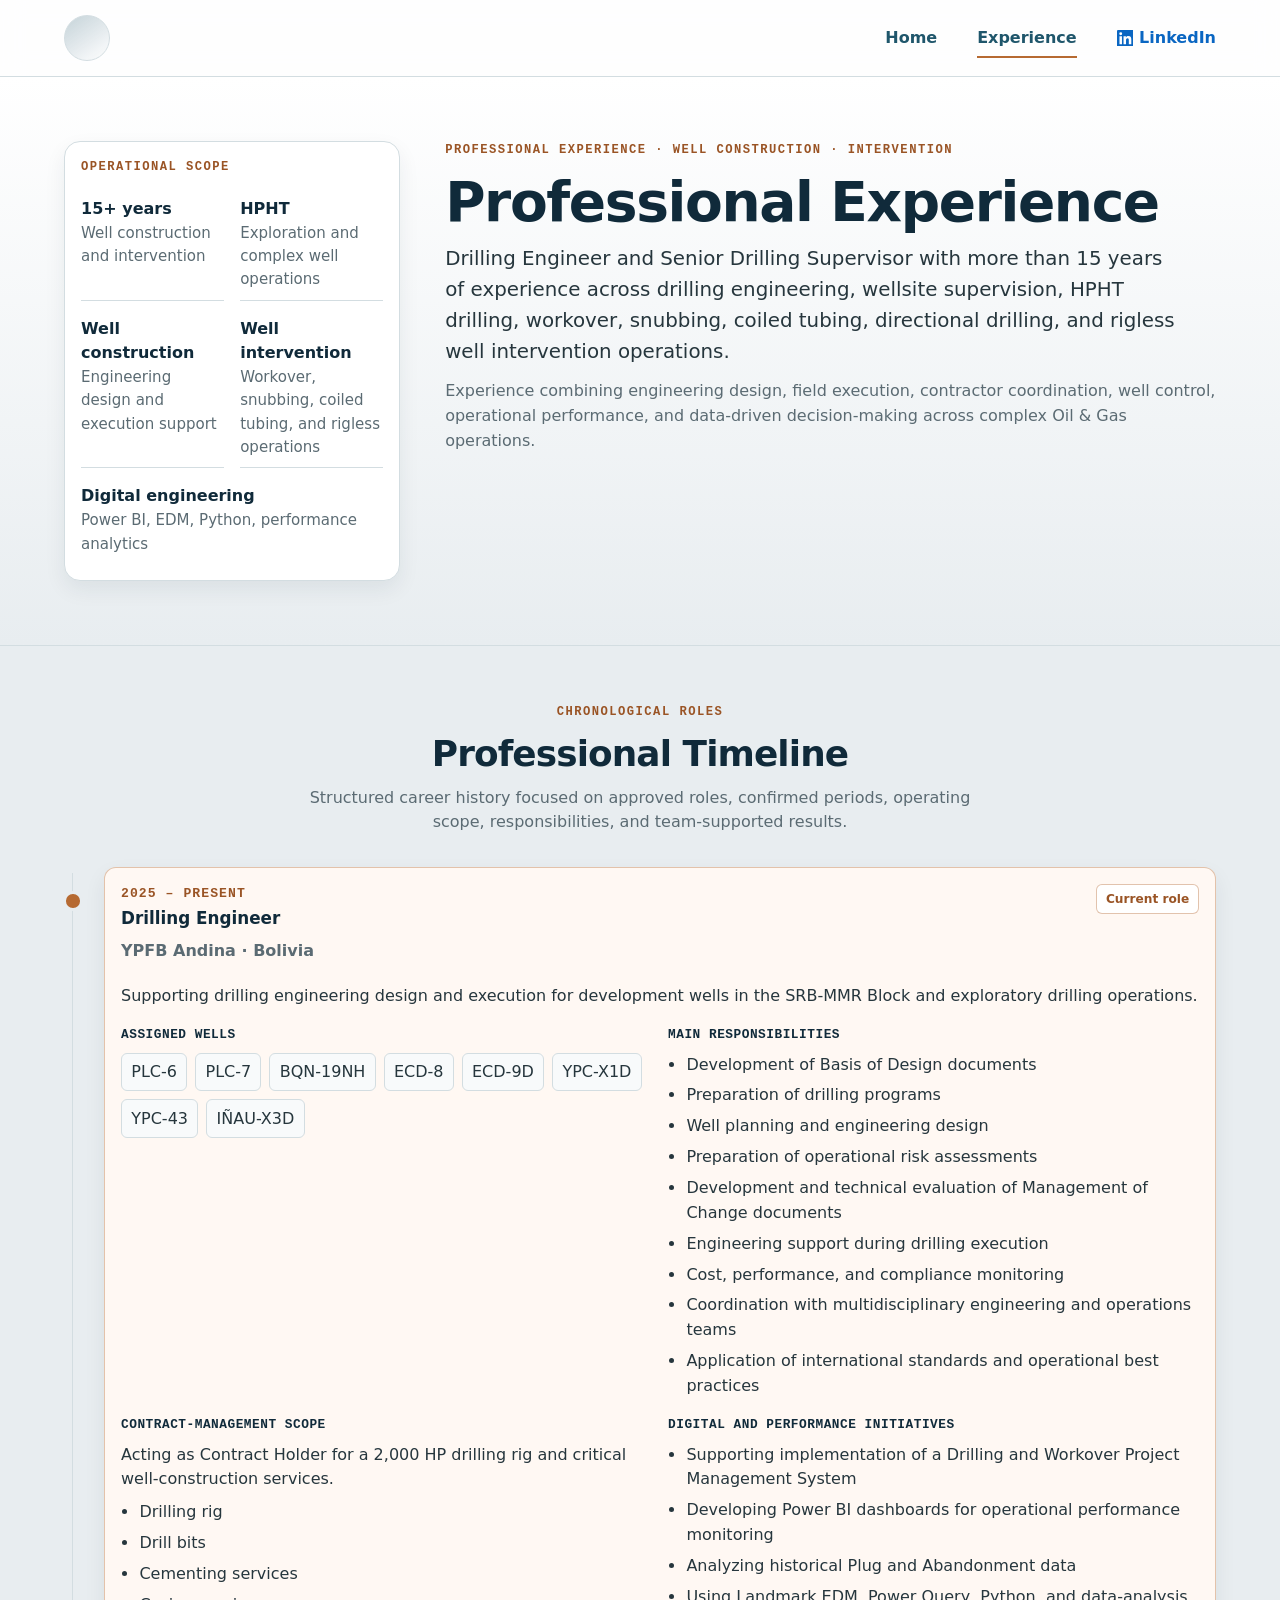
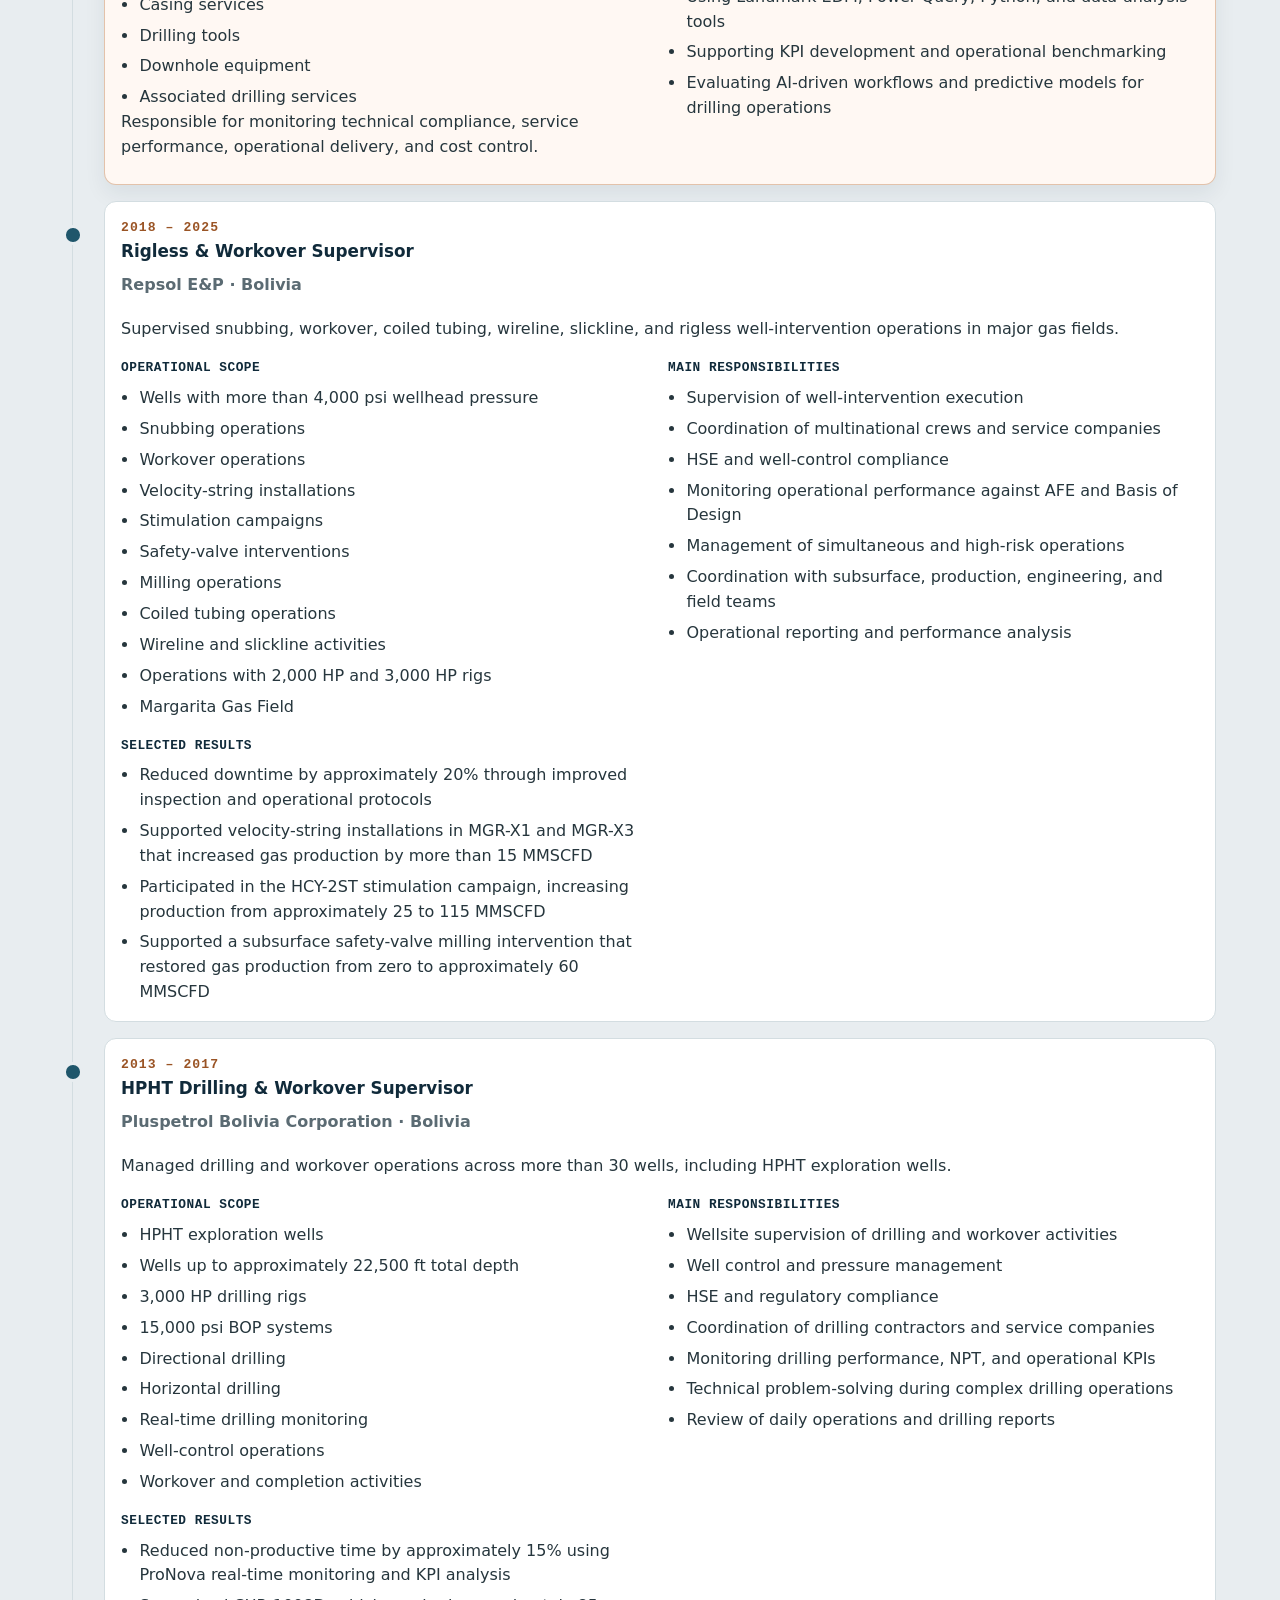
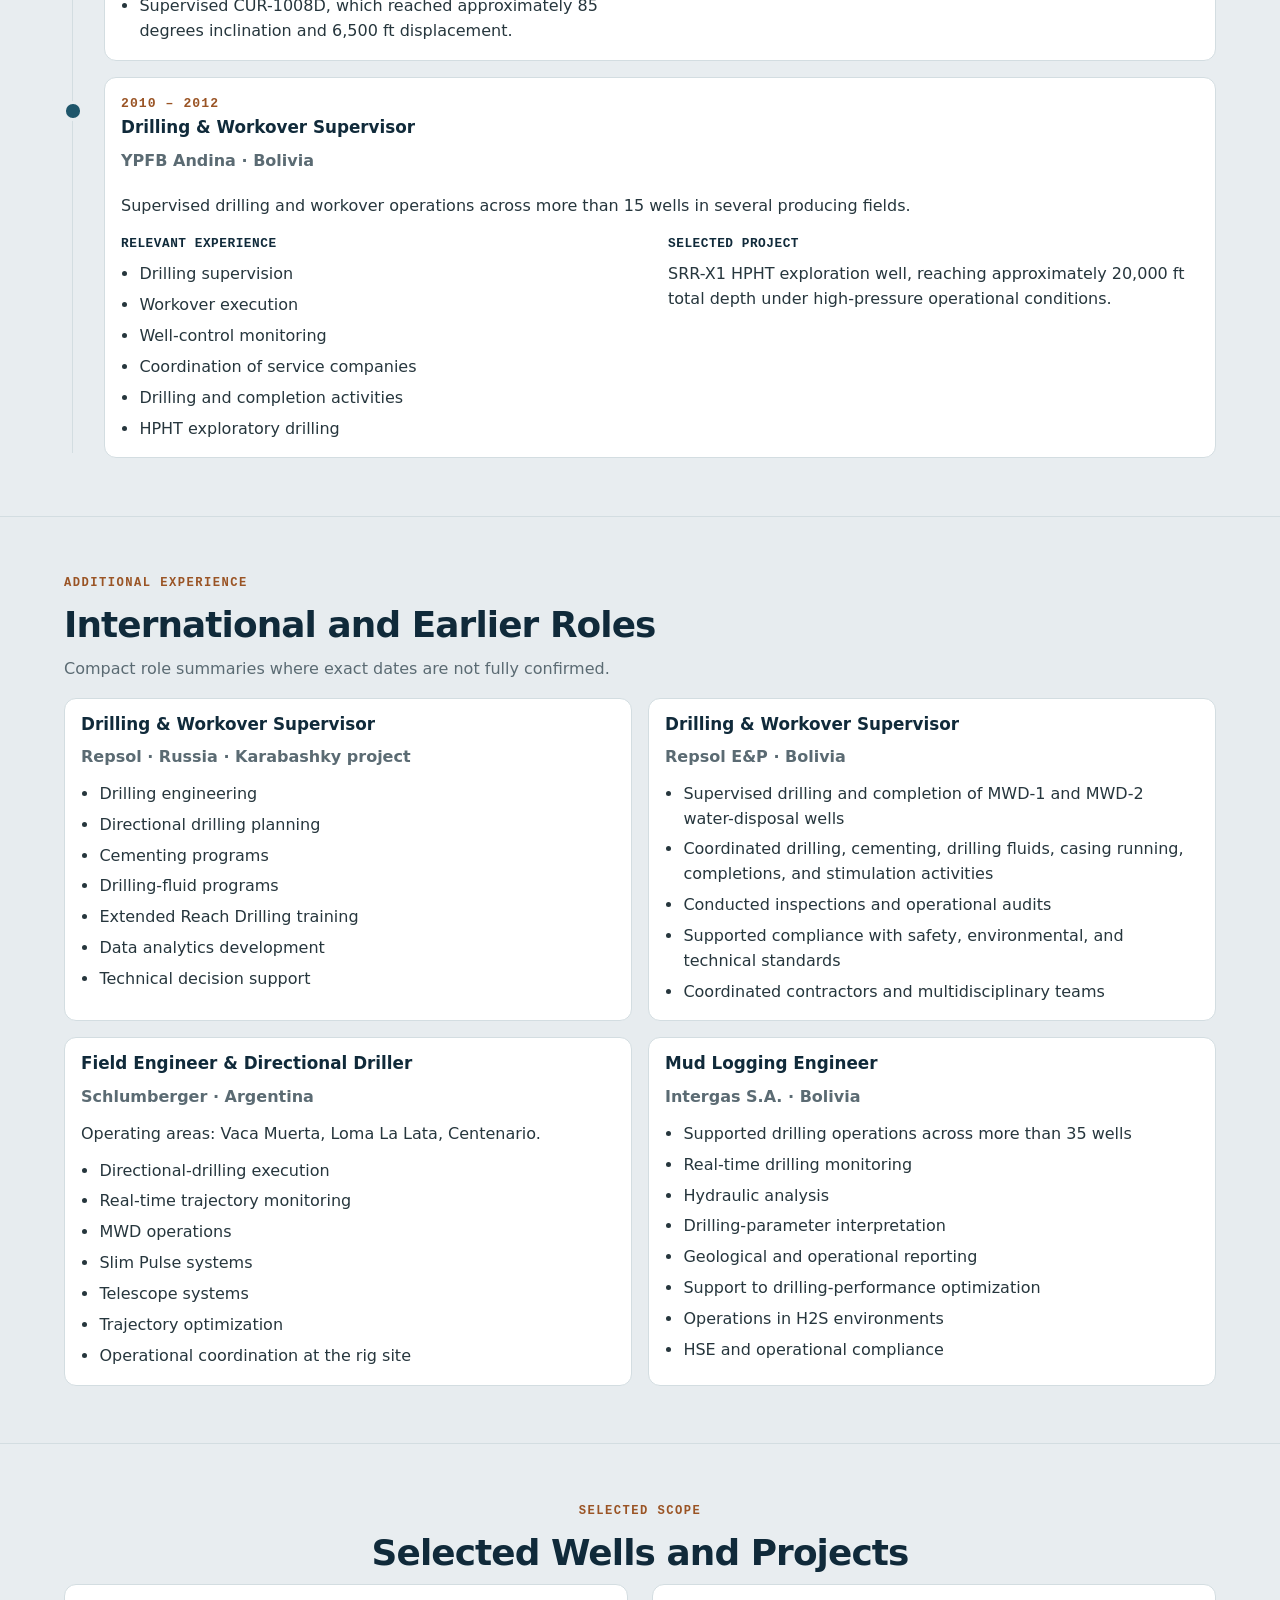
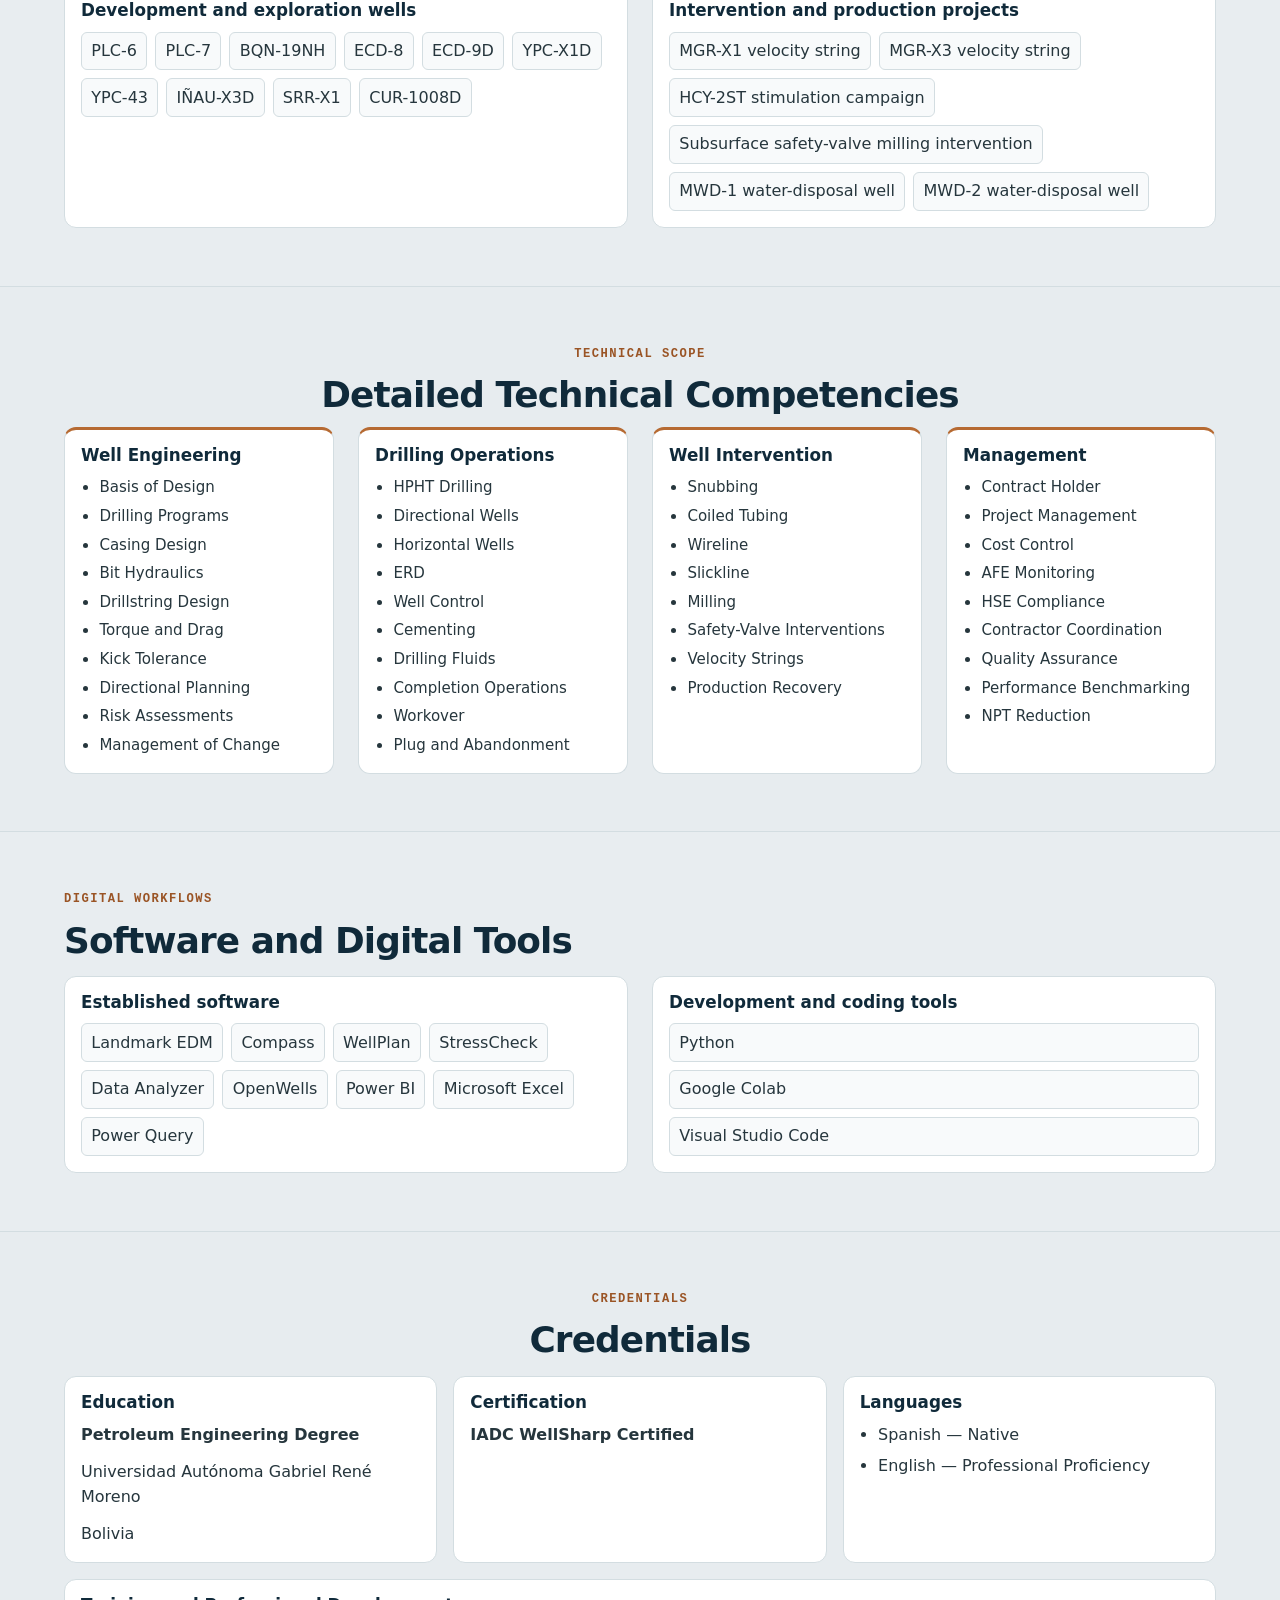
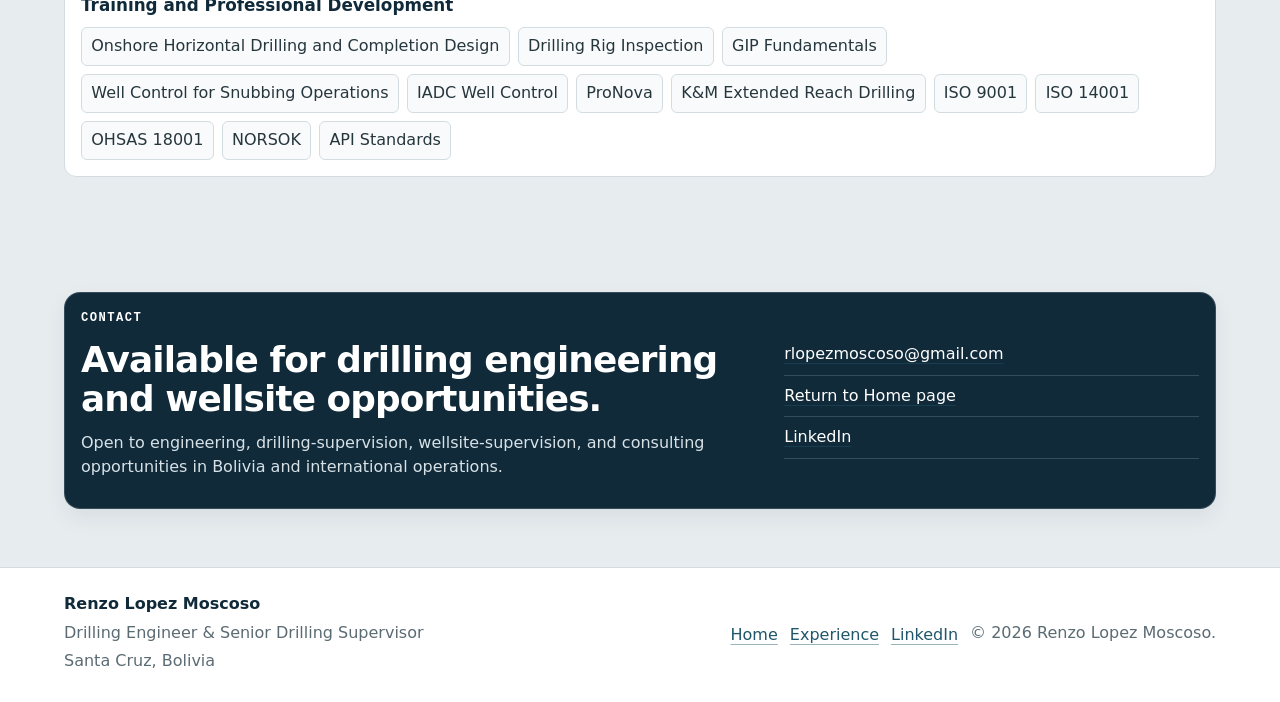
==== commit ee20ae60: "fix: refine titles and hero introduction" ====
--- a/experience.html
+++ b/experience.html
@@ -3,8 +3,8 @@
 <head>
   <meta charset="UTF-8">
   <meta name="viewport" content="width=device-width, initial-scale=1.0">
-  <meta name="description" content="Professional experience of Renzo Lopez Moscoso in drilling engineering, HPHT drilling, workover, snubbing, rigless operations, directional drilling, contract management, and drilling data analytics.">
-  <title>Renzo Lopez Moscoso | Professional Experience</title>
+  <meta name="description" content="Professional experience of Renzo Lopez Moscoso as a Drilling Engineer and Senior Drilling Supervisor across drilling engineering, HPHT drilling, workover, snubbing, rigless operations, directional drilling, contract management, and drilling data analytics.">
+  <title>Professional Experience | Renzo Lopez Moscoso</title>
   <link rel="stylesheet" href="css/styles.css">
 </head>
 <body>
@@ -42,7 +42,7 @@
         <div class="hero-copy">
           <p class="eyebrow">Professional Experience · Well Construction · Intervention</p>
           <h1 id="experience-title">Professional Experience</h1>
-          <p class="lead">More than 15 years of experience across drilling engineering, wellsite supervision, HPHT drilling, workover, snubbing, coiled tubing, directional drilling, and rigless well intervention operations.</p>
+          <p class="lead">Drilling Engineer and Senior Drilling Supervisor with more than 15 years of experience across drilling engineering, wellsite supervision, HPHT drilling, workover, snubbing, coiled tubing, directional drilling, and rigless well intervention operations.</p>
           <p class="hero-support">Experience combining engineering design, field execution, contractor coordination, well control, operational performance, and data-driven decision-making across complex Oil &amp; Gas operations.</p>
         </div>
 
@@ -576,7 +576,7 @@
     <div class="container footer-layout">
       <div>
         <p class="footer-name">Renzo Lopez Moscoso</p>
-        <p>Senior Drilling Engineer &amp; Drilling Supervisor</p>
+        <p>Drilling Engineer &amp; Senior Drilling Supervisor</p>
         <p>Santa Cruz, Bolivia</p>
       </div>
       <nav aria-label="Footer navigation">
--- a/css/styles.css
+++ b/css/styles.css
@@ -146,6 +146,7 @@
 .site-header { position: sticky; top: 0; z-index: 10; border-bottom: 1px solid var(--color-border); background-color: rgba(255, 255, 255, 0.94); -webkit-backdrop-filter: blur(12px); backdrop-filter: blur(12px); }
 .header-layout { display: flex; align-items: center; justify-content: space-between; min-height: 4.75rem; gap: var(--space-4); }
 .site-avatar-link { display: inline-flex; flex: 0 0 auto; width: 2.75rem; aspect-ratio: 1; align-items: center; border-radius: 50%; text-decoration: none; transition: width 280ms cubic-bezier(0.22, 1, 0.36, 1); }
+.site-avatar-link:focus-visible { outline: 3px solid var(--color-copper); outline-offset: 3px; }
 .site-avatar-placeholder, .site-avatar-photo { display: block; width: 100%; height: 100%; border-radius: inherit; }
 .site-avatar-placeholder { border: 1px solid var(--color-border); background: linear-gradient(145deg, rgba(31, 86, 107, 0.26) 0%, rgba(232, 237, 240, 0.94) 62%, #fff 100%); transition: border-color 280ms cubic-bezier(0.22, 1, 0.36, 1); }
 .site-avatar-photo { object-fit: cover; object-position: center; }
@@ -177,7 +178,7 @@
 .eyebrow, .panel-kicker { color: var(--color-copper-text); font-family: var(--font-mono); font-size: 0.76rem; font-weight: 800; letter-spacing: 0.12em; text-transform: uppercase; }
 .lead { max-width: 47rem; color: var(--color-text); font-size: clamp(1.05rem, 1.8vw, 1.24rem); }
 .hero-copy { max-width: 54rem; }
-.hero-copy .lead { max-width: 42rem; }
+.hero-copy .lead { max-width: 46rem; }
 .hero { overflow: hidden; padding-block: clamp(3.25rem, 5vw, 4.75rem); background: linear-gradient(180deg, #fff 0%, var(--color-bg) 100%); }
 .hero-grid { display: grid; grid-template-areas: "copy" "profile"; row-gap: var(--space-6); column-gap: var(--space-5); align-items: start; }
 .hero-copy { grid-area: copy; }
@@ -447,7 +448,7 @@
 @media (min-width: 48rem) { .nav-toggle { display: none; } .primary-nav { position: static; display: block; padding: 0; border: 0; border-radius: 0; background: transparent; box-shadow: none; } .nav-list { flex-direction: row; align-items: center; gap: clamp(1.75rem, 2.5vw, 2.75rem); } .footer-links { flex-direction: row; align-items: center; } .hero-grid { grid-template-areas: "profile copy"; grid-template-columns: minmax(14rem, 0.8fr) minmax(0, 1.2fr); align-items: start; } .two-column-grid { grid-template-columns: repeat(2, minmax(0, 1fr)); } .footer-layout { grid-template-columns: 1fr auto; align-items: center; } .copyright { grid-column: 1 / -1; } }
 @media (min-width: 56rem) { .content-grid { grid-template-columns: minmax(12rem, 0.7fr) minmax(0, 1.3fr); } .contact-card { grid-template-columns: minmax(0, 1.25fr) minmax(16rem, 0.75fr); align-items: center; } }
 @media (min-width: 64rem) { .executive-scope-layout { grid-template-columns: minmax(13rem, 0.55fr) minmax(0, 1.45fr); column-gap: clamp(2.5rem, 4vw, 5rem); } .metrics-list { grid-template-columns: repeat(2, minmax(0, 1fr)); } .metrics-list div { padding: var(--space-3); } .metrics-list div:nth-child(odd) { border-right: 1px solid var(--color-border); } .metrics-list div:nth-last-child(-n+2) { border-bottom: 0; } .role-columns { grid-template-columns: repeat(2, minmax(0, 1fr)); } .compact-role-grid { grid-template-columns: repeat(2, minmax(0, 1fr)); } .credential-grid { grid-template-columns: repeat(3, minmax(0, 1fr)); } .credential-card-wide { grid-column: 1 / -1; } .timeline { position: relative; padding-left: calc(var(--timeline-rail-x) + var(--space-6)); } .timeline::before { content: ""; position: absolute; left: var(--timeline-rail-x); top: 0.35rem; bottom: 0.35rem; width: 1px; background: var(--color-border); } .role-card::after { content: ""; position: absolute; left: calc(-2rem - 0.425rem - var(--timeline-marker-border)); top: 1.45rem; width: var(--timeline-marker-size); height: var(--timeline-marker-size); border: var(--timeline-marker-border) solid var(--color-surface-muted); border-radius: 50%; background: var(--color-petroleum); } .current-role::after { background: var(--color-copper); } .footer-layout { grid-template-columns: 1fr auto auto; } .copyright { grid-column: auto; } }
-@media (min-width: 72rem) { .hero-grid { grid-template-areas: "profile copy"; grid-template-columns: minmax(15rem, 0.72fr) minmax(0, 1.65fr); column-gap: clamp(2rem, 3.5vw, 4.5rem); row-gap: var(--space-6); align-items: start; } .home-main .hero-copy h1 { max-width: 12.5ch; margin-bottom: 1rem; font-size: clamp(3.25rem, 5.3vw, 5.4rem); line-height: 1; } .expertise-grid, .impact-grid { grid-template-columns: repeat(4, minmax(0, 1fr)); } .toolkit-groups { grid-template-columns: repeat(3, minmax(0, 1fr)); } }
+@media (min-width: 72rem) { .hero-grid { grid-template-areas: "profile copy"; grid-template-columns: minmax(15rem, 0.72fr) minmax(0, 1.65fr); column-gap: clamp(2rem, 3.5vw, 4.5rem); row-gap: var(--space-6); align-items: start; } .home-main .hero-copy h1 { max-width: none; margin-bottom: 1rem; font-size: clamp(3rem, 4.4vw, 4.6rem); line-height: 0.98; } .expertise-grid, .impact-grid { grid-template-columns: repeat(4, minmax(0, 1fr)); } .toolkit-groups { grid-template-columns: repeat(3, minmax(0, 1fr)); } }
 
 /* Home hero operational scale timeline */
 .home-main .executive-metrics {
